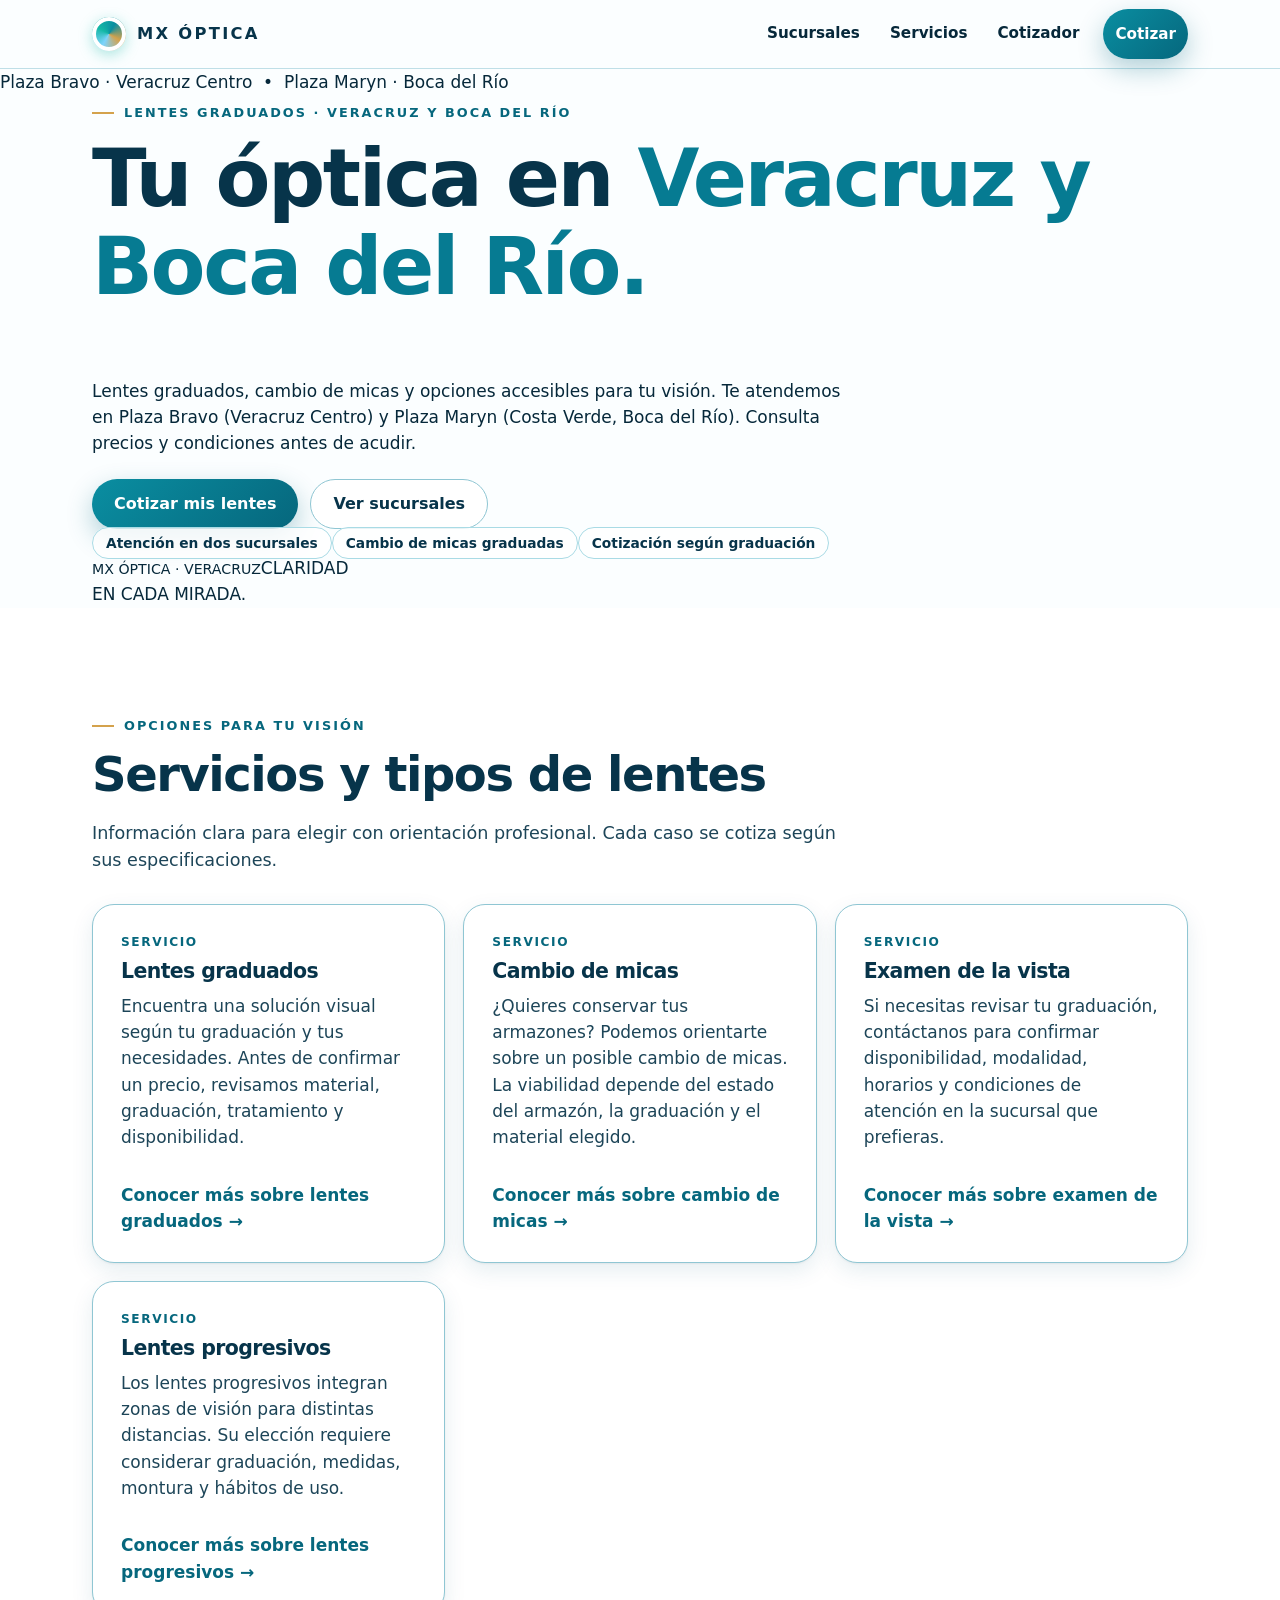
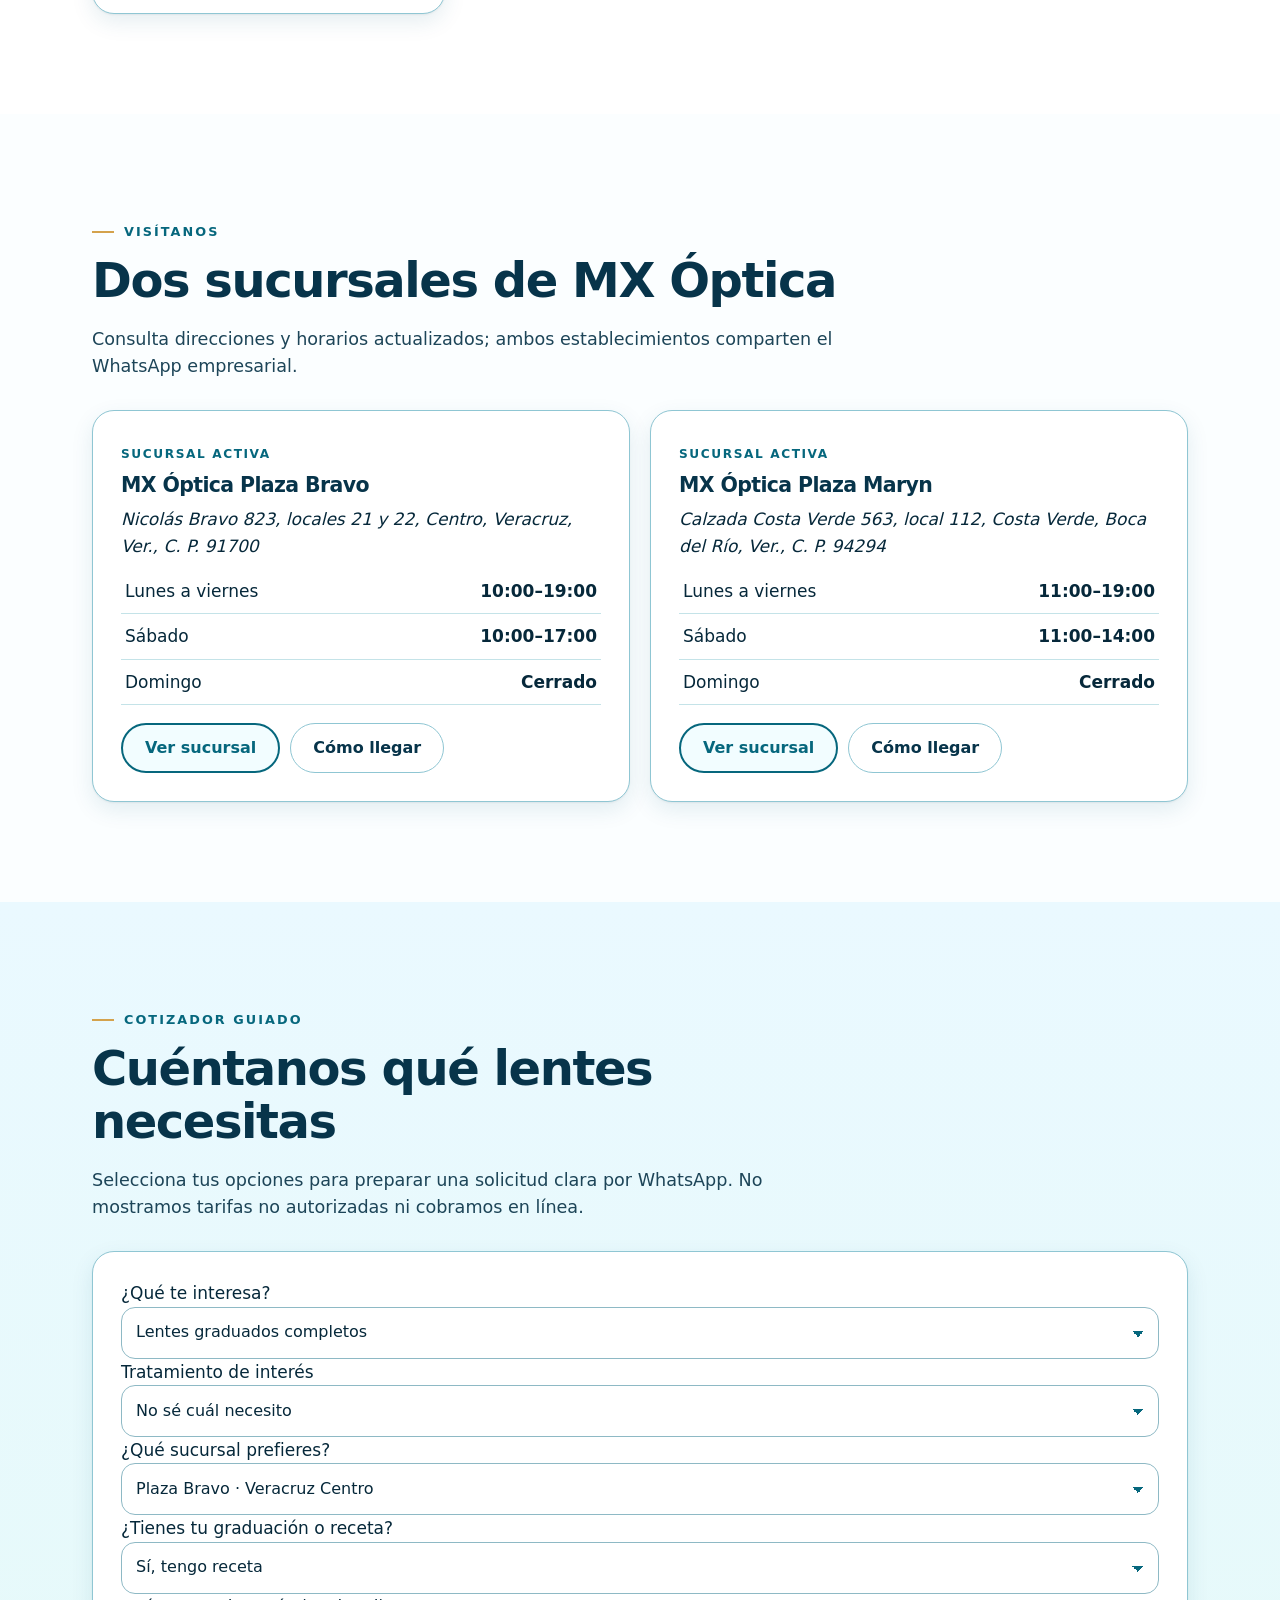
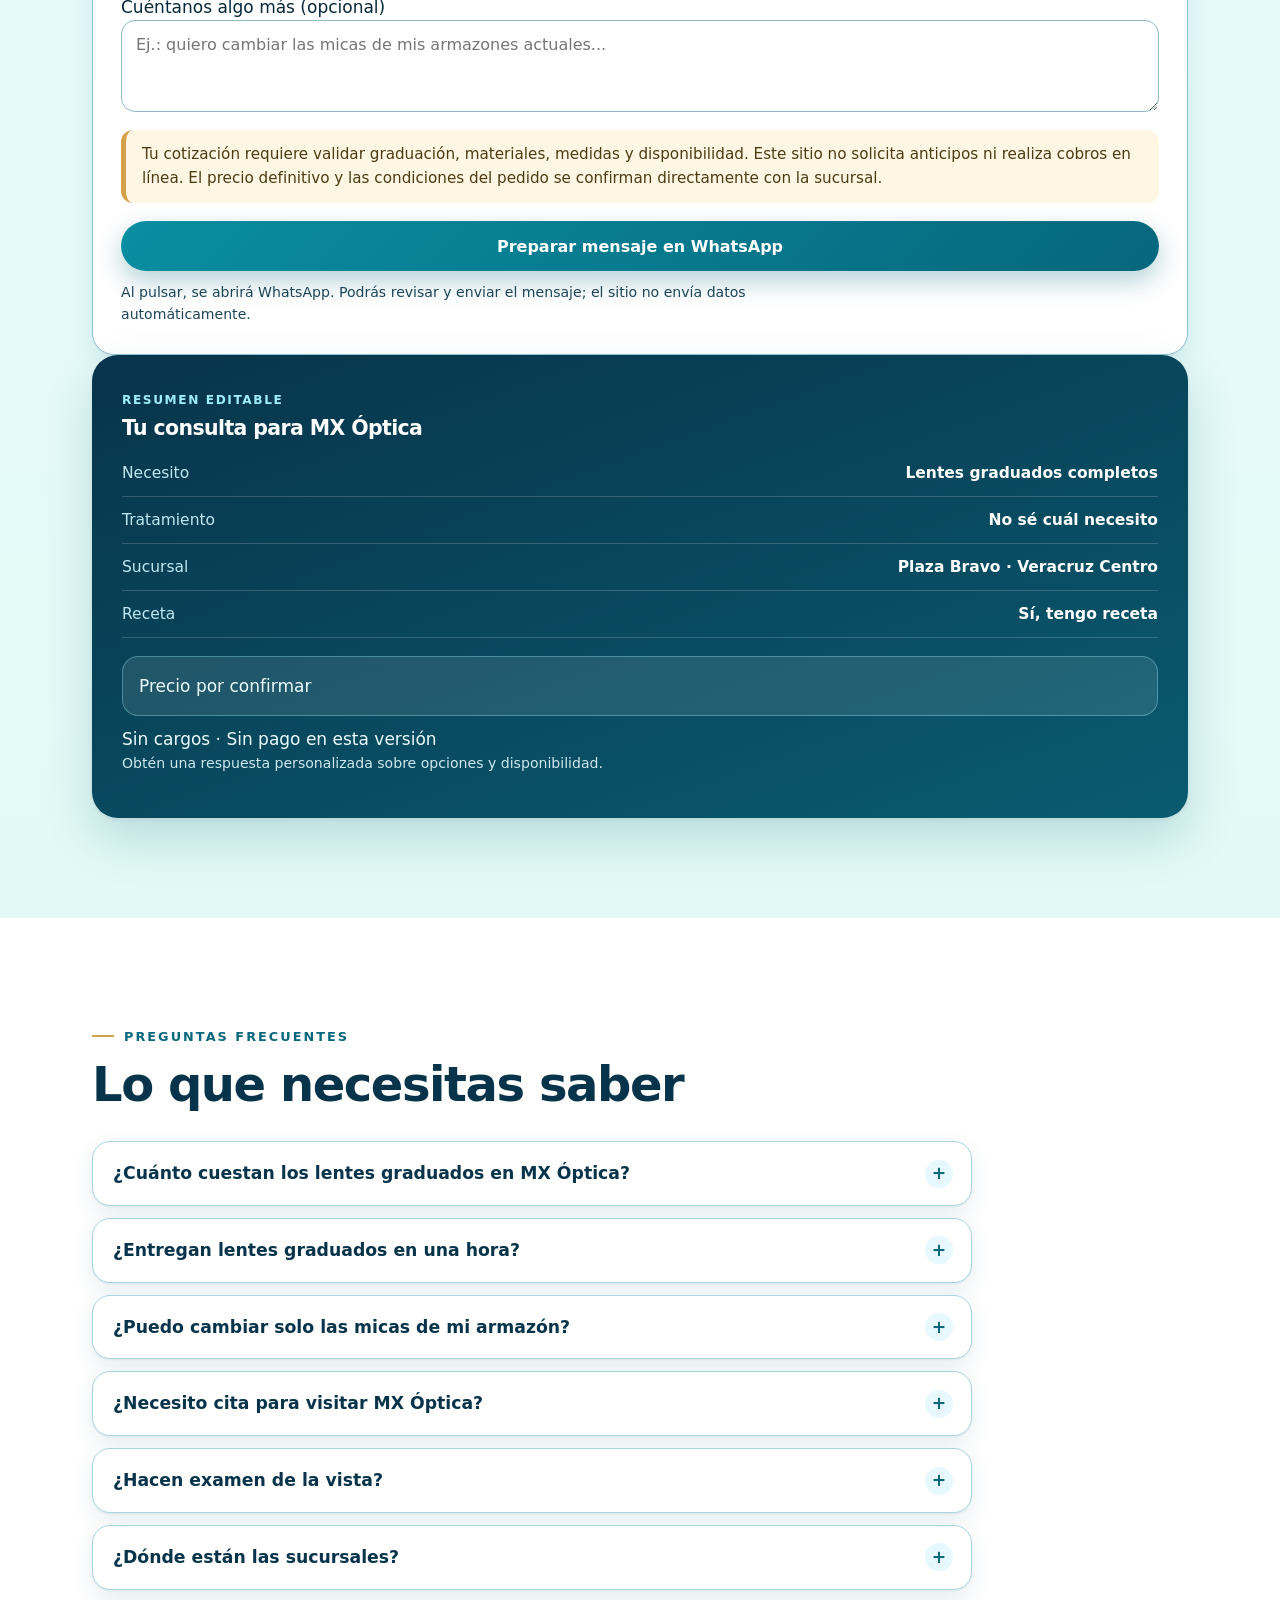
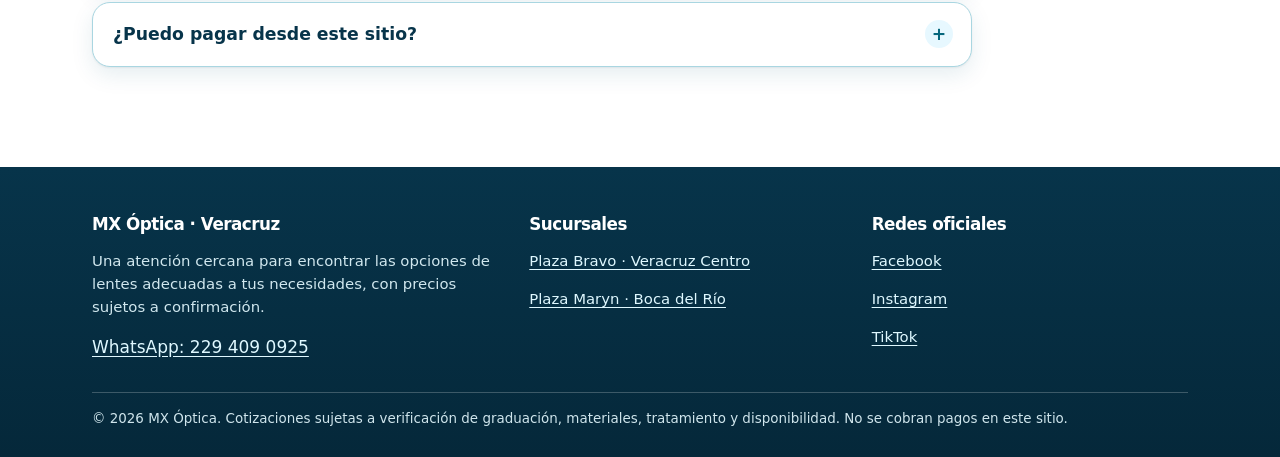
==== sitio/index.html @ e2b865eb "GEO: aclarar condiciones de pago y cita de Plaza Maryn" ====
<!doctype html><html lang="es-MX"><head>
<meta charset="utf-8"><meta name="viewport" content="width=device-width, initial-scale=1">
<title>MX Óptica | Óptica en Veracruz y Boca del Río</title><meta name="description" content="Óptica en Veracruz y Boca del Río: lentes graduados, cambio de micas, progresivos y opciones accesibles. Visita Plaza Bravo o Plaza Maryn y cotiza por WhatsApp."><meta name="theme-color" content="#e9faff">
<meta property="og:type" content="website"><meta property="og:locale" content="es_MX"><meta property="og:site_name" content="MX Óptica"><meta property="og:title" content="MX Óptica | Óptica en Veracruz y Boca del Río"><meta property="og:description" content="Óptica en Veracruz y Boca del Río: lentes graduados, cambio de micas, progresivos y opciones accesibles. Visita Plaza Bravo o Plaza Maryn y cotiza por WhatsApp.">
<link rel="canonical" href="https://mxoptica.com/">
<meta property="og:url" content="https://mxoptica.com/">
<link rel="stylesheet" href="assets/styles.css">
<script type="application/ld+json">[{"@context":"https://schema.org","@type":"Organization","name":"MX Óptica","description":"Óptica con sucursales en Veracruz Centro y Boca del Río, Veracruz.","telephone":"+52-229-409-0925","sameAs":["https://www.facebook.com/mxoptica","https://www.instagram.com/mxoptica/","https://www.tiktok.com/@mxoptica"],"url":"https://mxoptica.com/"},{"@context":"https://schema.org","@type":"Optician","name":"MX Óptica Plaza Bravo","description":"Atención óptica y consultas de lentes en Veracruz, Veracruz.","telephone":"+52-229-409-0925","address":{"@type":"PostalAddress","streetAddress":"Nicolás Bravo 823, locales 21 y 22, Centro","addressLocality":"Veracruz","addressRegion":"Veracruz","postalCode":"91700","addressCountry":"MX"},"openingHoursSpecification":[{"@type":"OpeningHoursSpecification","dayOfWeek":["Monday","Tuesday","Wednesday","Thursday","Friday"],"opens":"10:00","closes":"19:00"},{"@type":"OpeningHoursSpecification","dayOfWeek":["Saturday"],"opens":"10:00","closes":"17:00"}],"sameAs":["https://www.facebook.com/mxoptica","https://www.instagram.com/mxoptica/","https://www.tiktok.com/@mxoptica"],"currenciesAccepted":"MXN","url":"https://mxoptica.com/sucursales/plaza-bravo/"},{"@context":"https://schema.org","@type":"Optician","name":"MX Óptica Plaza Maryn","description":"Atención óptica y consultas de lentes en Boca del Río, Veracruz.","telephone":"+52-229-409-0925","address":{"@type":"PostalAddress","streetAddress":"Calzada Costa Verde 563, local 112, Costa Verde","addressLocality":"Boca del Río","addressRegion":"Veracruz","postalCode":"94294","addressCountry":"MX"},"openingHoursSpecification":[{"@type":"OpeningHoursSpecification","dayOfWeek":["Monday","Tuesday","Wednesday","Thursday","Friday"],"opens":"11:00","closes":"19:00"},{"@type":"OpeningHoursSpecification","dayOfWeek":["Saturday"],"opens":"11:00","closes":"14:00"}],"sameAs":["https://www.facebook.com/mxoptica","https://www.instagram.com/mxoptica/","https://www.tiktok.com/@mxoptica"],"currenciesAccepted":"MXN","url":"https://mxoptica.com/sucursales/plaza-maryn/"}]</script>
<meta name="google-site-verification" content="xjeejYkiOYPQfd856koeZNFDfSyt8lcPu-aUKGGAcS8">
<script async src="https://www.googletagmanager.com/gtag/js?id=G-1YKC3ZT1P1"></script>
<script>window.dataLayer=window.dataLayer||[];function gtag(){dataLayer.push(arguments);}gtag('js',new Date());gtag('config','G-1YKC3ZT1P1',{allow_google_signals:false,allow_ad_personalization_signals:false});</script>
</head><body><a class="skip" href="#contenido">Ir al contenido principal</a>
<header class="site-header"><div class="wrap header-inner">
  <a class="logo" href="index.html" aria-label="MX Óptica — inicio"><span class="logo-mark" aria-hidden="true"></span><span>MX ÓPTICA</span></a>
  <nav class="site-nav" aria-label="Menú principal">
    <a href="index.html#sucursales">Sucursales</a><a href="index.html#servicios">Servicios</a><a class="nav-hide-mobile" href="index.html#cotizador">Cotizador</a>
    <a class="btn btn-primary" href="index.html#cotizador">Cotizar</a>
  </nav>
</div></header><main id="contenido"><div class="topline">Plaza Bravo · Veracruz Centro &nbsp;•&nbsp; Plaza Maryn · Boca del Río</div><section class="hero"><div class="wrap hero-grid"><div><div class="eyebrow">Lentes graduados · Veracruz y Boca del Río</div><h1>Tu óptica en <span style="color:#067b92">Veracruz y Boca del Río.</span></h1><p class="hero-lead">Lentes graduados, cambio de micas y opciones accesibles para tu visión. Te atendemos en Plaza Bravo (Veracruz Centro) y Plaza Maryn (Costa Verde, Boca del Río). Consulta precios y condiciones antes de acudir.</p><div class="hero-actions"><a class="btn btn-primary" href="#cotizador">Cotizar mis lentes</a><a class="btn btn-white" href="#sucursales">Ver sucursales</a></div><div class="highlights"><span class="chip">Atención en dos sucursales</span><span class="chip">Cambio de micas graduadas</span><span class="chip">Cotización según graduación</span></div></div><div class="optic-art" role="img" aria-label="Composición artística de luz aqua y formas de lente"><div class="optic-motto"><small>MX ÓPTICA · VERACRUZ</small>CLARIDAD<br>EN CADA MIRADA.</div></div></div></section>
  <section id="servicios" class="section section-white"><div class="wrap"><div class="section-head"><div class="eyebrow">Opciones para tu visión</div><h2>Servicios y tipos de lentes</h2><p>Información clara para elegir con orientación profesional. Cada caso se cotiza según sus especificaciones.</p></div><div class="grid"><article class="card service-card"><span class="kicker">Servicio</span><h3>Lentes graduados</h3><p>Encuentra una solución visual según tu graduación y tus necesidades. Antes de confirmar un precio, revisamos material, graduación, tratamiento y disponibilidad.</p><div class="go"><a href="servicios/lentes-graduados/">Conocer más sobre lentes graduados →</a></div></article><article class="card service-card"><span class="kicker">Servicio</span><h3>Cambio de micas</h3><p>¿Quieres conservar tus armazones? Podemos orientarte sobre un posible cambio de micas. La viabilidad depende del estado del armazón, la graduación y el material elegido.</p><div class="go"><a href="servicios/cambio-de-micas/">Conocer más sobre cambio de micas →</a></div></article><article class="card service-card"><span class="kicker">Servicio</span><h3>Examen de la vista</h3><p>Si necesitas revisar tu graduación, contáctanos para confirmar disponibilidad, modalidad, horarios y condiciones de atención en la sucursal que prefieras.</p><div class="go"><a href="servicios/examen-de-la-vista/">Conocer más sobre examen de la vista →</a></div></article><article class="card service-card"><span class="kicker">Servicio</span><h3>Lentes progresivos</h3><p>Los lentes progresivos integran zonas de visión para distintas distancias. Su elección requiere considerar graduación, medidas, montura y hábitos de uso.</p><div class="go"><a href="servicios/lentes-progresivos/">Conocer más sobre lentes progresivos →</a></div></article></div></div></section>
  <section id="sucursales" class="section geo-branches"><div class="wrap"><div class="section-head"><div class="eyebrow">Visítanos</div><h2>Dos sucursales de MX Óptica</h2><p>Consulta direcciones y horarios actualizados; ambos establecimientos comparten el WhatsApp empresarial.</p></div><div class="grid-2"><article class="card"><span class="kicker">Sucursal activa</span><h3>MX Óptica Plaza Bravo</h3><address>Nicolás Bravo 823, locales 21 y 22, Centro, Veracruz, Ver., C. P. 91700</address><table class="hours" aria-label="Horario de Plaza Bravo"><tbody><tr><td>Lunes a viernes</td><td>10:00–19:00</td></tr><tr><td>Sábado</td><td>10:00–17:00</td></tr><tr><td>Domingo</td><td>Cerrado</td></tr></tbody></table><div class="links"><a class="btn btn-outline" href="sucursales/plaza-bravo/">Ver sucursal</a><a class="btn btn-white" target="_blank" rel="noopener noreferrer" href="https://www.google.com/maps/search/?api=1&amp;query=Nicol%C3%A1s%20Bravo%20823%2C%20locales%2021%20y%2022%2C%20Centro%2C%20Veracruz%2C%20Veracruz%2C%20M%C3%A9xico">Cómo llegar</a></div></article><article class="card"><span class="kicker">Sucursal activa</span><h3>MX Óptica Plaza Maryn</h3><address>Calzada Costa Verde 563, local 112, Costa Verde, Boca del Río, Ver., C. P. 94294</address><table class="hours" aria-label="Horario de Plaza Maryn"><tbody><tr><td>Lunes a viernes</td><td>11:00–19:00</td></tr><tr><td>Sábado</td><td>11:00–14:00</td></tr><tr><td>Domingo</td><td>Cerrado</td></tr></tbody></table><div class="links"><a class="btn btn-outline" href="sucursales/plaza-maryn/">Ver sucursal</a><a class="btn btn-white" target="_blank" rel="noopener noreferrer" href="https://www.google.com/maps/search/?api=1&amp;query=Calzada%20Costa%20Verde%20563%2C%20local%20112%2C%20Costa%20Verde%2C%20Boca%20del%20R%C3%ADo%2C%20Veracruz%2C%20M%C3%A9xico">Cómo llegar</a></div></article></div></div></section>
  <section class="section section-sky" id="cotizador" aria-labelledby="cotitulo"><div class="wrap"><div class="section-head"><span class="eyebrow">Cotizador guiado</span><h2 id="cotitulo">Cuéntanos qué lentes necesitas</h2><p>Selecciona tus opciones para preparar una solicitud clara por WhatsApp. No mostramos tarifas no autorizadas ni cobramos en línea.</p></div><div class="quote-grid"><form class="card" id="cotizador-form" aria-label="Solicitud de cotización">
    <div class="input-row"><label for="tipo-lente">¿Qué te interesa?</label><select class="field" id="tipo-lente" required><option>Lentes graduados completos</option><option>Solo cambio de micas</option><option>Armazones</option><option>Lentes progresivos</option><option>Lentes bifocales</option><option>Examen de la vista</option><option>Otra consulta</option></select></div>
    <div class="input-row"><label for="tratamiento">Tratamiento de interés</label><select class="field" id="tratamiento"><option>No sé cuál necesito</option><option>Antirreflejante</option><option>Fotocromático</option><option>Filtro de luz azul</option><option>Combinación de tratamientos</option><option>Sin tratamiento adicional</option></select></div>
    <div class="input-row"><label for="sucursal">¿Qué sucursal prefieres?</label><select class="field" id="sucursal"><option value="plaza-bravo">Plaza Bravo · Veracruz Centro</option><option value="plaza-maryn">Plaza Maryn · Boca del Río</option></select></div>
    <div class="input-row"><label for="receta">¿Tienes tu graduación o receta?</label><select class="field" id="receta"><option>Sí, tengo receta</option><option>No, necesito orientación</option><option>Necesito actualizarla</option></select></div>
    <div class="input-row"><label for="detalle">Cuéntanos algo más (opcional)</label><textarea class="field" id="detalle" maxlength="500" placeholder="Ej.: quiero cambiar las micas de mis armazones actuales..."></textarea></div>
    <div class="note">Tu cotización requiere validar graduación, materiales, medidas y disponibilidad. Este sitio no solicita anticipos ni realiza cobros en línea. El precio definitivo y las condiciones del pedido se confirman directamente con la sucursal.</div>
    <button class="btn btn-primary" type="submit" style="width:100%;margin-top:18px">Preparar mensaje en WhatsApp</button>
    <p class="footnote" style="margin:11px 0 0">Al pulsar, se abrirá WhatsApp. Podrás revisar y enviar el mensaje; el sitio no envía datos automáticamente.</p>
  </form><aside class="card quote-summary" aria-label="Resumen de solicitud"><span class="kicker">Resumen editable</span><h3>Tu consulta para MX Óptica</h3><div class="summary-line"><span>Necesito</span><strong id="res-tipo">Lentes graduados completos</strong></div><div class="summary-line"><span>Tratamiento</span><strong id="res-tratamiento">No sé cuál necesito</strong></div><div class="summary-line"><span>Sucursal</span><strong id="res-sucursal">Plaza Bravo · Veracruz Centro</strong></div><div class="summary-line"><span>Receta</span><strong id="res-receta">Sí, tengo receta</strong></div><div class="quote-state">Precio por confirmar</div><div class="empty-price">Sin cargos · Sin pago en esta versión</div><p class="footnote">Obtén una respuesta personalizada sobre opciones y disponibilidad.</p><a href="https://wa.me/522294090925" hidden id="wa-send" target="_blank" rel="noopener noreferrer" class="btn btn-outline">Abrir el mensaje preparado</a></aside></div></div></section>
  <section class="section section-white" id="preguntas"><div class="wrap"><div class="section-head"><div class="eyebrow">Preguntas frecuentes</div><h2>Lo que necesitas saber</h2></div><div class="faq"><details><summary>¿Cuánto cuestan los lentes graduados en MX Óptica?</summary><p>El precio depende de la graduación, el material, el armazón y los tratamientos. Nuestro cotizador prepara tu solicitud, pero el precio definitivo se confirma con la sucursal; no mostramos tarifas provisionales como definitivas.</p></details><details><summary>¿Entregan lentes graduados en una hora?</summary><p>En Plaza Bravo algunos lentes monofocales de graduación sencilla pueden estar listos aproximadamente en una hora. El tiempo depende de la graduación, el material y la disponibilidad; confirma antes de acudir. Para Plaza Maryn, consulta el tiempo estimado de tu pedido.</p></details><details><summary>¿Puedo cambiar solo las micas de mi armazón?</summary><p>Puedes solicitar una revisión de compatibilidad. Depende del estado del armazón y de las especificaciones de las micas.</p></details><details><summary>¿Necesito cita para visitar MX Óptica?</summary><p>Plaza Bravo atiende habitualmente sin cita obligatoria. En Plaza Maryn la atención es preferentemente con cita y los sábados se requiere agendar. Confirma por WhatsApp cualquier cambio de horario antes de acudir.</p></details><details><summary>¿Hacen examen de la vista?</summary><p>Consulta la disponibilidad y condiciones del examen de la vista por WhatsApp indicando tu sucursal preferida.</p></details><details><summary>¿Dónde están las sucursales?</summary><p>Plaza Bravo se encuentra en Nicolás Bravo 823, locales 21 y 22, Veracruz Centro. Plaza Maryn está en Calzada Costa Verde 563, local 112, Boca del Río. Revisa los horarios en las páginas de cada sucursal.</p></details><details><summary>¿Puedo pagar desde este sitio?</summary><p>No por ahora. La integración de pagos está pendiente; los importes se autorizarán primero y deberán aceptarse las condiciones aplicables antes de pagar.</p></details></div></div></section></main><footer class="site-footer"><div class="wrap">
  <div class="footer-grid"><div><h3>MX Óptica · Veracruz</h3><p>Una atención cercana para encontrar las opciones de lentes adecuadas a tus necesidades, con precios sujetos a confirmación.</p><a href="https://wa.me/522294090925" rel="noopener noreferrer" target="_blank">WhatsApp: 229 409 0925</a></div>
  <div><h3>Sucursales</h3><p><a href="sucursales/plaza-bravo/">Plaza Bravo · Veracruz Centro</a></p><p><a href="sucursales/plaza-maryn/">Plaza Maryn · Boca del Río</a></p></div>
  <div><h3>Redes oficiales</h3><p><a href="https://www.facebook.com/mxoptica" rel="noopener noreferrer" target="_blank">Facebook</a></p><p><a href="https://www.instagram.com/mxoptica/" rel="noopener noreferrer" target="_blank">Instagram</a></p><p><a href="https://www.tiktok.com/@mxoptica" rel="noopener noreferrer" target="_blank">TikTok</a></p></div></div>
  <div class="footer-bottom">© 2026 MX Óptica. Cotizaciones sujetas a verificación de graduación, materiales, tratamiento y disponibilidad. No se cobran pagos en este sitio.</div>
</div></footer><script src="assets/quote.js" defer></script><script src="assets/analytics.js" defer></script></body></html>
---- sitio/assets/styles.css ----
/* MX Óptica — V5 Cinematográfica · «Ver mejor, vivir mejor».
   Referencia visual: prototipo V4.5 (Drive). Paleta celeste, aqua, turquesa, blanco luminoso y dorado discreto.
   Sin fuentes externas ni librerías: rendimiento móvil primero. */
:root{
  color-scheme:light;
  --ink:#06283a;          /* texto principal, contraste AAA sobre blanco */
  --ink-2:#1d4558;        /* texto secundario, AA+ */
  --navy:#07344a;
  --aqua:#0a8ea1;
  --aqua-deep:#06677d;
  --turq:#14b8a6;
  --sky:#7dd3fc;
  --sky-soft:#e7f8ff;
  --mint:#dcfbf5;
  --white:#fbfeff;
  --gold:#d4a24c;
  --gold-soft:#f6e6c2;
  --line:#8fc6d3;
  --card:#ffffff;
  --card-blue:#e2f4fb;
  --shadow-1:0 1px 2px rgba(6,40,58,.06),0 8px 22px rgba(6,90,115,.10);
  --shadow-2:0 2px 4px rgba(6,40,58,.06),0 22px 48px rgba(6,90,115,.18);
  --radius:22px;
  --ease:cubic-bezier(.22,.8,.24,1);
  --header-h:68px;
}
*,*::before,*::after{box-sizing:border-box}
[hidden]{display:none!important}
html{scroll-behavior:smooth;scroll-padding-top:calc(var(--header-h) + 12px);-webkit-text-size-adjust:100%}
body{margin:0;background:var(--white);color:var(--ink);font-family:ui-sans-serif,system-ui,-apple-system,BlinkMacSystemFont,"Segoe UI",Roboto,Arial,sans-serif;font-size:17px;line-height:1.55;overflow-x:hidden}
a{color:var(--aqua-deep);text-underline-offset:3px}
a:hover{text-decoration-thickness:2px}
button,input,select,textarea{font:inherit;color:inherit}
button{cursor:pointer}
:focus-visible{outline:3px solid #c48a21;outline-offset:3px;border-radius:6px}
img,video{max-width:100%;display:block}
h1,h2,h3,p{margin-top:0}
h1,h2,h3{line-height:1.1;letter-spacing:-.03em;color:var(--navy)}
h1{font-size:clamp(2.5rem,6.4vw,5rem);font-weight:850}
h2{font-size:clamp(1.9rem,4.2vw,3rem);font-weight:820;margin-bottom:.4em}
h3{font-size:1.28rem;font-weight:800}
p{max-width:70ch}
.wrap{max-width:1160px;margin-inline:auto;padding-inline:clamp(16px,3.4vw,32px)}
.skip{position:absolute;top:-100px;left:12px;background:#fff;color:var(--ink);padding:12px 16px;z-index:999;border-radius:10px;font-weight:800}
.skip:focus{top:12px}
.sr-only{position:absolute!important;width:1px;height:1px;clip:rect(0,0,0,0);white-space:nowrap;overflow:hidden}

/* ---------- Encabezado + menú móvil ---------- */
.site-header{position:sticky;top:0;z-index:50;background:rgba(251,254,255,.88);backdrop-filter:saturate(1.4) blur(14px);-webkit-backdrop-filter:saturate(1.4) blur(14px);border-bottom:1px solid rgba(143,198,211,.55);transition:box-shadow .3s var(--ease),background .3s}
.site-header.is-scrolled{box-shadow:0 6px 24px rgba(6,60,80,.10);background:rgba(251,254,255,.96)}
.header-inner{min-height:var(--header-h);display:flex;align-items:center;justify-content:space-between;gap:18px}
.logo{display:flex;align-items:center;gap:11px;text-decoration:none;color:var(--navy);font-weight:900;letter-spacing:.14em;white-space:nowrap;font-size:1.02rem}
.logo b{color:var(--aqua-deep);font-weight:900}
.logo-mark{display:inline-block;width:34px;height:34px;border-radius:50%;background:conic-gradient(from 210deg,#7dd3fc,#14b8a6,#0a8ea1,#d4a24c,#7dd3fc);box-shadow:inset 0 0 0 4px #fff,0 4px 14px rgba(20,184,166,.35)}
.site-nav{display:flex;align-items:center;gap:6px}
.site-nav a{text-decoration:none;font-size:.95rem;color:var(--ink);font-weight:750;padding:10px 12px;border-radius:999px;transition:background .2s,color .2s}
.site-nav a:hover{background:var(--sky-soft);color:var(--aqua-deep)}
.site-nav .btn{margin-left:6px}
.site-nav a.btn-primary,.site-nav a.btn-primary:hover{color:#fff;background:linear-gradient(135deg,#0a8ea1,#06677d)}
.menu-toggle{display:none;align-items:center;justify-content:center;width:46px;height:46px;border-radius:14px;border:1.5px solid var(--line);background:#fff;color:var(--navy)}
.menu-toggle .bars,.menu-toggle .bars::before,.menu-toggle .bars::after{display:block;width:20px;height:2.4px;border-radius:2px;background:currentColor;position:relative;transition:transform .3s var(--ease),opacity .2s}
.menu-toggle .bars::before,.menu-toggle .bars::after{content:"";position:absolute;left:0}
.menu-toggle .bars::before{top:-6.5px}.menu-toggle .bars::after{top:6.5px}
.menu-toggle[aria-expanded="true"] .bars{background:transparent}
.menu-toggle[aria-expanded="true"] .bars::before{transform:translateY(6.5px) rotate(45deg)}
.menu-toggle[aria-expanded="true"] .bars::after{transform:translateY(-6.5px) rotate(-45deg)}

/* ---------- Botones ---------- */
.btn{border:0;border-radius:999px;display:inline-flex;align-items:center;justify-content:center;gap:10px;text-decoration:none;padding:13px 22px;min-height:50px;font-size:1rem;font-weight:800;line-height:1.2;text-align:center;transition:transform .25s var(--ease),box-shadow .25s var(--ease),background .2s}
.btn:hover{transform:translateY(-2px)}
.btn:active{transform:translateY(0) scale(.98)}
.btn-primary{color:#fff;background:linear-gradient(135deg,#0a8ea1,#06677d);box-shadow:0 10px 26px rgba(6,103,125,.30)}
.btn-primary:hover{color:#fff;box-shadow:0 14px 32px rgba(6,103,125,.38)}
.btn-white{background:#fff;border:1.5px solid var(--line);color:var(--navy)}
.btn-white:hover{color:var(--navy);box-shadow:var(--shadow-1)}
.btn-outline{border:2px solid var(--aqua-deep);color:var(--aqua-deep);background:#f2fdff}
.btn-wa{background:#0f7a4f;color:#fff;box-shadow:0 10px 26px rgba(15,122,79,.28)}
.btn-wa:hover{color:#fff;background:#0b6741}
.btn .arrow{transition:transform .25s var(--ease)}
.btn:hover .arrow{transform:translateX(4px)}

/* ---------- Hero cinematográfico ---------- */
.cinema{position:relative;isolation:isolate;overflow:hidden;background:radial-gradient(circle at 82% 12%,#bdf3ff 0,transparent 42%),radial-gradient(circle at 8% 90%,#d6fbf2 0,transparent 40%),linear-gradient(120deg,#fbfeff 0%,#e5f8ff 52%,#fff7e8 100%)}
.cinema-grid{display:grid;grid-template-columns:1.05fr .95fr;gap:clamp(28px,5vw,64px);align-items:center;padding-block:clamp(36px,6vw,80px)}
.cinema-kicker{font-size:.8rem;font-weight:900;letter-spacing:.28em;text-transform:uppercase;color:var(--aqua-deep);display:flex;align-items:center;gap:12px}
.cinema-kicker::before{content:"";width:34px;height:2px;background:var(--gold)}
.cinema h1{font-family:Georgia,"Times New Roman",serif;font-weight:400;font-size:clamp(3rem,7.2vw,6.1rem);letter-spacing:-.045em;line-height:.98;margin:18px 0 20px;color:var(--navy)}
.cinema h1 em{font-style:italic;color:var(--aqua);display:block}
.cinema-lead{font-size:clamp(1.1rem,1.9vw,1.3rem);color:var(--ink-2);max-width:46ch;line-height:1.55}
.cinema-actions{display:flex;flex-wrap:wrap;gap:12px;margin:26px 0 22px}
.chips{display:flex;flex-wrap:wrap;gap:8px;padding:0;margin:0;list-style:none}
.chip{border:1.5px solid #a9dbe5;background:rgba(255,255,255,.8);color:var(--navy);font-weight:750;font-size:.86rem;border-radius:999px;padding:7px 13px}
.chip-gold{border-color:#e2c27f;background:#fff8e8}
.cinema-stage{position:relative;justify-self:center;width:min(100%,460px)}
.cinema-frame{position:relative;aspect-ratio:9/14;border-radius:260px 260px 32px 32px;overflow:hidden;border:8px solid #fff;background:#bce9f0;box-shadow:0 40px 80px rgba(13,105,135,.28),0 0 0 1px rgba(143,198,211,.5)}
.cinema-poster,.cinema-video{position:absolute;inset:0;width:100%;height:100%;object-fit:cover;object-position:50% 30%}
.cinema-video{opacity:0;transition:opacity .9s var(--ease)}
.cinema-video.is-playing{opacity:1}
.cinema-frame::after{content:"";position:absolute;inset:0;pointer-events:none;background:linear-gradient(180deg,rgba(255,255,255,.12),transparent 30%,transparent 70%,rgba(6,40,58,.30))}
.cinema-ring{position:absolute;inset:-26px -30px auto auto;width:150px;height:150px;border-radius:50%;border:2px solid rgba(212,162,76,.7);pointer-events:none;animation:float 9s ease-in-out infinite}
.cinema-ring.r2{inset:auto auto 40px -38px;width:96px;height:96px;border-color:rgba(20,184,166,.6);animation-duration:11s;animation-direction:reverse}
.cinema-badge{position:absolute;left:-18px;bottom:46px;z-index:2;background:rgba(255,255,255,.95);border:1px solid #cbe9f0;border-radius:18px;padding:12px 16px;box-shadow:var(--shadow-2);font-size:.86rem;font-weight:800;color:var(--navy);max-width:210px;line-height:1.3}
.cinema-badge span{display:block;font-size:.72rem;letter-spacing:.14em;text-transform:uppercase;color:var(--aqua-deep);margin-bottom:3px}
.video-toggle{position:absolute;right:14px;bottom:14px;z-index:3;border:1px solid rgba(255,255,255,.7);background:rgba(6,50,64,.72);color:#fff;border-radius:999px;padding:8px 14px;font-size:.8rem;font-weight:750;min-height:38px}
.video-toggle[hidden]{display:none}
@keyframes float{0%,100%{transform:translateY(0)}50%{transform:translateY(-12px)}}
@keyframes rise{from{opacity:0;transform:translateY(22px)}to{opacity:1;transform:none}}
@keyframes glow{0%,100%{box-shadow:0 10px 26px rgba(6,103,125,.30)}50%{box-shadow:0 10px 34px rgba(20,184,166,.55)}}
.cinema-copy>*{animation:rise .9s var(--ease) both}
.cinema-copy>:nth-child(2){animation-delay:.08s}.cinema-copy>:nth-child(3){animation-delay:.16s}.cinema-copy>:nth-child(4){animation-delay:.24s}.cinema-copy>:nth-child(5){animation-delay:.32s}
.cinema-stage{animation:rise 1.1s .1s var(--ease) both}
.cinema-actions .btn-primary{animation:glow 4.5s 2s ease-in-out infinite}

/* ---------- Franja de confianza ---------- */
.trustbar{background:var(--navy);color:#e9fbff}
.trustbar ul{list-style:none;margin:0;padding:14px 0;display:flex;flex-wrap:wrap;justify-content:center;gap:10px 28px;font-weight:750;font-size:.92rem}
.trustbar li{display:flex;align-items:center;gap:9px}
.trustbar li::before{content:"";width:7px;height:7px;border-radius:50%;background:var(--gold)}

/* ---------- Secciones ---------- */
.section{padding:clamp(52px,8vw,100px) 0;position:relative}
.section-white{background:#fff}
.section-sky{background:linear-gradient(180deg,#eaf9ff 0%,#e2faf5 100%)}
.section-aqua{background:linear-gradient(160deg,#dff6fb 0%,#ecfbf7 60%,#fff8ea 100%)}
.section-wave::before{content:"";position:absolute;left:0;right:0;top:-1px;height:42px;background:inherit;clip-path:ellipse(70% 100% at 50% 0);opacity:.0}
.section-head{max-width:760px;margin-bottom:30px}
.section-head p{font-size:1.1rem;color:var(--ink-2)}
.eyebrow{display:inline-flex;align-items:center;gap:10px;text-transform:uppercase;font-weight:900;color:var(--aqua-deep);letter-spacing:.16em;font-size:.8rem;margin-bottom:12px}
.eyebrow::before{content:"";width:22px;height:2px;background:var(--gold)}
.grid{display:grid;grid-template-columns:repeat(3,minmax(0,1fr));gap:18px}
.grid-2{display:grid;grid-template-columns:repeat(2,minmax(0,1fr));gap:20px}
.grid-4{display:grid;grid-template-columns:repeat(4,minmax(0,1fr));gap:16px}

/* ---------- Tarjetas (diferenciadas del fondo) ---------- */
.card{background:var(--card);border:1.5px solid var(--line);border-radius:var(--radius);padding:clamp(18px,2.3vw,28px);box-shadow:var(--shadow-1);transition:transform .35s var(--ease),box-shadow .35s var(--ease),border-color .3s}
.card p{color:var(--ink-2)}
.card h3{margin:8px 0 10px}
.card-hover:hover{transform:translateY(-4px);box-shadow:var(--shadow-2);border-color:#5fb0c2}
.kicker{color:var(--aqua-deep);font-size:.76rem;letter-spacing:.13em;text-transform:uppercase;font-weight:900}
.pkg-card{background:linear-gradient(155deg,#d6f1fa 0%,#ecf8fd 100%);border-color:#7fbccb;display:flex;flex-direction:column}
.pkg-card:nth-child(2n){background:linear-gradient(155deg,#dcecfa 0%,#eef7fd 100%)}
.pkg-card h3{font-size:1.4rem;color:#052b40}
.pkg-card .use{font-weight:600;color:var(--ink-2);margin-bottom:10px}
.pkg-icon{width:46px;height:46px;border-radius:14px;display:grid;place-items:center;background:#fff;border:1.5px solid #b5dbe5;color:var(--aqua-deep);margin-bottom:6px}
.price-tag{margin:auto 0 0;padding-top:14px;border-top:1px dashed #94c6d2}
.price-tag .price{display:block;font-size:1.25rem;font-weight:850;color:var(--aqua-deep)}
.price-tag .price-status{display:inline-block;margin-top:4px;font-size:.78rem;font-weight:800;color:#6a4b12;background:var(--gold-soft);border-radius:8px;padding:3px 8px}
.price-tag .price-status.is-ok{color:#0b5a3a;background:#d8f5e6}
.card-cta{margin-top:14px;align-self:flex-start;background:none;border:0;padding:6px 0;font-weight:850;color:var(--aqua-deep);display:inline-flex;gap:8px;align-items:center;text-decoration:underline;text-underline-offset:4px}
.trt-card{background:linear-gradient(150deg,#fbffff 0%,#e5f4f9 100%);border-color:#93c9d4;display:flex;flex-direction:column;padding:16px 16px 14px}
.trt-card h3{font-size:1.06rem;margin:6px 0 6px;color:#052b40}
.trt-card p{font-size:.95rem;line-height:1.35;margin-bottom:8px}
.trt-card .tariff{margin-top:auto;font-size:.86rem;font-weight:850;color:var(--aqua-deep)}
.trt-card.combo{border-color:#d6b46d;background:linear-gradient(150deg,#fffdf6 0%,#f4f1e4 100%)}
.trt-card.combo .kicker{color:#8a6416}
.trt-card button{all:unset}
.service-card{display:flex;flex-direction:column}
.service-card .go{margin-top:auto;padding-top:14px}
.service-card .go a{font-weight:850;text-decoration:none}
.service-card .go a:hover{text-decoration:underline}

/* ---------- Sucursales ---------- */
.branch-card{position:relative;overflow:hidden}
.branch-card::after{content:"";position:absolute;right:-60px;top:-60px;width:180px;height:180px;border-radius:50%;background:radial-gradient(circle,rgba(125,211,252,.35),transparent 70%);pointer-events:none}
.branch-card address{font-style:normal;font-weight:700;margin:10px 0;color:var(--ink)}
.hours{width:100%;border-collapse:collapse;margin:10px 0 18px}
.hours td{border-bottom:1px solid #c4e3e8;padding:9px 4px;vertical-align:top}
.hours td:last-child{text-align:right;font-weight:800}
.links{display:flex;gap:10px;flex-wrap:wrap}

/* ---------- Cotizador ---------- */
.quote-shell{display:grid;grid-template-columns:1.1fr .9fr;gap:20px;align-items:start}
.quote-form{background:#fff;border:1.5px solid var(--line);border-radius:26px;padding:clamp(18px,2.6vw,30px);box-shadow:var(--shadow-2)}
.steps{display:grid;grid-template-columns:repeat(2,minmax(0,1fr));gap:14px 16px}
.step{min-width:0}
.step.full{grid-column:1/-1}
.step label,.step legend{display:flex;align-items:center;gap:9px;font-weight:850;color:var(--ink);margin-bottom:7px;font-size:1rem;padding:0}
.step-n{flex:0 0 26px;height:26px;border-radius:50%;display:grid;place-items:center;background:var(--navy);color:#fff;font-size:.8rem;font-weight:900}
.field{width:100%;display:block;min-height:52px;background:#fff;border:1.5px solid #8eb9c5;border-radius:14px;padding:12px 40px 12px 14px;color:var(--ink);font-size:1rem;appearance:none;-webkit-appearance:none;transition:border-color .2s,box-shadow .2s}
select.field{background-image:linear-gradient(45deg,transparent 50%,var(--aqua-deep) 50%),linear-gradient(135deg,var(--aqua-deep) 50%,transparent 50%);background-position:calc(100% - 20px) 52%,calc(100% - 14px) 52%;background-size:6px 6px;background-repeat:no-repeat}
.field:focus-visible{outline:none;border-color:var(--aqua-deep);box-shadow:0 0 0 4px rgba(10,142,161,.2)}
textarea.field{min-height:92px;resize:vertical;padding-right:14px}
.hint{font-size:.85rem;color:var(--ink-2);margin:6px 0 0}
.note{border-left:5px solid var(--gold);padding:13px 16px;border-radius:12px;background:#fff7e3;color:#4e3a13;font-size:.95rem;margin:18px 0 0}
.quote-submit{width:100%;margin-top:18px;min-height:56px;font-size:1.08rem}
.footnote{font-size:.88rem;color:var(--ink-2)}
.quote-summary{position:sticky;top:calc(var(--header-h) + 16px);background:linear-gradient(160deg,#07344a 0%,#0a5b70 100%);color:#eafcff;border:0;border-radius:26px;padding:clamp(20px,2.6vw,30px);box-shadow:var(--shadow-2)}
.quote-summary h3{color:#fff;margin-top:6px}
.quote-summary .kicker{color:#9eeefa}
.summary-line{display:flex;justify-content:space-between;gap:16px;border-bottom:1px solid rgba(255,255,255,.18);padding:11px 0;font-size:.97rem}
.summary-line span{color:#bfe8f2}
.summary-line strong{text-align:right;color:#fff}
.quote-state{margin:18px 0 10px;padding:16px;border-radius:16px;background:rgba(255,255,255,.1);border:1px solid rgba(158,238,250,.35)}
.quote-state .label{font-size:.78rem;letter-spacing:.14em;text-transform:uppercase;color:#9eeefa;font-weight:900}
.quote-state .amount{display:block;font-size:clamp(1.6rem,3.5vw,2.1rem);font-weight:850;color:#fff;letter-spacing:-.02em;margin:4px 0 2px}
.quote-state .status{display:inline-block;font-size:.8rem;font-weight:850;border-radius:8px;padding:3px 9px;background:var(--gold-soft);color:#5d420e}
.quote-state .status.is-ok{background:#c9f3dd;color:#0b5a3a}
.quote-state .explain{font-size:.88rem;color:#d3eef5;margin:8px 0 0}
.quote-summary .footnote{color:#cfe9f0}
.quote-summary .btn{width:100%;margin-top:12px}
.quote-summary .btn-outline{background:#fff;color:var(--aqua-deep);border-color:#fff}

/* ---------- FAQ ---------- */
.faq{max-width:880px;display:grid;gap:12px}
.faq details{border:1.5px solid #a9d6e1;border-radius:18px;background:#fff;padding:0;box-shadow:var(--shadow-1);transition:border-color .2s}
.faq details[open]{border-color:var(--aqua)}
.faq summary{font-size:1.08rem;color:var(--navy);font-weight:850;cursor:pointer;padding:18px 52px 18px 20px;position:relative;list-style:none}
.faq summary::-webkit-details-marker{display:none}
.faq summary::after{content:"+";position:absolute;right:18px;top:50%;transform:translateY(-50%);width:28px;height:28px;border-radius:50%;display:grid;place-items:center;background:var(--sky-soft);color:var(--aqua-deep);font-weight:900;transition:transform .3s var(--ease)}
.faq details[open] summary::after{transform:translateY(-50%) rotate(45deg)}
.faq details p{margin:0;padding:0 20px 18px;color:var(--ink-2)}

/* ---------- Banda CTA ---------- */
.section-cta{padding:clamp(24px,4vw,40px);background:linear-gradient(130deg,#07344a,#0a7487 70%,#14b8a6);color:#fff;border-radius:28px;display:flex;justify-content:space-between;align-items:center;gap:20px;flex-wrap:wrap;box-shadow:var(--shadow-2)}
.section-cta h2{color:#fff;margin:0 0 6px;font-size:clamp(1.5rem,3vw,2.2rem)}
.section-cta p{margin:0;color:#e2f8fc}

/* ---------- Páginas internas ---------- */
.breadcrumb{font-size:.9rem;color:var(--ink-2);padding-top:6px;margin-bottom:14px}
.breadcrumb a{font-weight:750}
.page-hero{position:relative;overflow:hidden;background:radial-gradient(circle at 90% 0,#c4f1ff 0,transparent 45%),linear-gradient(120deg,#effbff,#fff 55%,#e3f9f3);padding:28px 0 46px}
.page-hero h1{font-size:clamp(2.3rem,6vw,4.2rem);max-width:920px;font-family:Georgia,"Times New Roman",serif;font-weight:400;letter-spacing:-.04em}
.page-hero .intro{font-size:1.2rem;max-width:66ch;color:var(--ink-2)}
.hero-actions{display:flex;gap:12px;flex-wrap:wrap;margin:22px 0 0}
.page-content{padding:40px 0 76px}
.page-content .main-card{max-width:860px}
.bullet{padding-left:22px}
.bullet li{margin:9px 0}
.cta-band{margin-top:26px;padding:24px;border-radius:20px;background:linear-gradient(140deg,#dff6fb,#fff8ea);border:1.5px solid #a2d8e2}
.callout{padding:clamp(20px,3vw,32px);border-radius:24px;border:1.5px solid #a9d6e1;background:linear-gradient(140deg,#effcff,#fffaf0);box-shadow:var(--shadow-1)}
.accent-rule{height:4px;max-width:86px;background:linear-gradient(90deg,var(--turq),var(--gold));border-radius:3px;margin:18px 0}

/* ---------- Pie ---------- */
.site-footer{background:linear-gradient(180deg,#07344a,#05283a);color:#fff;padding:48px 0 calc(28px + env(safe-area-inset-bottom))}
.footer-grid{display:grid;grid-template-columns:1.3fr 1fr 1fr;gap:26px}
.site-footer a{color:#dff8ff}
.site-footer h3{color:#fff;font-size:1.05rem}
.site-footer p{color:#d0e7ee;font-size:.93rem}
.footer-bottom{border-top:1px solid rgba(255,255,255,.22);margin-top:28px;padding-top:16px;font-size:.84rem;color:#cfe5ec}

/* ---------- WhatsApp flotante ---------- */
.wa-float{position:fixed;right:max(16px,env(safe-area-inset-right));bottom:max(16px,env(safe-area-inset-bottom));z-index:60;display:inline-flex;align-items:center;gap:10px;background:#0f7a4f;color:#fff;text-decoration:none;font-weight:850;border-radius:999px;padding:12px 18px 12px 14px;min-height:54px;box-shadow:0 12px 30px rgba(8,80,50,.35);transition:transform .3s var(--ease),box-shadow .3s}
.wa-float:hover{color:#fff;transform:translateY(-3px);box-shadow:0 16px 36px rgba(8,80,50,.42)}
.wa-float svg{width:26px;height:26px;flex:0 0 26px}

/* ---------- Revelado al desplazarse (solo con JS) ---------- */
.js .reveal{opacity:0;transform:translateY(26px);transition:opacity .8s var(--ease),transform .8s var(--ease)}
.js .reveal.is-visible{opacity:1;transform:none}
.js .reveal-stagger>*{opacity:0;transform:translateY(18px);transition:opacity .7s var(--ease),transform .7s var(--ease)}
.js .reveal-stagger.is-visible>*{opacity:1;transform:none}
.js .reveal-stagger.is-visible>:nth-child(2){transition-delay:.06s}.js .reveal-stagger.is-visible>:nth-child(3){transition-delay:.12s}.js .reveal-stagger.is-visible>:nth-child(4){transition-delay:.18s}.js .reveal-stagger.is-visible>:nth-child(5){transition-delay:.24s}.js .reveal-stagger.is-visible>:nth-child(6){transition-delay:.3s}.js .reveal-stagger.is-visible>:nth-child(7){transition-delay:.36s}.js .reveal-stagger.is-visible>:nth-child(8){transition-delay:.42s}
.flash{animation:flash 1.2s var(--ease)}
@keyframes flash{0%{box-shadow:0 0 0 0 rgba(20,184,166,.6)}100%{box-shadow:0 0 0 18px rgba(20,184,166,0)}}

/* ---------- Responsive ---------- */
@media (max-width:980px){
  .grid-4{grid-template-columns:repeat(2,minmax(0,1fr))}
  .quote-shell{grid-template-columns:1fr}
  .quote-summary{position:static}
}
@media (max-width:860px){
  :root{--header-h:62px}
  .menu-toggle{display:inline-flex}
  .site-nav{position:fixed;left:12px;right:12px;top:calc(var(--header-h) + 8px);flex-direction:column;align-items:stretch;gap:4px;background:#fff;border:1.5px solid var(--line);border-radius:20px;padding:12px;box-shadow:var(--shadow-2);opacity:0;visibility:hidden;transform:translateY(-10px) scale(.98);transform-origin:top right;transition:opacity .25s var(--ease),transform .3s var(--ease),visibility 0s .3s}
  .site-nav.is-open{opacity:1;visibility:visible;transform:none;transition:opacity .25s var(--ease),transform .3s var(--ease)}
  .site-nav a{font-size:1.08rem;padding:14px 16px}
  .site-nav .btn{margin:6px 0 0}
  .no-js .site-nav{position:static;opacity:1;visibility:visible;transform:none;flex-direction:row;flex-wrap:wrap;border:0;box-shadow:none;padding:0}
  .no-js .menu-toggle{display:none}
  .grid,.footer-grid{grid-template-columns:1fr}
  .grid-2{grid-template-columns:1fr}
  /* Portada móvil: video a sangre completa, copia legible sobre degradado oscuro */
  .cinema{background:#0b3a4a}
  .cinema-grid{display:block;padding:0;max-width:none}
  .cinema-stage{position:absolute;inset:0;width:100%;z-index:-1;animation:none}
  .cinema-frame{aspect-ratio:auto;height:100%;border:0;border-radius:0;box-shadow:none}
  .cinema-frame::after{background:linear-gradient(180deg,rgba(255,255,255,.04) 0%,transparent 34%,rgba(4,36,48,.55) 50%,rgba(3,30,40,.88) 64%,rgba(3,28,38,.96) 100%)}
  .cinema-poster,.cinema-video{object-position:52% 22%}
  .cinema-ring,.cinema-badge{display:none}
  .cinema-grid,.cinema-copy,.cinema-stage{pointer-events:none}
  .cinema-copy>*,.video-toggle{pointer-events:auto}
  .cinema-copy{min-height:calc(100svh - var(--header-h));display:flex;flex-direction:column;justify-content:flex-end;padding:28px 20px 26px}
  .cinema-actions .btn{min-height:52px}
  .cinema-kicker{color:#d9f8ff;font-size:.68rem;letter-spacing:.16em;text-shadow:0 1px 8px rgba(0,25,35,.8)}
  .cinema-kicker::before{width:22px}
  .cinema-kicker::before{background:var(--gold)}
  .cinema h1{color:#fff;font-size:clamp(2.6rem,12vw,4rem);margin:10px 0 12px;text-shadow:0 2px 18px rgba(0,30,40,.45)}
  .cinema h1 em{color:#9eeefa}
  .cinema-lead{color:#f2fcff;font-size:1.04rem;text-shadow:0 1px 10px rgba(0,30,40,.6)}
  .cinema-actions{margin:18px 0 0}
  .cinema-actions .btn{flex:1 1 100%}
  .cinema-actions .btn-white{flex:0 1 auto;padding-inline:26px}
  .cinema-actions .btn-white{background:rgba(255,255,255,.95)}
  .cinema .chips{display:none}
  .video-toggle{position:absolute;top:12px;right:12px;bottom:auto}
  .wa-float .wa-label{display:none}
  .wa-float{padding:14px;width:58px;height:58px;justify-content:center}
}
@media (max-width:600px){
  body{font-size:17px}
  .logo{font-size:.95rem;letter-spacing:.12em}
  .grid-4{gap:10px}
  .pkg-card{padding:15px 13px}
  .pkg-card h3{font-size:1.15rem}
  .pkg-card .use{font-size:.95rem;line-height:1.35}
  .pkg-icon{width:38px;height:38px;border-radius:11px}
  .price-tag .price{font-size:1.05rem}
  .trt-card{padding:13px 12px 12px;border-radius:16px}
  .trt-card h3{font-size:.98rem}
  .trt-card p{font-size:.88rem}
  .trt-card .tariff{font-size:.8rem}
  .steps{grid-template-columns:1fr;gap:14px}
  .section-head p{font-size:1.02rem}
  .trustbar ul{justify-content:flex-start;gap:6px 18px;font-size:.86rem}
  .hero-actions .btn{flex:1 1 100%}
  .card-cta{font-size:.92rem}
  .services-grid{grid-template-columns:1fr}
}
@media (max-width:370px){
  .grid-4{grid-template-columns:1fr 1fr;gap:8px}
  .pkg-card h3{font-size:1.06rem}
  .trt-card h3{font-size:.93rem}
}
@media (prefers-reduced-motion:reduce){
  html{scroll-behavior:auto}
  *,*::before,*::after{animation:none!important;transition:none!important}
  .js .reveal,.js .reveal-stagger>*{opacity:1!important;transform:none!important}
  .cinema-video{display:none!important}
}

/* ===================== V5.1 · Información comercial ===================== */
.btn-gold{background:linear-gradient(135deg,#e2b65c,#c48a21);color:#2a1a00;box-shadow:0 10px 26px rgba(196,138,33,.32)}
.btn-gold:hover{color:#2a1a00}
/* Buen Fin */
.promo-bf{padding:clamp(22px,4vw,36px) 0 0;background:#fff}
.promo-bf-card{display:flex;gap:20px;align-items:center;justify-content:space-between;flex-wrap:wrap;padding:clamp(20px,3vw,32px);border-radius:26px;background:linear-gradient(125deg,#07344a 0%,#0a5f73 55%,#0f8a8f 100%);color:#fff;box-shadow:var(--shadow-2);position:relative;overflow:hidden}
.promo-bf-card::after{content:"";position:absolute;right:-40px;top:-60px;width:220px;height:220px;border-radius:50%;border:2px solid rgba(226,182,92,.55);pointer-events:none}
.promo-bf-state{display:inline-block;margin:0 0 8px;font-size:.82rem;font-weight:850;letter-spacing:.06em;color:#2a1a00;background:#f3d391;border-radius:999px;padding:5px 12px}
.promo-bf[data-state="vigente"] .promo-bf-state{background:#bff3d6;color:#063d27}
.promo-bf h2{color:#fff;margin:0 0 6px;font-size:clamp(1.45rem,3.4vw,2.3rem)}
.promo-bf h2 span{color:#f3d391}
.promo-bf-cond{margin:0;color:#d9f3f8;font-size:.95rem}
.promo-bf-actions{display:flex;gap:10px;flex-wrap:wrap;position:relative;z-index:1}
/* Paquetes */
.group-title{font-size:1.25rem;margin:26px 0 12px;display:flex;flex-wrap:wrap;align-items:baseline;gap:4px 12px}
.group-title small{font-size:.92rem;font-weight:600;color:var(--ink-2);letter-spacing:0}
.pkg-card{position:relative}
.pkg-card.is-promo{border-color:#d4a24c;background:linear-gradient(155deg,#fff6e2 0%,#fffdf6 100%);box-shadow:0 10px 28px rgba(196,138,33,.18)}
.badge-promo{position:absolute;top:-11px;left:14px;background:linear-gradient(135deg,#e2b65c,#c48a21);color:#2a1a00;font-size:.72rem;font-weight:900;letter-spacing:.1em;text-transform:uppercase;border-radius:999px;padding:4px 10px}
.incl{list-style:none;padding:0;margin:6px 0 10px;display:grid;gap:4px;font-size:.93rem;font-weight:650;color:var(--ink-2)}
.incl li{display:flex;gap:7px;align-items:flex-start}
.incl li::before{content:"✓";color:#0b7a55;font-weight:900}
.incl li.no::before{content:"✕";color:#9a3b1b}
.pkg-card .price-tag .price{font-size:1.45rem;color:var(--navy)}
.trt-card .tariff{color:var(--aqua-deep)}
/* Por qué */
.why-card{display:flex;flex-direction:column;gap:4px}
.why-icon{width:52px;height:52px;border-radius:16px;display:grid;place-items:center;background:linear-gradient(145deg,#e2f7fd,#d6f6ef);color:var(--aqua-deep);border:1.5px solid #a9dbe5}
/* Cotizador compacto */
.quote-form .step{margin:0 0 16px;border:0;padding:0;min-width:0}
.quote-form legend{display:flex;align-items:center;gap:9px;font-weight:850;color:var(--ink);margin-bottom:8px;font-size:1rem}
.opts{display:grid;grid-template-columns:repeat(3,minmax(0,1fr));gap:8px}
.quote-form .opt{position:relative;display:flex;flex-direction:column;gap:2px;border:1.5px solid #8eb9c5;border-radius:14px;padding:10px 10px 9px 36px;background:#fff;cursor:pointer;min-height:58px;transition:border-color .2s,background .2s,box-shadow .2s}
.quote-form .opt input{position:absolute;left:11px;top:12px;width:18px;height:18px;margin:0;accent-color:#06677d}
.opt-name{font-weight:800;font-size:.95rem;line-height:1.2;color:var(--ink)}
.opt-tag{font-size:.82rem;font-weight:750;color:var(--aqua-deep)}
.quote-form .opt:has(input:checked){border-color:var(--aqua-deep);background:#e8f8fc;box-shadow:inset 0 0 0 1px var(--aqua-deep)}
.quote-form .opt:has(input:disabled){cursor:not-allowed;background:#f3f7f8;border-style:dashed}
.quote-form .opt:has(input:disabled:checked){background:#e5f6ee;border-color:#3f9b7a;border-style:solid}
.quote-form .opt:has(input:disabled:checked) .opt-tag{color:#0b5a3a}
.quote-form .opt:has(input:disabled:not(:checked)) .opt-name,.quote-form .opt:has(input:disabled:not(:checked)) .opt-tag{color:#5b6f77}
.quote-form .opt:has(input:focus-visible){outline:3px solid #c48a21;outline-offset:2px}
.steps-2{display:grid;grid-template-columns:1fr 1fr;gap:14px}
.more summary{cursor:pointer;font-weight:800;color:var(--aqua-deep);padding:6px 0}
.more textarea{margin-top:8px}
.live-price{display:flex;justify-content:space-between;align-items:baseline;gap:10px;padding:12px 16px;border-radius:14px;background:linear-gradient(120deg,#e3f7fc,#fff8e8);border:1.5px solid #a9d6e1;margin-top:4px}
.live-price span{font-weight:800;color:var(--ink-2);font-size:.92rem}
.live-price strong{font-size:1.35rem;color:var(--navy)}
.desglose{list-style:none;margin:10px 0 0;padding:10px 0 0;border-top:1px solid rgba(255,255,255,.2);display:grid;gap:4px;font-size:.9rem;color:#e6f8fc}
.desglose li{display:flex;justify-content:space-between;gap:10px}
.desglose[hidden]{display:none}
/* Listas de precios en subpáginas */
.price-list{list-style:none;padding:0;margin:8px 0 6px;border:1.5px solid #a9d6e1;border-radius:16px;overflow:hidden}
.price-list li{display:flex;justify-content:space-between;gap:14px;padding:11px 16px;border-bottom:1px solid #d3ebf0;background:#fff}
.price-list li:nth-child(2n){background:#f3fbfd}
.price-list li:last-child{border-bottom:0}
.price-list strong{white-space:nowrap;color:var(--navy)}
/* Mapa bajo demanda */
.map-embed{border-radius:18px;overflow:hidden;border:1.5px solid #a9d6e1;background:linear-gradient(135deg,#e7f8fd,#f2fbf8);min-height:200px;display:grid;place-items:center;text-align:center;padding:18px;margin:10px 0}
.map-embed:has(iframe){padding:0;display:block}
.map-embed iframe{width:100%;height:340px;border:0;display:block}
@media (max-width:600px){
  .opts{grid-template-columns:1fr}
  .quote-form .opt{flex-direction:row;justify-content:space-between;align-items:center;min-height:50px;padding:12px 14px 12px 40px}
  .quote-form .opt input{top:50%;transform:translateY(-50%);left:13px}
  .steps-2{grid-template-columns:1fr;gap:0}
  .pkg-grid{grid-template-columns:1fr 1fr}
  .pkg-card .price-tag .price{font-size:1.15rem}
  .incl{font-size:.85rem}
  .trt-grid{grid-template-columns:1fr 1fr}
  .promo-bf-actions .btn{flex:1 1 100%}
}
/* V5.1b · Condiciones Buen Fin y recargos por graduación */
ul.promo-bf-cond{list-style:none;padding:0;margin:8px 0 0;display:grid;grid-template-columns:repeat(2,minmax(0,1fr));gap:4px 18px;color:#e2f7fb;font-size:.92rem;max-width:760px}
ul.promo-bf-cond li{display:flex;gap:8px;align-items:flex-start}
ul.promo-bf-cond li::before{content:"•";color:#f3d391;font-weight:900}
.grad-card{margin-top:18px;max-width:640px}
.grad-table{width:100%;border-collapse:collapse;margin-top:8px;font-size:.98rem}
.grad-table th{text-align:left;font-size:.8rem;letter-spacing:.08em;text-transform:uppercase;color:var(--aqua-deep);padding:8px 10px;border-bottom:2px solid #a9d6e1}
.grad-table td{padding:9px 10px;border-bottom:1px solid #d3ebf0}
.grad-table td:last-child,.grad-table th:last-child{text-align:right;font-weight:800;color:var(--navy)}
@media (max-width:600px){ul.promo-bf-cond{grid-template-columns:1fr;font-size:.9rem}}
#grad-hint{margin:-6px 0 16px}
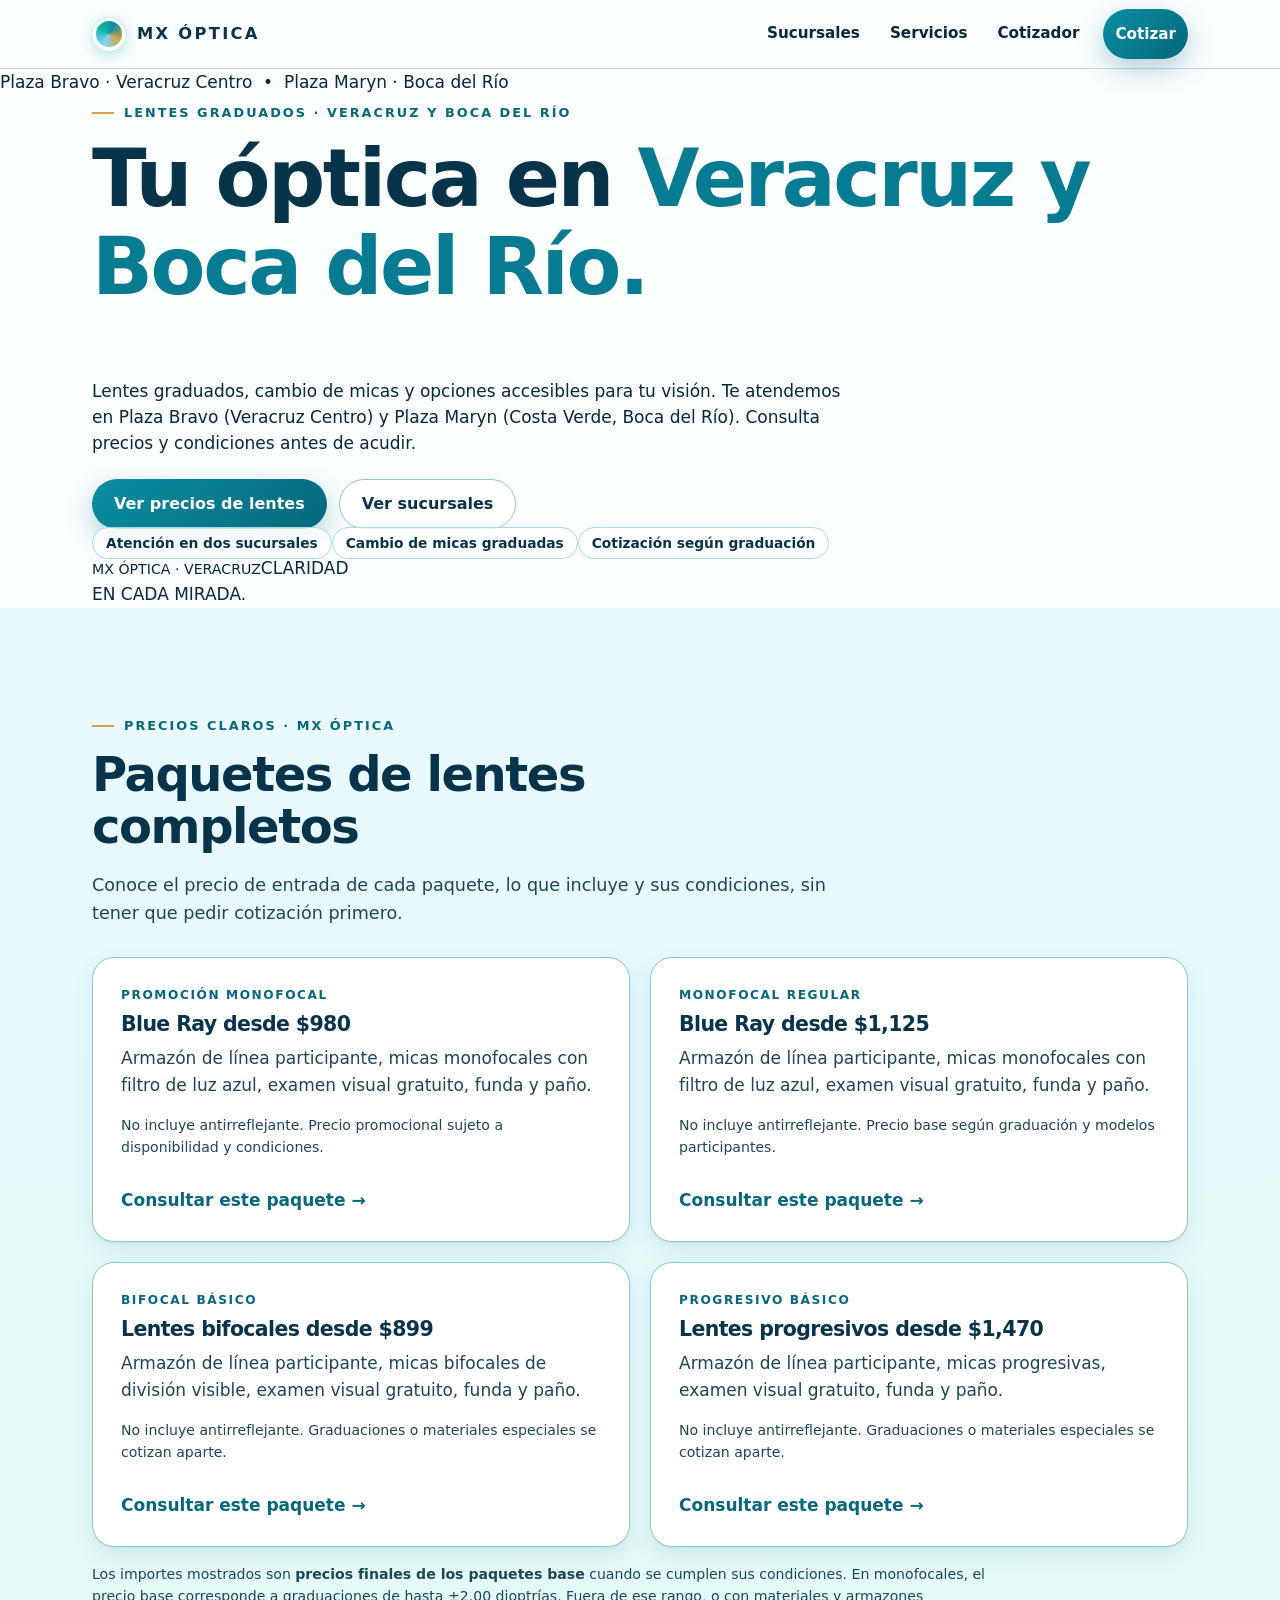
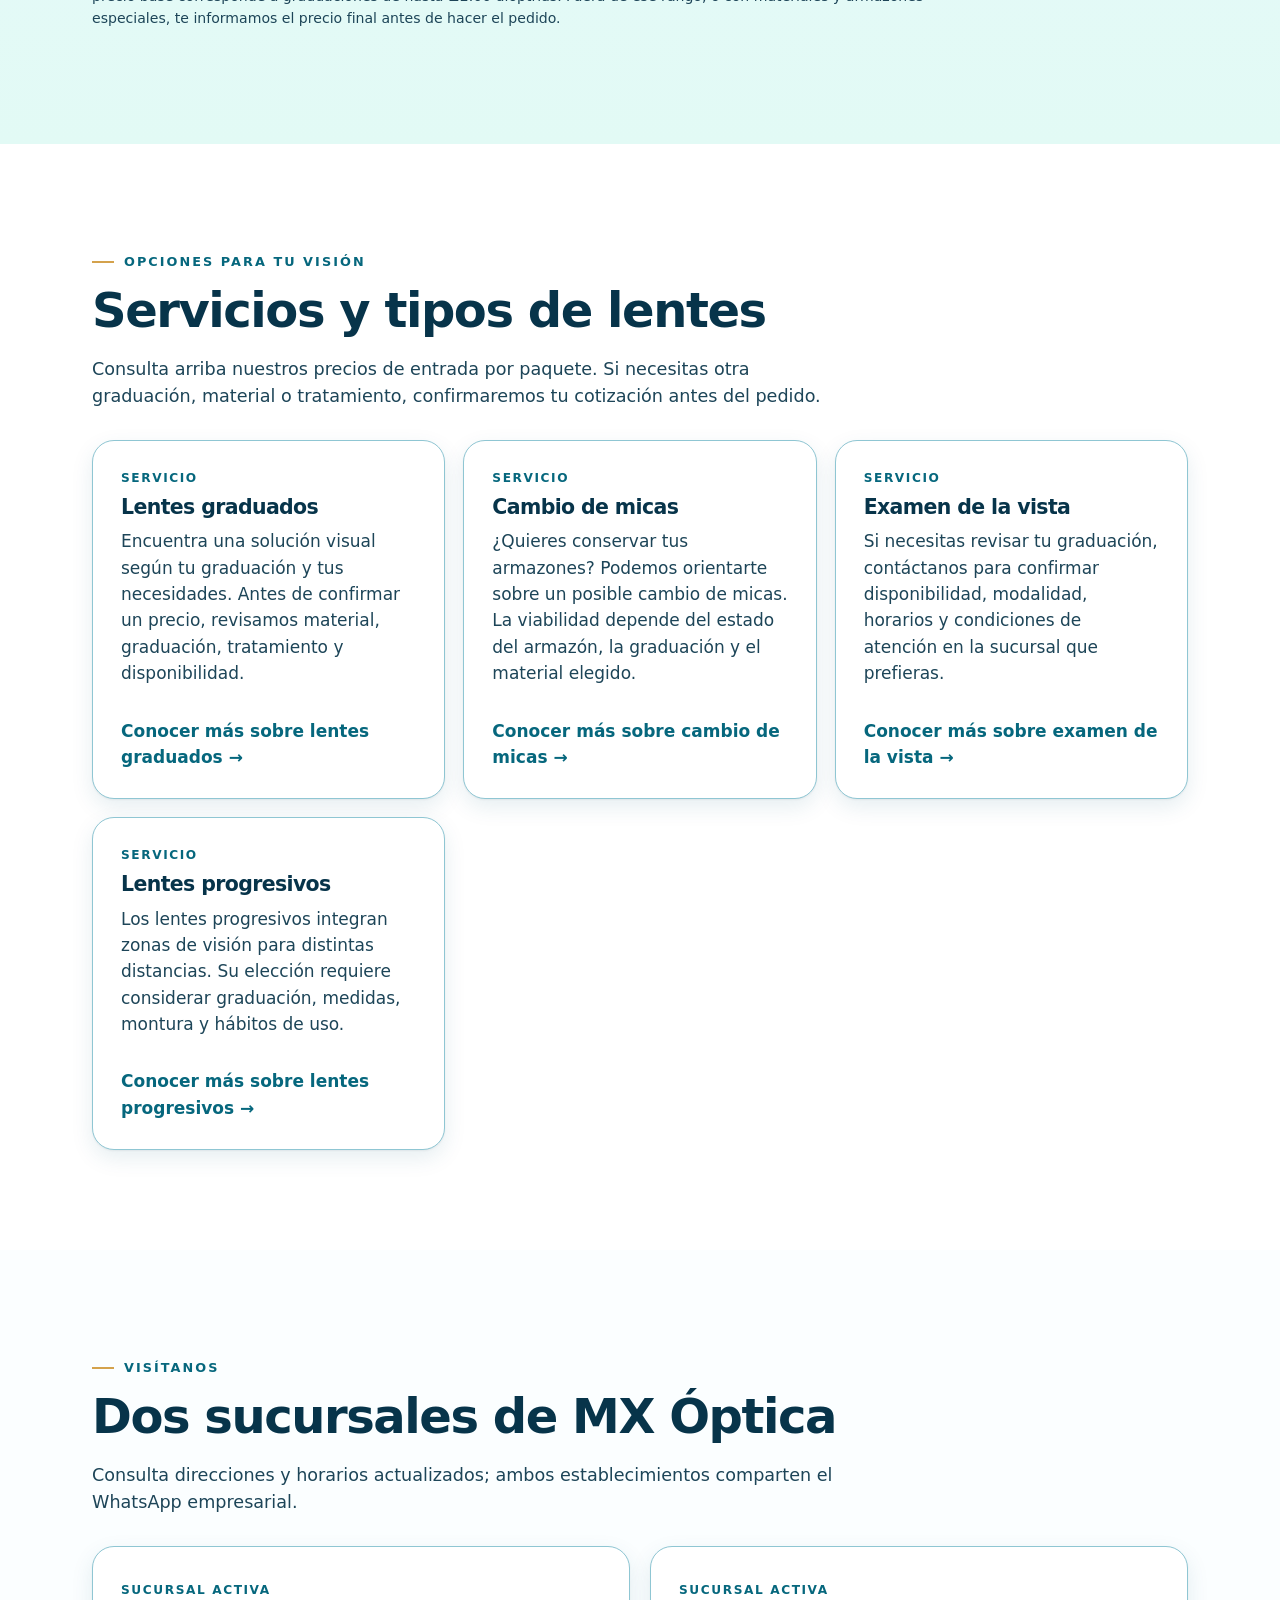
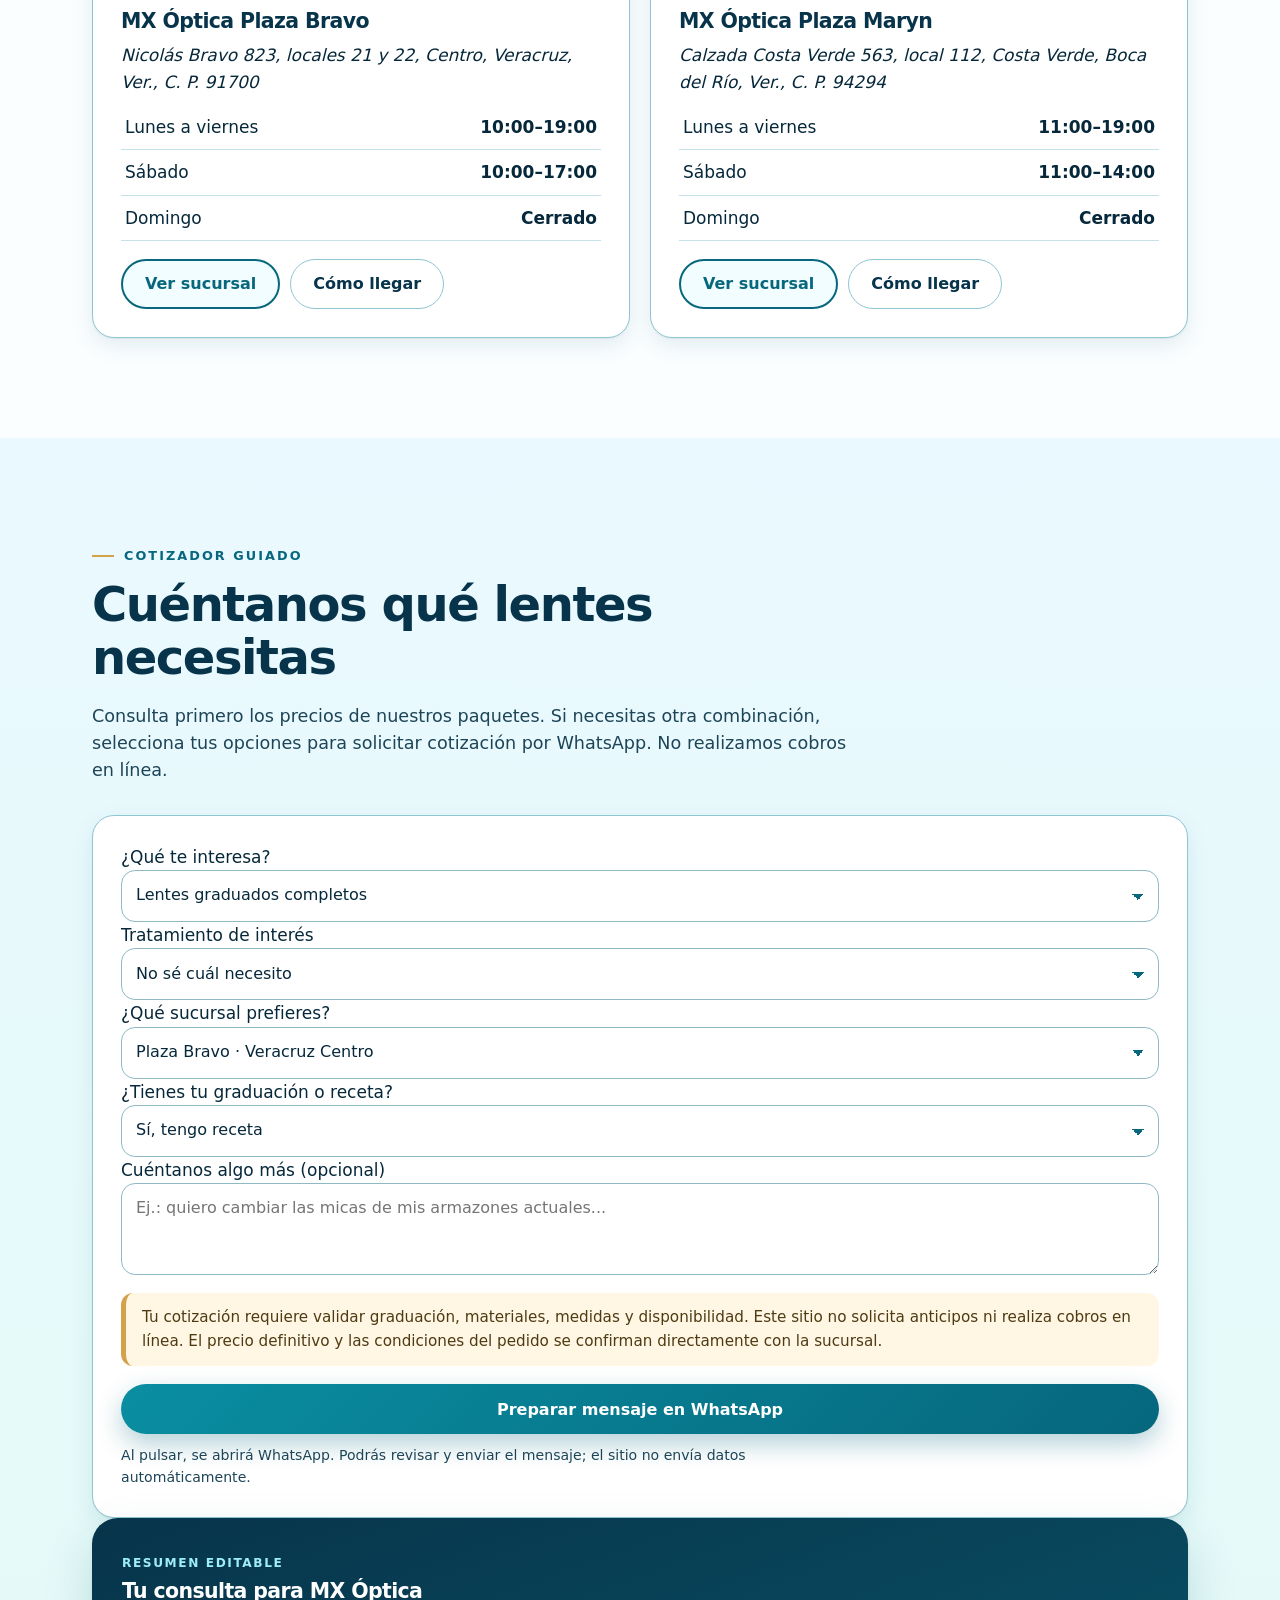
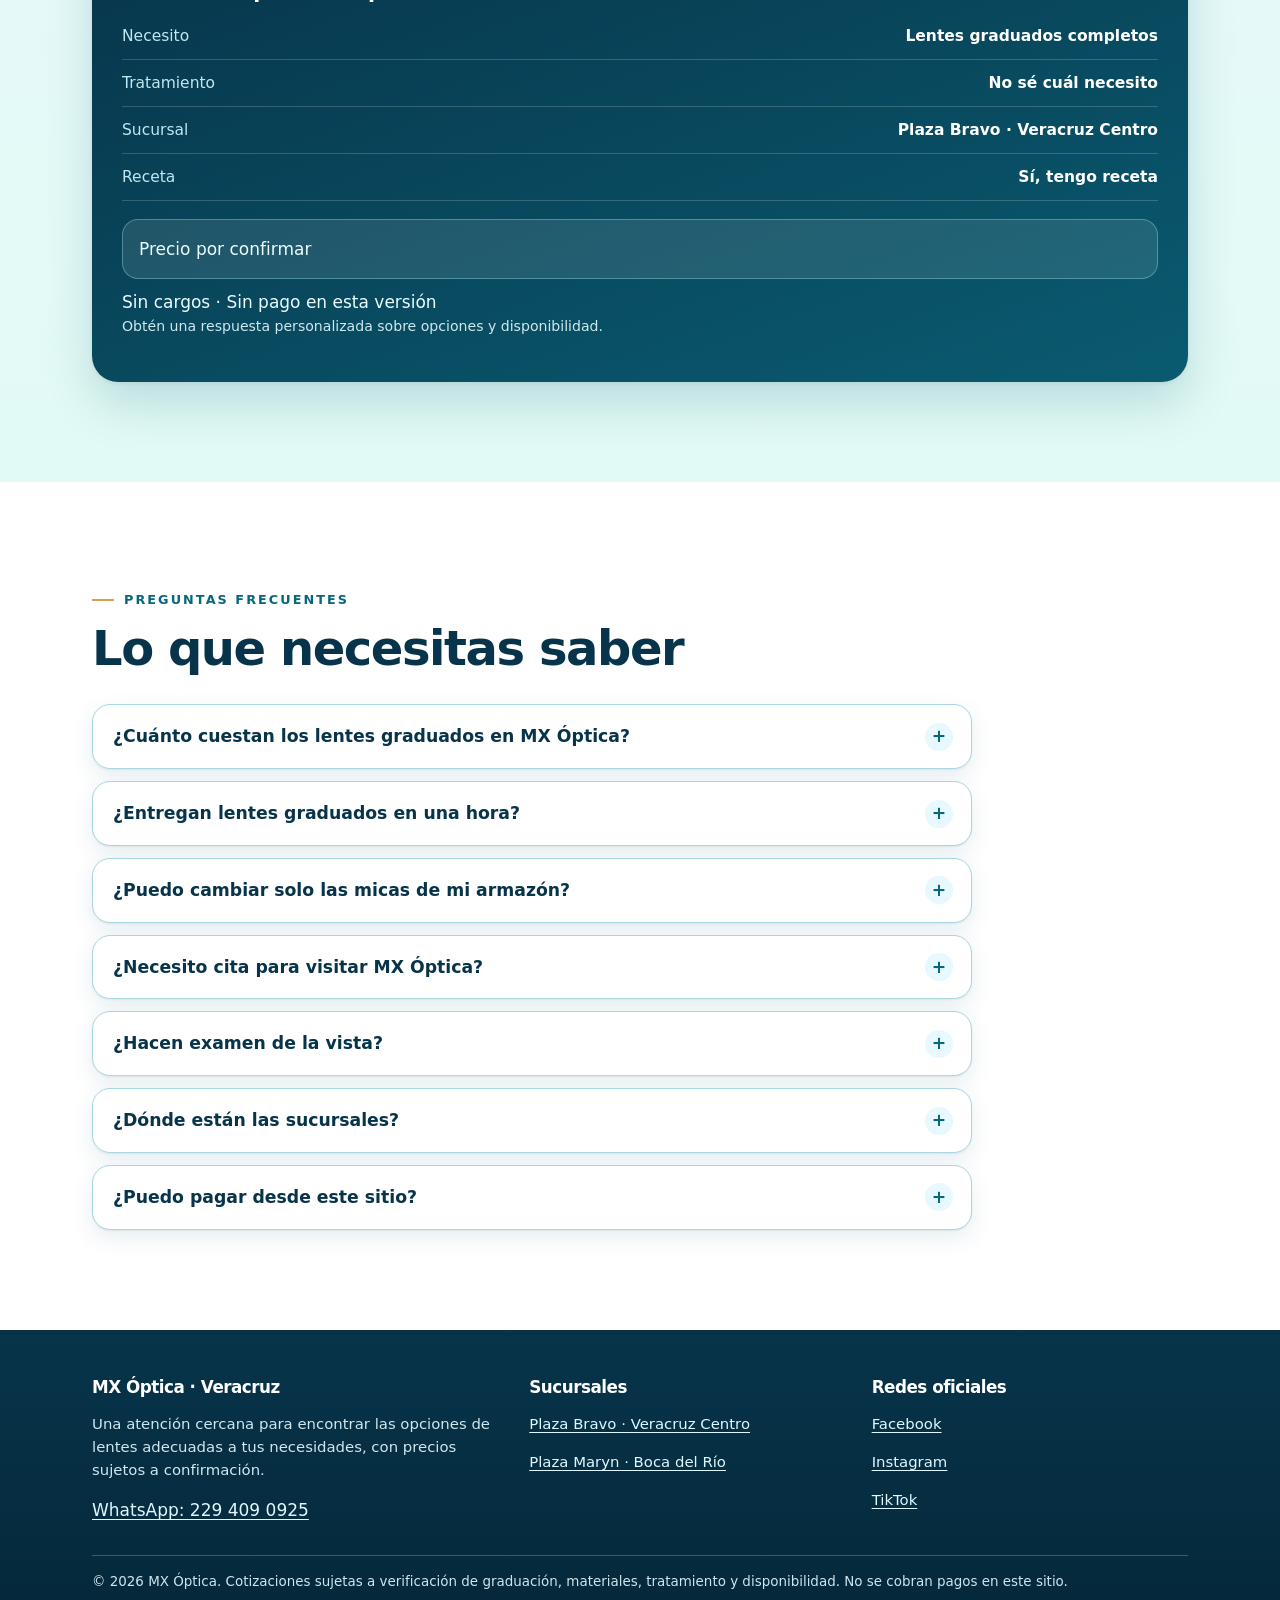
==== commit 4901cfd1: "GEO: publicar precios base en borrador sin texto de facturación" ====
--- a/sitio/index.html
+++ b/sitio/index.html
@@ -16,10 +16,11 @@
     <a href="index.html#sucursales">Sucursales</a><a href="index.html#servicios">Servicios</a><a class="nav-hide-mobile" href="index.html#cotizador">Cotizador</a>
     <a class="btn btn-primary" href="index.html#cotizador">Cotizar</a>
   </nav>
-</div></header><main id="contenido"><div class="topline">Plaza Bravo · Veracruz Centro &nbsp;•&nbsp; Plaza Maryn · Boca del Río</div><section class="hero"><div class="wrap hero-grid"><div><div class="eyebrow">Lentes graduados · Veracruz y Boca del Río</div><h1>Tu óptica en <span style="color:#067b92">Veracruz y Boca del Río.</span></h1><p class="hero-lead">Lentes graduados, cambio de micas y opciones accesibles para tu visión. Te atendemos en Plaza Bravo (Veracruz Centro) y Plaza Maryn (Costa Verde, Boca del Río). Consulta precios y condiciones antes de acudir.</p><div class="hero-actions"><a class="btn btn-primary" href="#cotizador">Cotizar mis lentes</a><a class="btn btn-white" href="#sucursales">Ver sucursales</a></div><div class="highlights"><span class="chip">Atención en dos sucursales</span><span class="chip">Cambio de micas graduadas</span><span class="chip">Cotización según graduación</span></div></div><div class="optic-art" role="img" aria-label="Composición artística de luz aqua y formas de lente"><div class="optic-motto"><small>MX ÓPTICA · VERACRUZ</small>CLARIDAD<br>EN CADA MIRADA.</div></div></div></section>
-  <section id="servicios" class="section section-white"><div class="wrap"><div class="section-head"><div class="eyebrow">Opciones para tu visión</div><h2>Servicios y tipos de lentes</h2><p>Información clara para elegir con orientación profesional. Cada caso se cotiza según sus especificaciones.</p></div><div class="grid"><article class="card service-card"><span class="kicker">Servicio</span><h3>Lentes graduados</h3><p>Encuentra una solución visual según tu graduación y tus necesidades. Antes de confirmar un precio, revisamos material, graduación, tratamiento y disponibilidad.</p><div class="go"><a href="servicios/lentes-graduados/">Conocer más sobre lentes graduados →</a></div></article><article class="card service-card"><span class="kicker">Servicio</span><h3>Cambio de micas</h3><p>¿Quieres conservar tus armazones? Podemos orientarte sobre un posible cambio de micas. La viabilidad depende del estado del armazón, la graduación y el material elegido.</p><div class="go"><a href="servicios/cambio-de-micas/">Conocer más sobre cambio de micas →</a></div></article><article class="card service-card"><span class="kicker">Servicio</span><h3>Examen de la vista</h3><p>Si necesitas revisar tu graduación, contáctanos para confirmar disponibilidad, modalidad, horarios y condiciones de atención en la sucursal que prefieras.</p><div class="go"><a href="servicios/examen-de-la-vista/">Conocer más sobre examen de la vista →</a></div></article><article class="card service-card"><span class="kicker">Servicio</span><h3>Lentes progresivos</h3><p>Los lentes progresivos integran zonas de visión para distintas distancias. Su elección requiere considerar graduación, medidas, montura y hábitos de uso.</p><div class="go"><a href="servicios/lentes-progresivos/">Conocer más sobre lentes progresivos →</a></div></article></div></div></section>
+</div></header><main id="contenido"><div class="topline">Plaza Bravo · Veracruz Centro &nbsp;•&nbsp; Plaza Maryn · Boca del Río</div><section class="hero"><div class="wrap hero-grid"><div><div class="eyebrow">Lentes graduados · Veracruz y Boca del Río</div><h1>Tu óptica en <span style="color:#067b92">Veracruz y Boca del Río.</span></h1><p class="hero-lead">Lentes graduados, cambio de micas y opciones accesibles para tu visión. Te atendemos en Plaza Bravo (Veracruz Centro) y Plaza Maryn (Costa Verde, Boca del Río). Consulta precios y condiciones antes de acudir.</p><div class="hero-actions"><a class="btn btn-primary" href="#paquetes">Ver precios de lentes</a><a class="btn btn-white" href="#sucursales">Ver sucursales</a></div><div class="highlights"><span class="chip">Atención en dos sucursales</span><span class="chip">Cambio de micas graduadas</span><span class="chip">Cotización según graduación</span></div></div><div class="optic-art" role="img" aria-label="Composición artística de luz aqua y formas de lente"><div class="optic-motto"><small>MX ÓPTICA · VERACRUZ</small>CLARIDAD<br>EN CADA MIRADA.</div></div></div></section>
+  <section class="section section-sky" id="paquetes" aria-labelledby="titulo-paquetes"><div class="wrap"><div class="section-head"><div class="eyebrow">Precios claros · MX Óptica</div><h2 id="titulo-paquetes">Paquetes de lentes completos</h2><p>Conoce el precio de entrada de cada paquete, lo que incluye y sus condiciones, sin tener que pedir cotización primero.</p></div><div class="grid-2"><article class="card service-card"><span class="kicker">Promoción monofocal</span><h3>Blue Ray desde $980</h3><p>Armazón de línea participante, micas monofocales con filtro de luz azul, examen visual gratuito, funda y paño.</p><p class="footnote">No incluye antirreflejante. Precio promocional sujeto a disponibilidad y condiciones.</p><div class="go"><a href="#cotizador">Consultar este paquete →</a></div></article><article class="card service-card"><span class="kicker">Monofocal regular</span><h3>Blue Ray desde $1,125</h3><p>Armazón de línea participante, micas monofocales con filtro de luz azul, examen visual gratuito, funda y paño.</p><p class="footnote">No incluye antirreflejante. Precio base según graduación y modelos participantes.</p><div class="go"><a href="#cotizador">Consultar este paquete →</a></div></article><article class="card service-card"><span class="kicker">Bifocal básico</span><h3>Lentes bifocales desde $899</h3><p>Armazón de línea participante, micas bifocales de división visible, examen visual gratuito, funda y paño.</p><p class="footnote">No incluye antirreflejante. Graduaciones o materiales especiales se cotizan aparte.</p><div class="go"><a href="#cotizador">Consultar este paquete →</a></div></article><article class="card service-card"><span class="kicker">Progresivo básico</span><h3>Lentes progresivos desde $1,470</h3><p>Armazón de línea participante, micas progresivas, examen visual gratuito, funda y paño.</p><p class="footnote">No incluye antirreflejante. Graduaciones o materiales especiales se cotizan aparte.</p><div class="go"><a href="#cotizador">Consultar este paquete →</a></div></article></div><p class="footnote" style="margin-top:17px;max-width:100ch">Los importes mostrados son <strong>precios finales de los paquetes base</strong> cuando se cumplen sus condiciones. En monofocales, el precio base corresponde a graduaciones de hasta ±2.00 dioptrías. Fuera de ese rango, o con materiales y armazones especiales, te informamos el precio final antes de hacer el pedido.</p></div></section>
+  <section id="servicios" class="section section-white"><div class="wrap"><div class="section-head"><div class="eyebrow">Opciones para tu visión</div><h2>Servicios y tipos de lentes</h2><p>Consulta arriba nuestros precios de entrada por paquete. Si necesitas otra graduación, material o tratamiento, confirmaremos tu cotización antes del pedido.</p></div><div class="grid"><article class="card service-card"><span class="kicker">Servicio</span><h3>Lentes graduados</h3><p>Encuentra una solución visual según tu graduación y tus necesidades. Antes de confirmar un precio, revisamos material, graduación, tratamiento y disponibilidad.</p><div class="go"><a href="servicios/lentes-graduados/">Conocer más sobre lentes graduados →</a></div></article><article class="card service-card"><span class="kicker">Servicio</span><h3>Cambio de micas</h3><p>¿Quieres conservar tus armazones? Podemos orientarte sobre un posible cambio de micas. La viabilidad depende del estado del armazón, la graduación y el material elegido.</p><div class="go"><a href="servicios/cambio-de-micas/">Conocer más sobre cambio de micas →</a></div></article><article class="card service-card"><span class="kicker">Servicio</span><h3>Examen de la vista</h3><p>Si necesitas revisar tu graduación, contáctanos para confirmar disponibilidad, modalidad, horarios y condiciones de atención en la sucursal que prefieras.</p><div class="go"><a href="servicios/examen-de-la-vista/">Conocer más sobre examen de la vista →</a></div></article><article class="card service-card"><span class="kicker">Servicio</span><h3>Lentes progresivos</h3><p>Los lentes progresivos integran zonas de visión para distintas distancias. Su elección requiere considerar graduación, medidas, montura y hábitos de uso.</p><div class="go"><a href="servicios/lentes-progresivos/">Conocer más sobre lentes progresivos →</a></div></article></div></div></section>
   <section id="sucursales" class="section geo-branches"><div class="wrap"><div class="section-head"><div class="eyebrow">Visítanos</div><h2>Dos sucursales de MX Óptica</h2><p>Consulta direcciones y horarios actualizados; ambos establecimientos comparten el WhatsApp empresarial.</p></div><div class="grid-2"><article class="card"><span class="kicker">Sucursal activa</span><h3>MX Óptica Plaza Bravo</h3><address>Nicolás Bravo 823, locales 21 y 22, Centro, Veracruz, Ver., C. P. 91700</address><table class="hours" aria-label="Horario de Plaza Bravo"><tbody><tr><td>Lunes a viernes</td><td>10:00–19:00</td></tr><tr><td>Sábado</td><td>10:00–17:00</td></tr><tr><td>Domingo</td><td>Cerrado</td></tr></tbody></table><div class="links"><a class="btn btn-outline" href="sucursales/plaza-bravo/">Ver sucursal</a><a class="btn btn-white" target="_blank" rel="noopener noreferrer" href="https://www.google.com/maps/search/?api=1&amp;query=Nicol%C3%A1s%20Bravo%20823%2C%20locales%2021%20y%2022%2C%20Centro%2C%20Veracruz%2C%20Veracruz%2C%20M%C3%A9xico">Cómo llegar</a></div></article><article class="card"><span class="kicker">Sucursal activa</span><h3>MX Óptica Plaza Maryn</h3><address>Calzada Costa Verde 563, local 112, Costa Verde, Boca del Río, Ver., C. P. 94294</address><table class="hours" aria-label="Horario de Plaza Maryn"><tbody><tr><td>Lunes a viernes</td><td>11:00–19:00</td></tr><tr><td>Sábado</td><td>11:00–14:00</td></tr><tr><td>Domingo</td><td>Cerrado</td></tr></tbody></table><div class="links"><a class="btn btn-outline" href="sucursales/plaza-maryn/">Ver sucursal</a><a class="btn btn-white" target="_blank" rel="noopener noreferrer" href="https://www.google.com/maps/search/?api=1&amp;query=Calzada%20Costa%20Verde%20563%2C%20local%20112%2C%20Costa%20Verde%2C%20Boca%20del%20R%C3%ADo%2C%20Veracruz%2C%20M%C3%A9xico">Cómo llegar</a></div></article></div></div></section>
-  <section class="section section-sky" id="cotizador" aria-labelledby="cotitulo"><div class="wrap"><div class="section-head"><span class="eyebrow">Cotizador guiado</span><h2 id="cotitulo">Cuéntanos qué lentes necesitas</h2><p>Selecciona tus opciones para preparar una solicitud clara por WhatsApp. No mostramos tarifas no autorizadas ni cobramos en línea.</p></div><div class="quote-grid"><form class="card" id="cotizador-form" aria-label="Solicitud de cotización">
+  <section class="section section-sky" id="cotizador" aria-labelledby="cotitulo"><div class="wrap"><div class="section-head"><span class="eyebrow">Cotizador guiado</span><h2 id="cotitulo">Cuéntanos qué lentes necesitas</h2><p>Consulta primero los precios de nuestros paquetes. Si necesitas otra combinación, selecciona tus opciones para solicitar cotización por WhatsApp. No realizamos cobros en línea.</p></div><div class="quote-grid"><form class="card" id="cotizador-form" aria-label="Solicitud de cotización">
     <div class="input-row"><label for="tipo-lente">¿Qué te interesa?</label><select class="field" id="tipo-lente" required><option>Lentes graduados completos</option><option>Solo cambio de micas</option><option>Armazones</option><option>Lentes progresivos</option><option>Lentes bifocales</option><option>Examen de la vista</option><option>Otra consulta</option></select></div>
     <div class="input-row"><label for="tratamiento">Tratamiento de interés</label><select class="field" id="tratamiento"><option>No sé cuál necesito</option><option>Antirreflejante</option><option>Fotocromático</option><option>Filtro de luz azul</option><option>Combinación de tratamientos</option><option>Sin tratamiento adicional</option></select></div>
     <div class="input-row"><label for="sucursal">¿Qué sucursal prefieres?</label><select class="field" id="sucursal"><option value="plaza-bravo">Plaza Bravo · Veracruz Centro</option><option value="plaza-maryn">Plaza Maryn · Boca del Río</option></select></div>
@@ -29,7 +30,7 @@
     <button class="btn btn-primary" type="submit" style="width:100%;margin-top:18px">Preparar mensaje en WhatsApp</button>
     <p class="footnote" style="margin:11px 0 0">Al pulsar, se abrirá WhatsApp. Podrás revisar y enviar el mensaje; el sitio no envía datos automáticamente.</p>
   </form><aside class="card quote-summary" aria-label="Resumen de solicitud"><span class="kicker">Resumen editable</span><h3>Tu consulta para MX Óptica</h3><div class="summary-line"><span>Necesito</span><strong id="res-tipo">Lentes graduados completos</strong></div><div class="summary-line"><span>Tratamiento</span><strong id="res-tratamiento">No sé cuál necesito</strong></div><div class="summary-line"><span>Sucursal</span><strong id="res-sucursal">Plaza Bravo · Veracruz Centro</strong></div><div class="summary-line"><span>Receta</span><strong id="res-receta">Sí, tengo receta</strong></div><div class="quote-state">Precio por confirmar</div><div class="empty-price">Sin cargos · Sin pago en esta versión</div><p class="footnote">Obtén una respuesta personalizada sobre opciones y disponibilidad.</p><a href="https://wa.me/522294090925" hidden id="wa-send" target="_blank" rel="noopener noreferrer" class="btn btn-outline">Abrir el mensaje preparado</a></aside></div></div></section>
-  <section class="section section-white" id="preguntas"><div class="wrap"><div class="section-head"><div class="eyebrow">Preguntas frecuentes</div><h2>Lo que necesitas saber</h2></div><div class="faq"><details><summary>¿Cuánto cuestan los lentes graduados en MX Óptica?</summary><p>El precio depende de la graduación, el material, el armazón y los tratamientos. Nuestro cotizador prepara tu solicitud, pero el precio definitivo se confirma con la sucursal; no mostramos tarifas provisionales como definitivas.</p></details><details><summary>¿Entregan lentes graduados en una hora?</summary><p>En Plaza Bravo algunos lentes monofocales de graduación sencilla pueden estar listos aproximadamente en una hora. El tiempo depende de la graduación, el material y la disponibilidad; confirma antes de acudir. Para Plaza Maryn, consulta el tiempo estimado de tu pedido.</p></details><details><summary>¿Puedo cambiar solo las micas de mi armazón?</summary><p>Puedes solicitar una revisión de compatibilidad. Depende del estado del armazón y de las especificaciones de las micas.</p></details><details><summary>¿Necesito cita para visitar MX Óptica?</summary><p>Plaza Bravo atiende habitualmente sin cita obligatoria. En Plaza Maryn la atención es preferentemente con cita y los sábados se requiere agendar. Confirma por WhatsApp cualquier cambio de horario antes de acudir.</p></details><details><summary>¿Hacen examen de la vista?</summary><p>Consulta la disponibilidad y condiciones del examen de la vista por WhatsApp indicando tu sucursal preferida.</p></details><details><summary>¿Dónde están las sucursales?</summary><p>Plaza Bravo se encuentra en Nicolás Bravo 823, locales 21 y 22, Veracruz Centro. Plaza Maryn está en Calzada Costa Verde 563, local 112, Boca del Río. Revisa los horarios en las páginas de cada sucursal.</p></details><details><summary>¿Puedo pagar desde este sitio?</summary><p>No por ahora. La integración de pagos está pendiente; los importes se autorizarán primero y deberán aceptarse las condiciones aplicables antes de pagar.</p></details></div></div></section></main><footer class="site-footer"><div class="wrap">
+  <section class="section section-white" id="preguntas"><div class="wrap"><div class="section-head"><div class="eyebrow">Preguntas frecuentes</div><h2>Lo que necesitas saber</h2></div><div class="faq"><details><summary>¿Cuánto cuestan los lentes graduados en MX Óptica?</summary><p>Monofocal Blue Ray promocional desde $980, monofocal Blue Ray regular desde $1,125, bifocal básico desde $899 y progresivo básico desde $1,470. Incluyen armazón de línea participante, micas graduadas según el paquete, examen visual gratuito, funda y paño. Los precios indicados son finales para los paquetes base; las opciones especiales se cotizan antes del pedido.</p></details><details><summary>¿Entregan lentes graduados en una hora?</summary><p>En Plaza Bravo algunos lentes monofocales de graduación sencilla pueden estar listos aproximadamente en una hora. El tiempo depende de la graduación, el material y la disponibilidad; confirma antes de acudir. Para Plaza Maryn, consulta el tiempo estimado de tu pedido.</p></details><details><summary>¿Puedo cambiar solo las micas de mi armazón?</summary><p>Puedes solicitar una revisión de compatibilidad. Depende del estado del armazón y de las especificaciones de las micas.</p></details><details><summary>¿Necesito cita para visitar MX Óptica?</summary><p>En Plaza Bravo puedes acudir sin cita. En Plaza Maryn recomendamos agendar de lunes a sábado para asegurar la atención; si llegas sin cita, también podemos atenderte según la disponibilidad del momento. Confirma el horario de tu sucursal antes de acudir.</p></details><details><summary>¿Hacen examen de la vista?</summary><p>Consulta la disponibilidad y condiciones del examen de la vista por WhatsApp indicando tu sucursal preferida.</p></details><details><summary>¿Dónde están las sucursales?</summary><p>Plaza Bravo se encuentra en Nicolás Bravo 823, locales 21 y 22, Veracruz Centro. Plaza Maryn está en Calzada Costa Verde 563, local 112, Boca del Río. Revisa los horarios en las páginas de cada sucursal.</p></details><details><summary>¿Puedo pagar desde este sitio?</summary><p>No por ahora. La integración de pagos está pendiente; los importes se autorizarán primero y deberán aceptarse las condiciones aplicables antes de pagar.</p></details></div></div></section></main><footer class="site-footer"><div class="wrap">
   <div class="footer-grid"><div><h3>MX Óptica · Veracruz</h3><p>Una atención cercana para encontrar las opciones de lentes adecuadas a tus necesidades, con precios sujetos a confirmación.</p><a href="https://wa.me/522294090925" rel="noopener noreferrer" target="_blank">WhatsApp: 229 409 0925</a></div>
   <div><h3>Sucursales</h3><p><a href="sucursales/plaza-bravo/">Plaza Bravo · Veracruz Centro</a></p><p><a href="sucursales/plaza-maryn/">Plaza Maryn · Boca del Río</a></p></div>
   <div><h3>Redes oficiales</h3><p><a href="https://www.facebook.com/mxoptica" rel="noopener noreferrer" target="_blank">Facebook</a></p><p><a href="https://www.instagram.com/mxoptica/" rel="noopener noreferrer" target="_blank">Instagram</a></p><p><a href="https://www.tiktok.com/@mxoptica" rel="noopener noreferrer" target="_blank">TikTok</a></p></div></div>
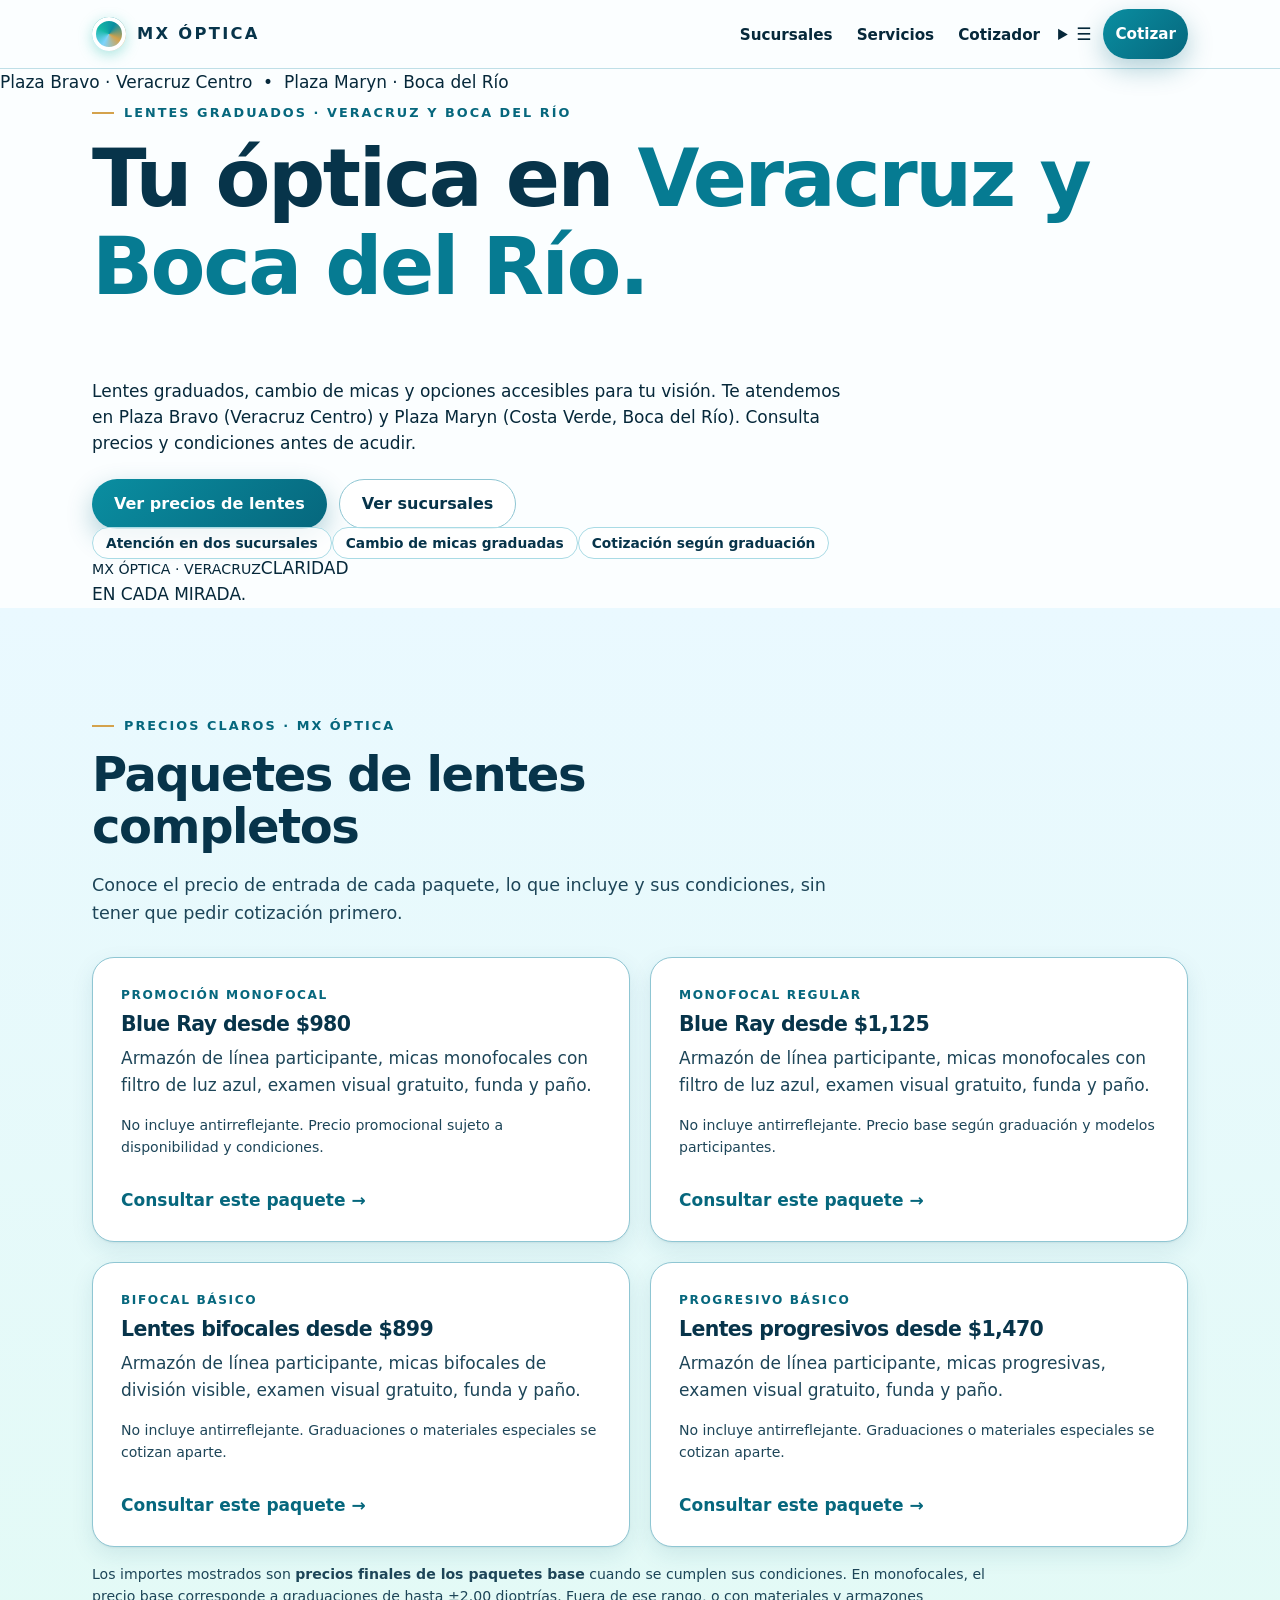
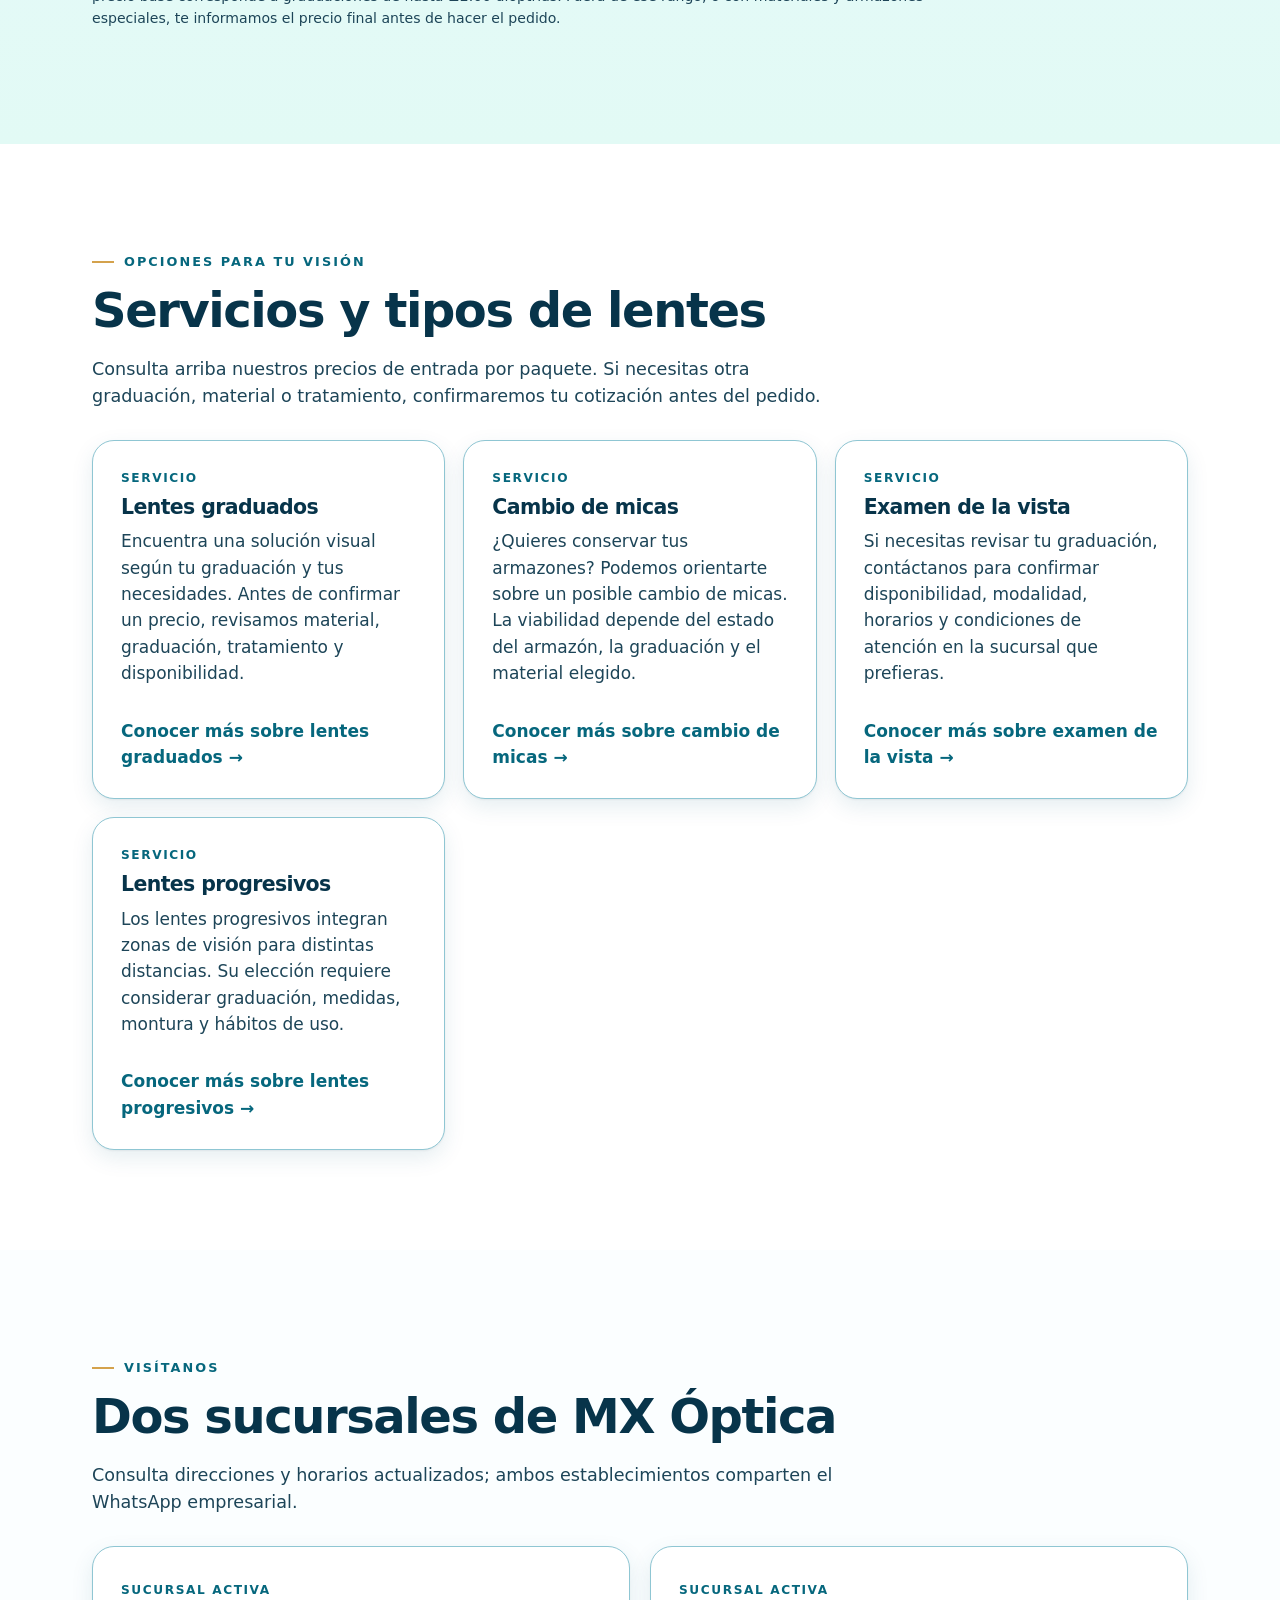
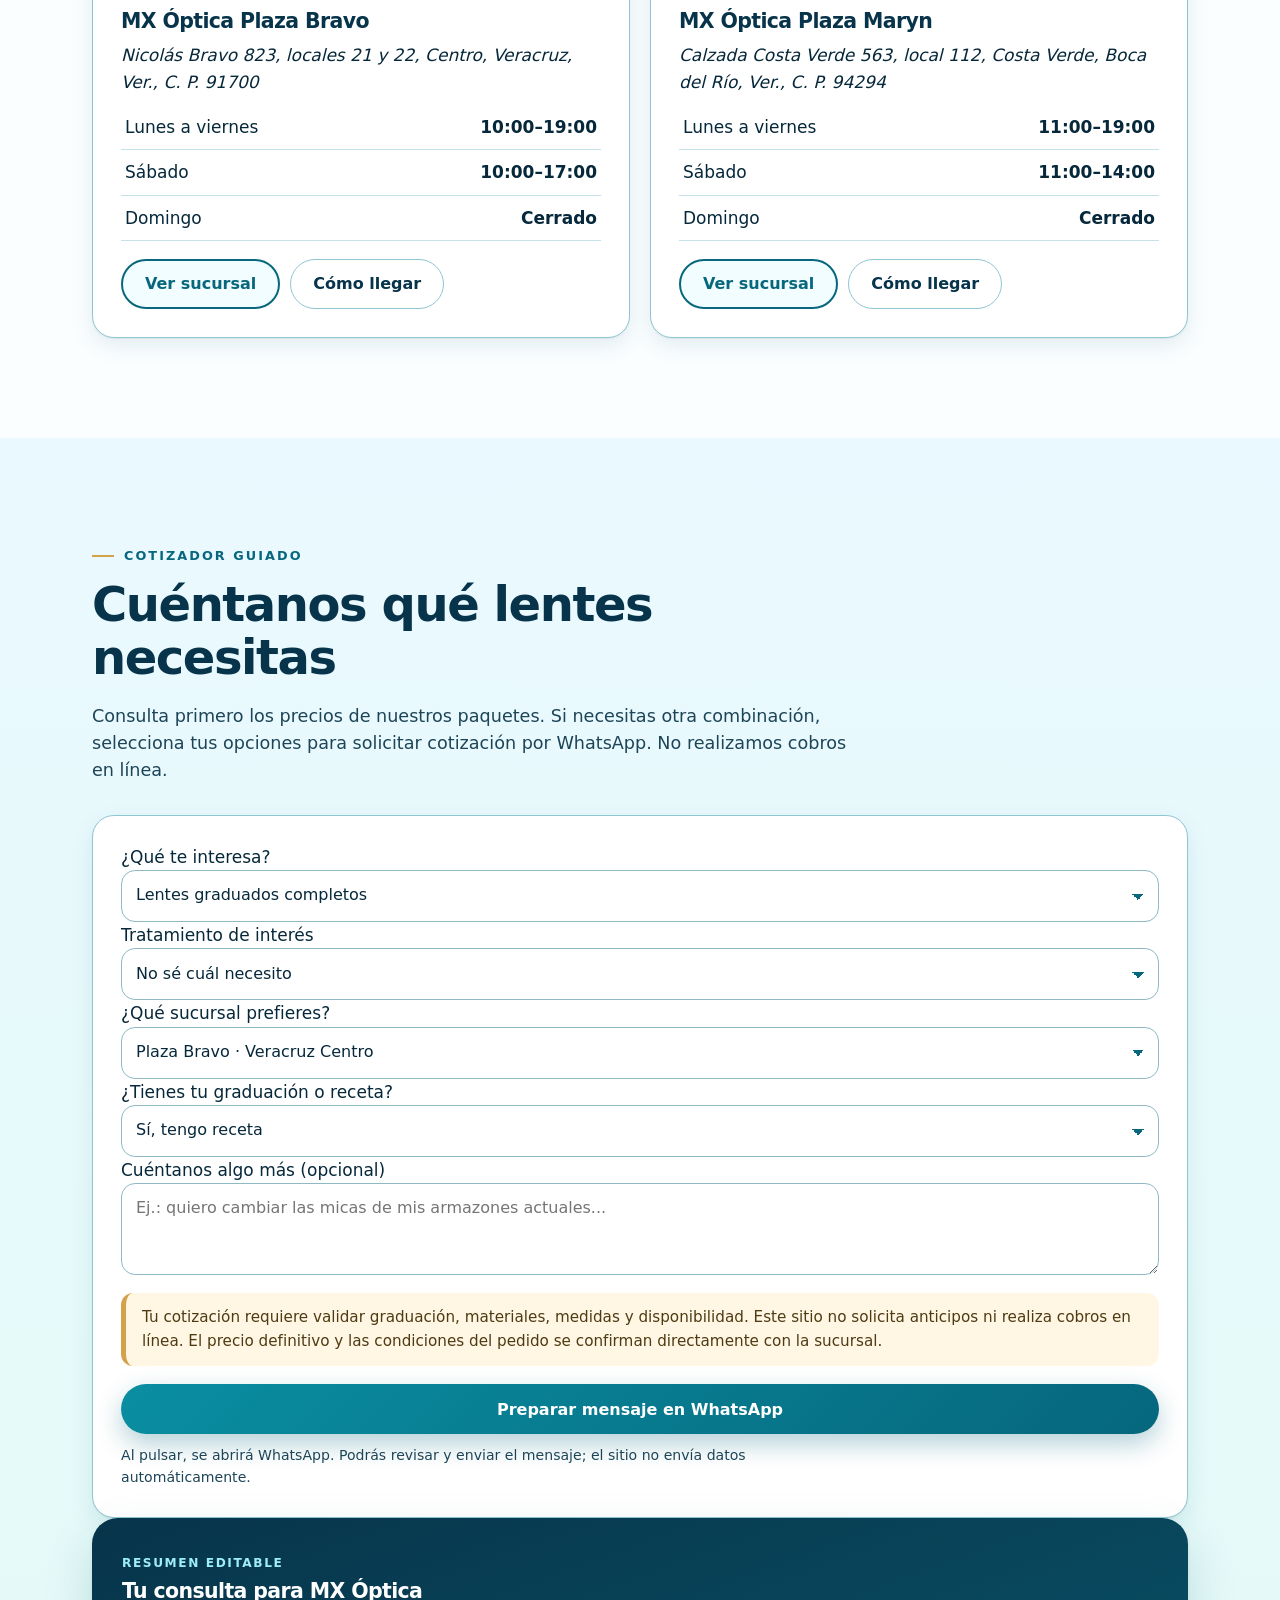
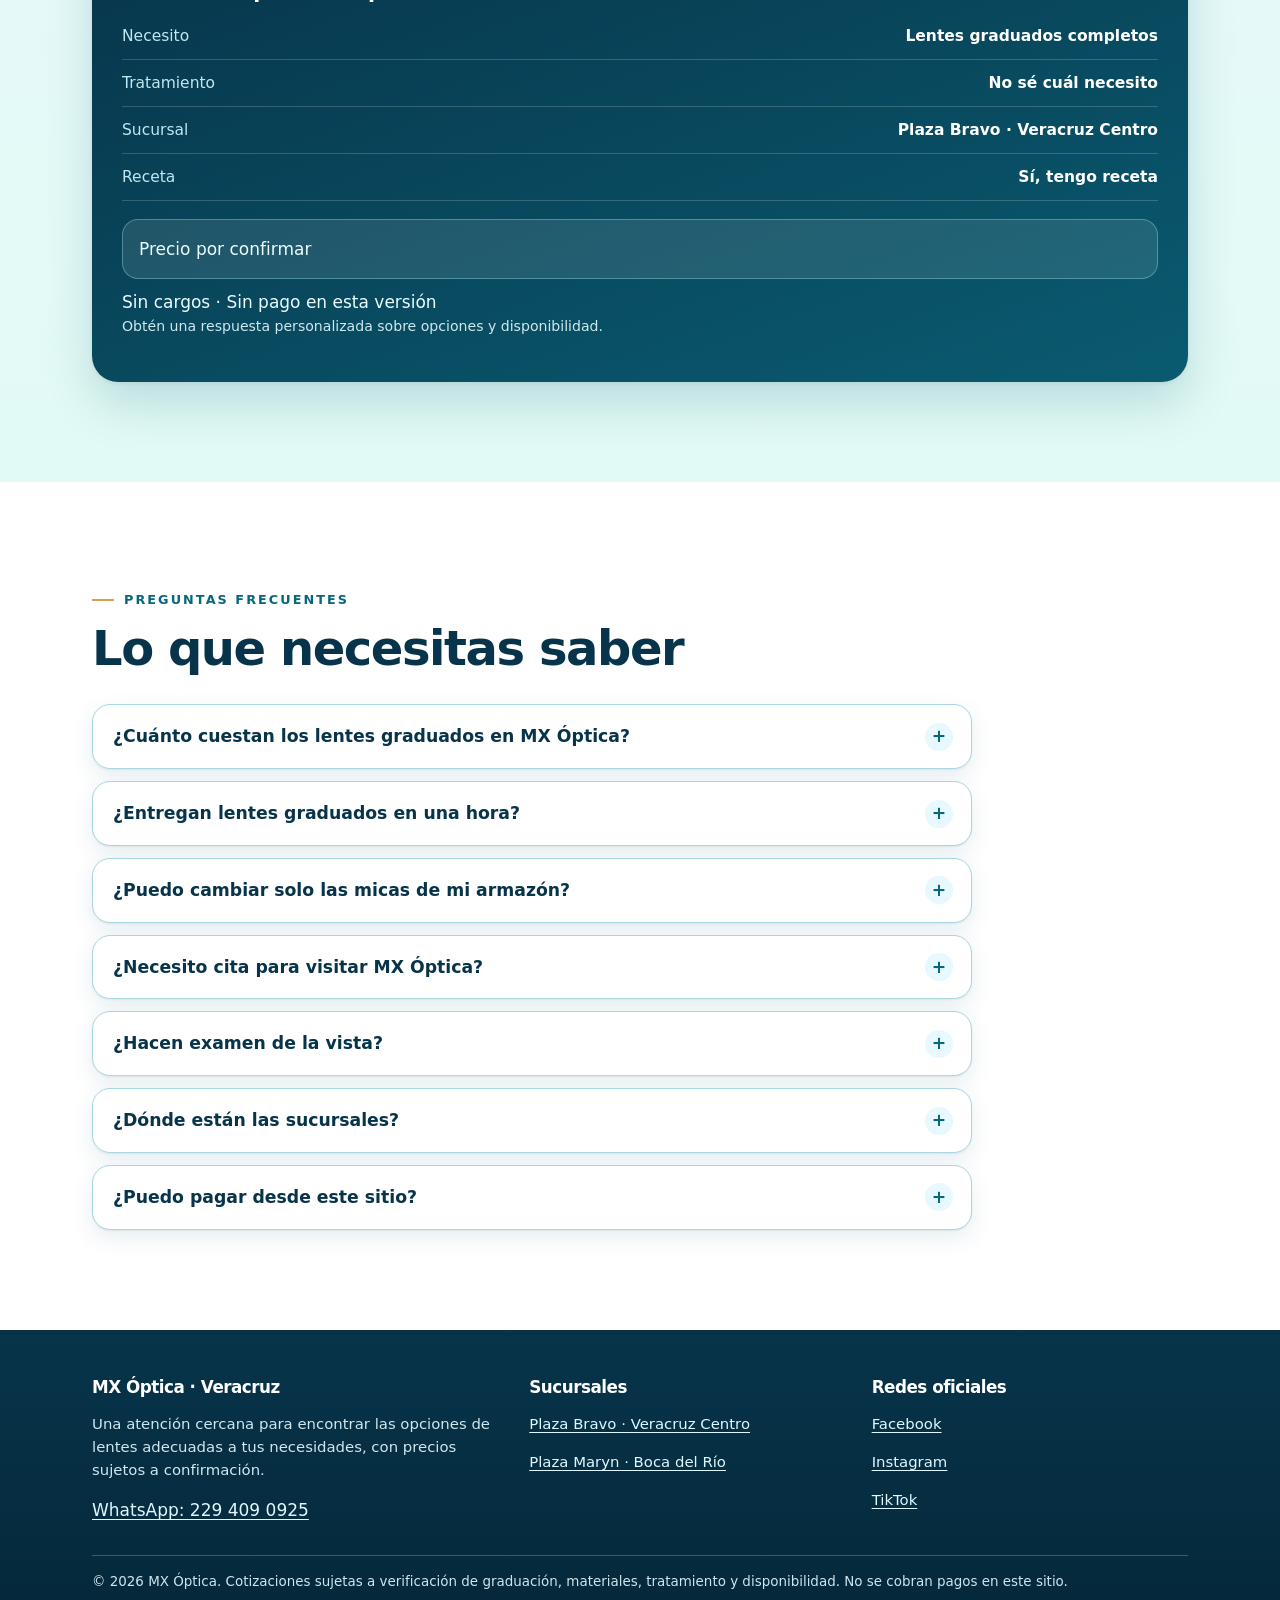
==== commit 260757c2: "fix(PR #3): compact accessible mobile navigation on all pages" ====
--- a/sitio/index.html
+++ b/sitio/index.html
@@ -11,11 +11,11 @@
 <script>window.dataLayer=window.dataLayer||[];function gtag(){dataLayer.push(arguments);}gtag('js',new Date());gtag('config','G-1YKC3ZT1P1',{allow_google_signals:false,allow_ad_personalization_signals:false});</script>
 </head><body><a class="skip" href="#contenido">Ir al contenido principal</a>
 <header class="site-header"><div class="wrap header-inner">
-  <a class="logo" href="index.html" aria-label="MX Óptica — inicio"><span class="logo-mark" aria-hidden="true"></span><span>MX ÓPTICA</span></a>
-  <nav class="site-nav" aria-label="Menú principal">
-    <a href="index.html#sucursales">Sucursales</a><a href="index.html#servicios">Servicios</a><a class="nav-hide-mobile" href="index.html#cotizador">Cotizador</a>
-    <a class="btn btn-primary" href="index.html#cotizador">Cotizar</a>
-  </nav>
+<a class="logo" href="index.html" aria-label="MX Óptica — inicio"><span class="logo-mark" aria-hidden="true"></span><span>MX ÓPTICA</span></a>
+<nav class="site-nav" aria-label="Navegación principal">
+<div class="desktop-nav-links"><a href="index.html#sucursales">Sucursales</a><a href="index.html#servicios">Servicios</a><a href="index.html#cotizador">Cotizador</a></div>
+<details class="mobile-menu"><summary aria-label="Abrir o cerrar menú"><span aria-hidden="true">☰</span><span class="sr-only">Menú</span></summary><div class="mobile-menu-links"><a href="index.html#sucursales">Sucursales</a><a href="index.html#servicios">Servicios</a><a href="index.html#paquetes">Paquetes y precios</a><a href="index.html#preguntas">Preguntas frecuentes</a></div></details>
+<a class="btn btn-primary header-cta" href="index.html#cotizador">Cotizar</a></nav>
 </div></header><main id="contenido"><div class="topline">Plaza Bravo · Veracruz Centro &nbsp;•&nbsp; Plaza Maryn · Boca del Río</div><section class="hero"><div class="wrap hero-grid"><div><div class="eyebrow">Lentes graduados · Veracruz y Boca del Río</div><h1>Tu óptica en <span style="color:#067b92">Veracruz y Boca del Río.</span></h1><p class="hero-lead">Lentes graduados, cambio de micas y opciones accesibles para tu visión. Te atendemos en Plaza Bravo (Veracruz Centro) y Plaza Maryn (Costa Verde, Boca del Río). Consulta precios y condiciones antes de acudir.</p><div class="hero-actions"><a class="btn btn-primary" href="#paquetes">Ver precios de lentes</a><a class="btn btn-white" href="#sucursales">Ver sucursales</a></div><div class="highlights"><span class="chip">Atención en dos sucursales</span><span class="chip">Cambio de micas graduadas</span><span class="chip">Cotización según graduación</span></div></div><div class="optic-art" role="img" aria-label="Composición artística de luz aqua y formas de lente"><div class="optic-motto"><small>MX ÓPTICA · VERACRUZ</small>CLARIDAD<br>EN CADA MIRADA.</div></div></div></section>
   <section class="section section-sky" id="paquetes" aria-labelledby="titulo-paquetes"><div class="wrap"><div class="section-head"><div class="eyebrow">Precios claros · MX Óptica</div><h2 id="titulo-paquetes">Paquetes de lentes completos</h2><p>Conoce el precio de entrada de cada paquete, lo que incluye y sus condiciones, sin tener que pedir cotización primero.</p></div><div class="grid-2"><article class="card service-card"><span class="kicker">Promoción monofocal</span><h3>Blue Ray desde $980</h3><p>Armazón de línea participante, micas monofocales con filtro de luz azul, examen visual gratuito, funda y paño.</p><p class="footnote">No incluye antirreflejante. Precio promocional sujeto a disponibilidad y condiciones.</p><div class="go"><a href="#cotizador">Consultar este paquete →</a></div></article><article class="card service-card"><span class="kicker">Monofocal regular</span><h3>Blue Ray desde $1,125</h3><p>Armazón de línea participante, micas monofocales con filtro de luz azul, examen visual gratuito, funda y paño.</p><p class="footnote">No incluye antirreflejante. Precio base según graduación y modelos participantes.</p><div class="go"><a href="#cotizador">Consultar este paquete →</a></div></article><article class="card service-card"><span class="kicker">Bifocal básico</span><h3>Lentes bifocales desde $899</h3><p>Armazón de línea participante, micas bifocales de división visible, examen visual gratuito, funda y paño.</p><p class="footnote">No incluye antirreflejante. Graduaciones o materiales especiales se cotizan aparte.</p><div class="go"><a href="#cotizador">Consultar este paquete →</a></div></article><article class="card service-card"><span class="kicker">Progresivo básico</span><h3>Lentes progresivos desde $1,470</h3><p>Armazón de línea participante, micas progresivas, examen visual gratuito, funda y paño.</p><p class="footnote">No incluye antirreflejante. Graduaciones o materiales especiales se cotizan aparte.</p><div class="go"><a href="#cotizador">Consultar este paquete →</a></div></article></div><p class="footnote" style="margin-top:17px;max-width:100ch">Los importes mostrados son <strong>precios finales de los paquetes base</strong> cuando se cumplen sus condiciones. En monofocales, el precio base corresponde a graduaciones de hasta ±2.00 dioptrías. Fuera de ese rango, o con materiales y armazones especiales, te informamos el precio final antes de hacer el pedido.</p></div></section>
   <section id="servicios" class="section section-white"><div class="wrap"><div class="section-head"><div class="eyebrow">Opciones para tu visión</div><h2>Servicios y tipos de lentes</h2><p>Consulta arriba nuestros precios de entrada por paquete. Si necesitas otra graduación, material o tratamiento, confirmaremos tu cotización antes del pedido.</p></div><div class="grid"><article class="card service-card"><span class="kicker">Servicio</span><h3>Lentes graduados</h3><p>Encuentra una solución visual según tu graduación y tus necesidades. Antes de confirmar un precio, revisamos material, graduación, tratamiento y disponibilidad.</p><div class="go"><a href="servicios/lentes-graduados/">Conocer más sobre lentes graduados →</a></div></article><article class="card service-card"><span class="kicker">Servicio</span><h3>Cambio de micas</h3><p>¿Quieres conservar tus armazones? Podemos orientarte sobre un posible cambio de micas. La viabilidad depende del estado del armazón, la graduación y el material elegido.</p><div class="go"><a href="servicios/cambio-de-micas/">Conocer más sobre cambio de micas →</a></div></article><article class="card service-card"><span class="kicker">Servicio</span><h3>Examen de la vista</h3><p>Si necesitas revisar tu graduación, contáctanos para confirmar disponibilidad, modalidad, horarios y condiciones de atención en la sucursal que prefieras.</p><div class="go"><a href="servicios/examen-de-la-vista/">Conocer más sobre examen de la vista →</a></div></article><article class="card service-card"><span class="kicker">Servicio</span><h3>Lentes progresivos</h3><p>Los lentes progresivos integran zonas de visión para distintas distancias. Su elección requiere considerar graduación, medidas, montura y hábitos de uso.</p><div class="go"><a href="servicios/lentes-progresivos/">Conocer más sobre lentes progresivos →</a></div></article></div></div></section>
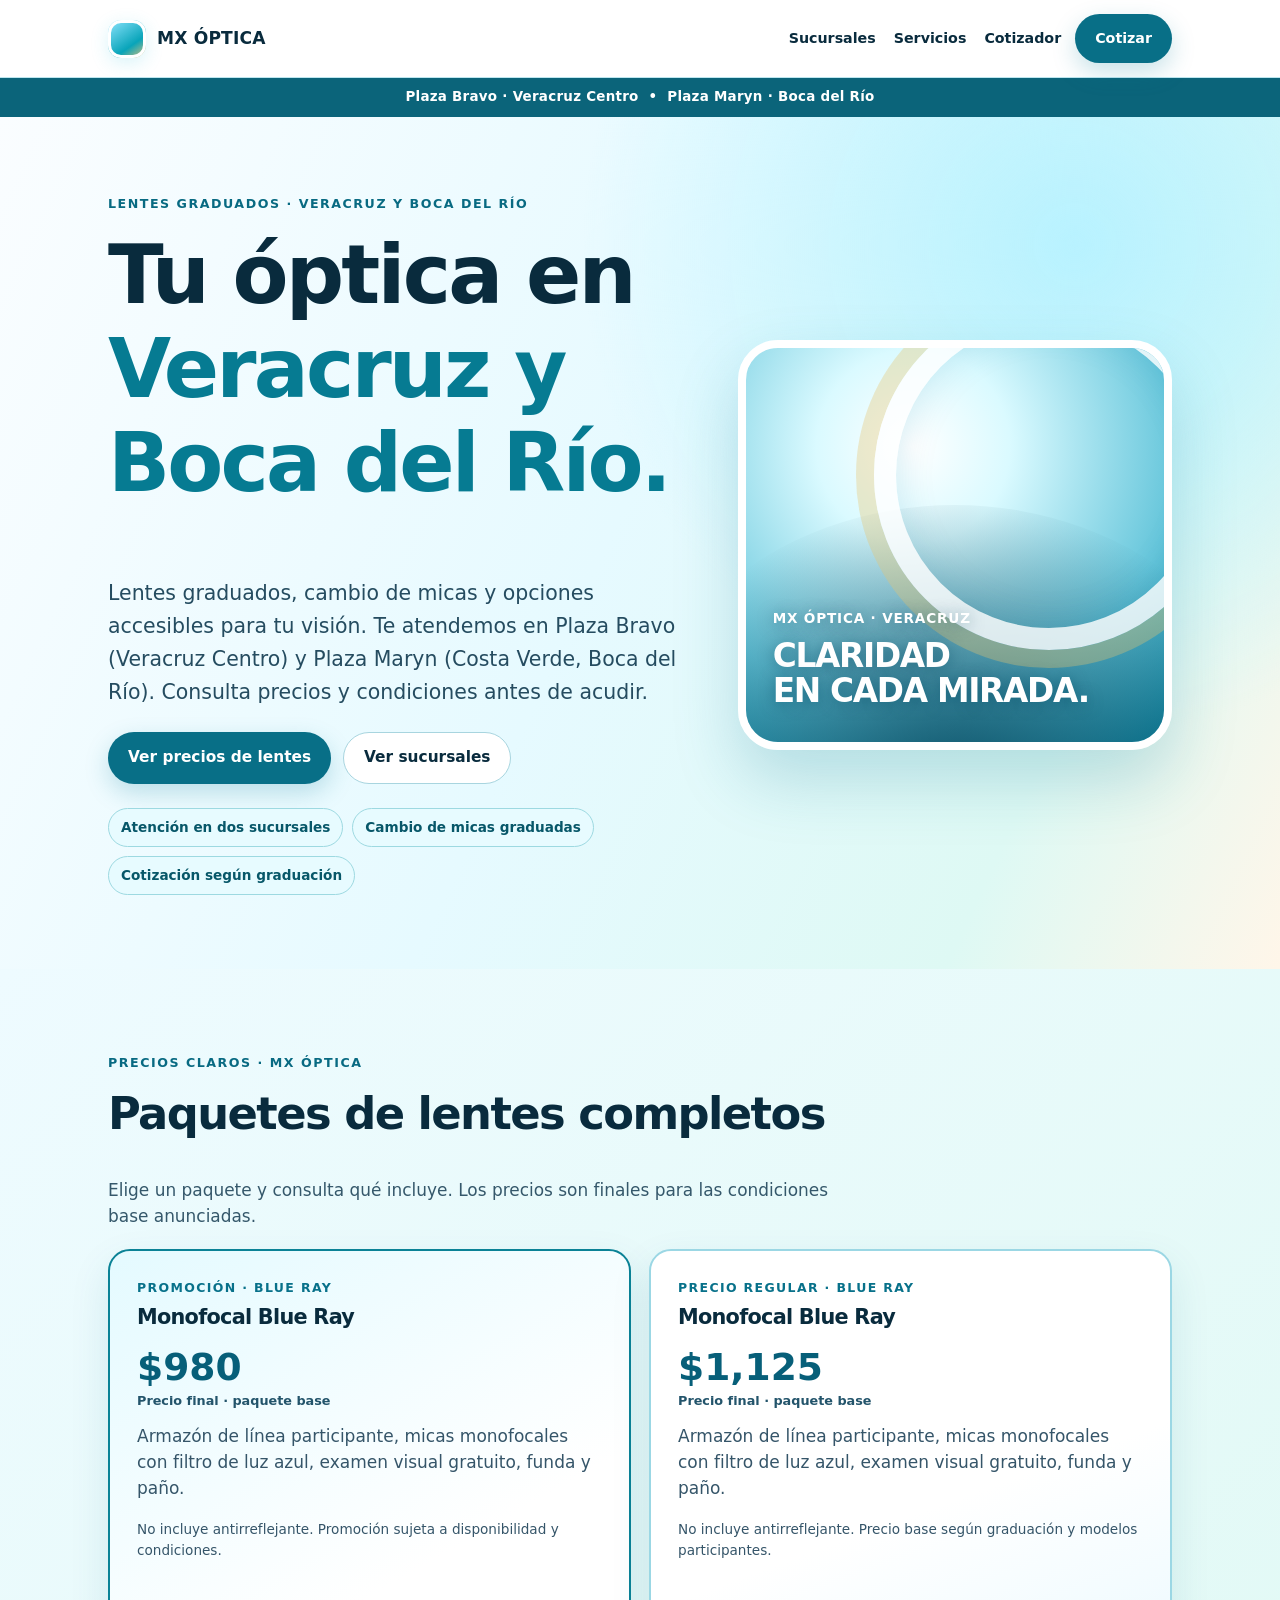
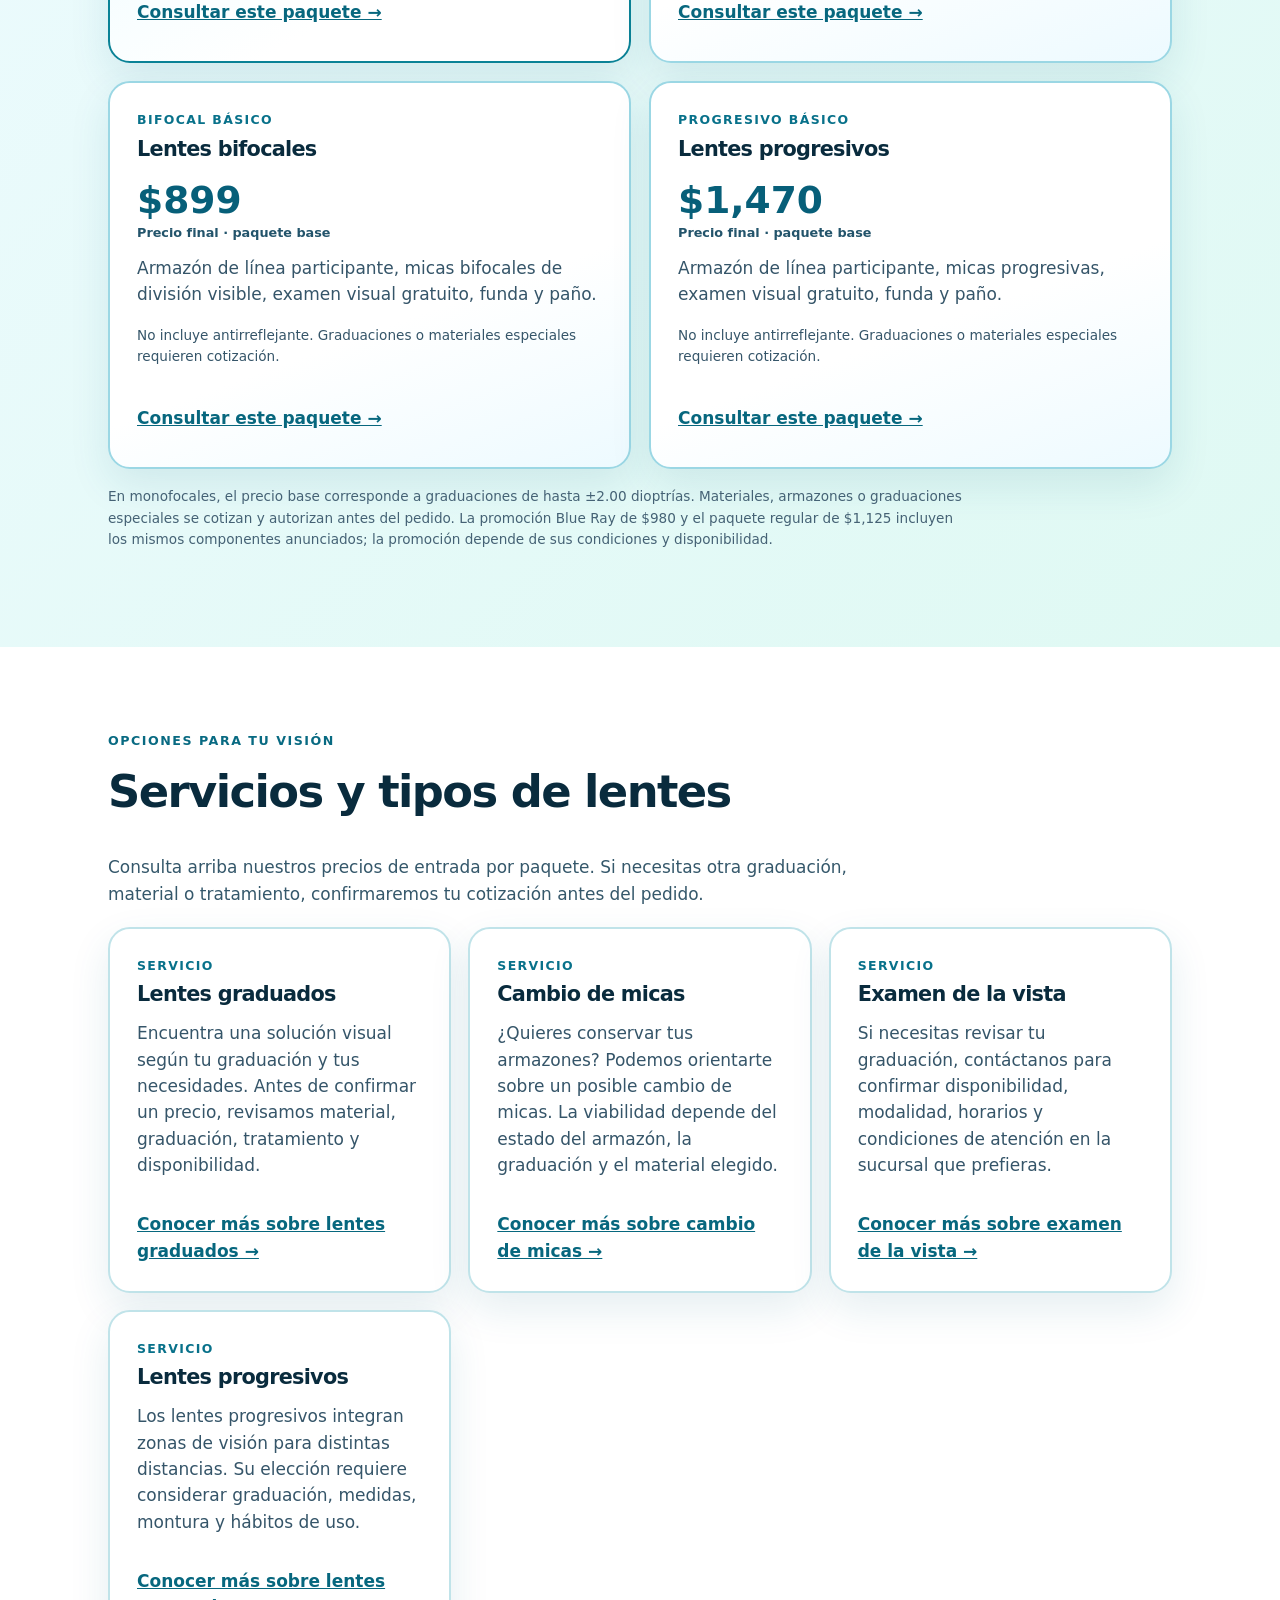
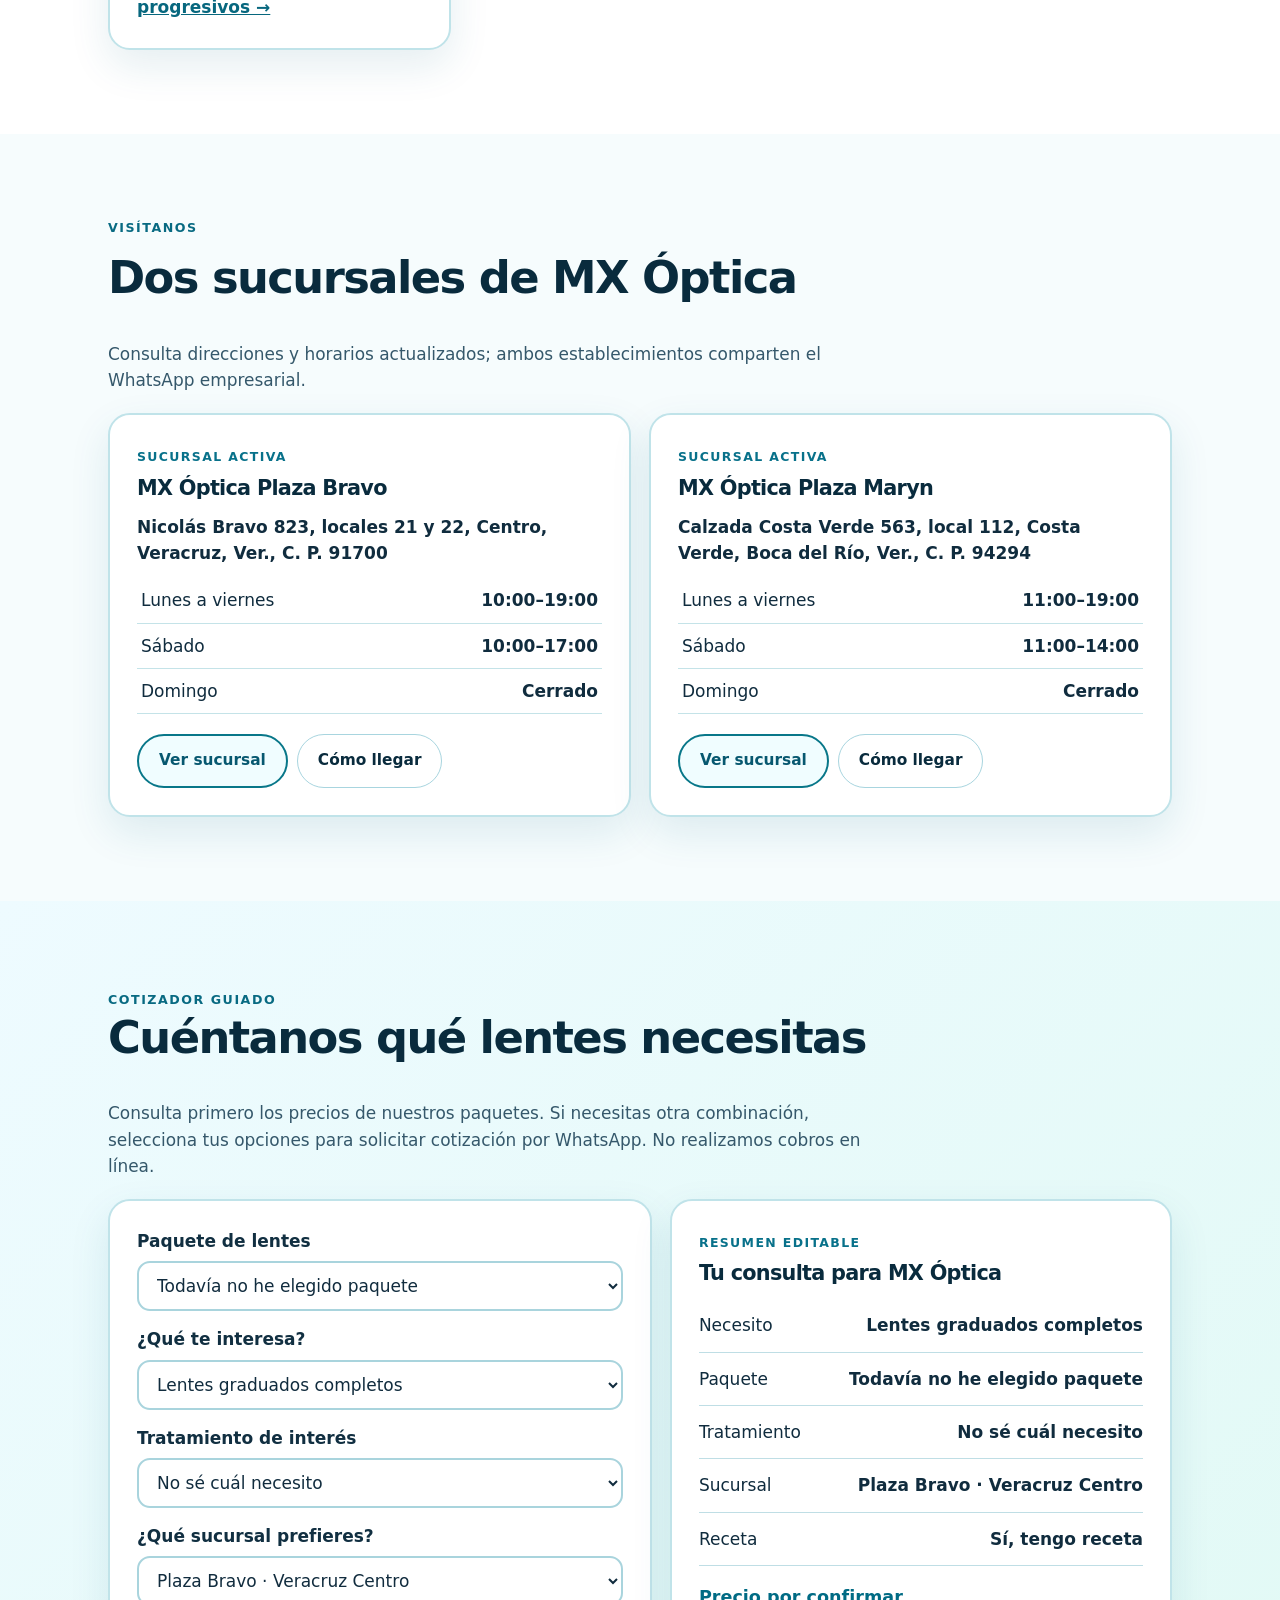
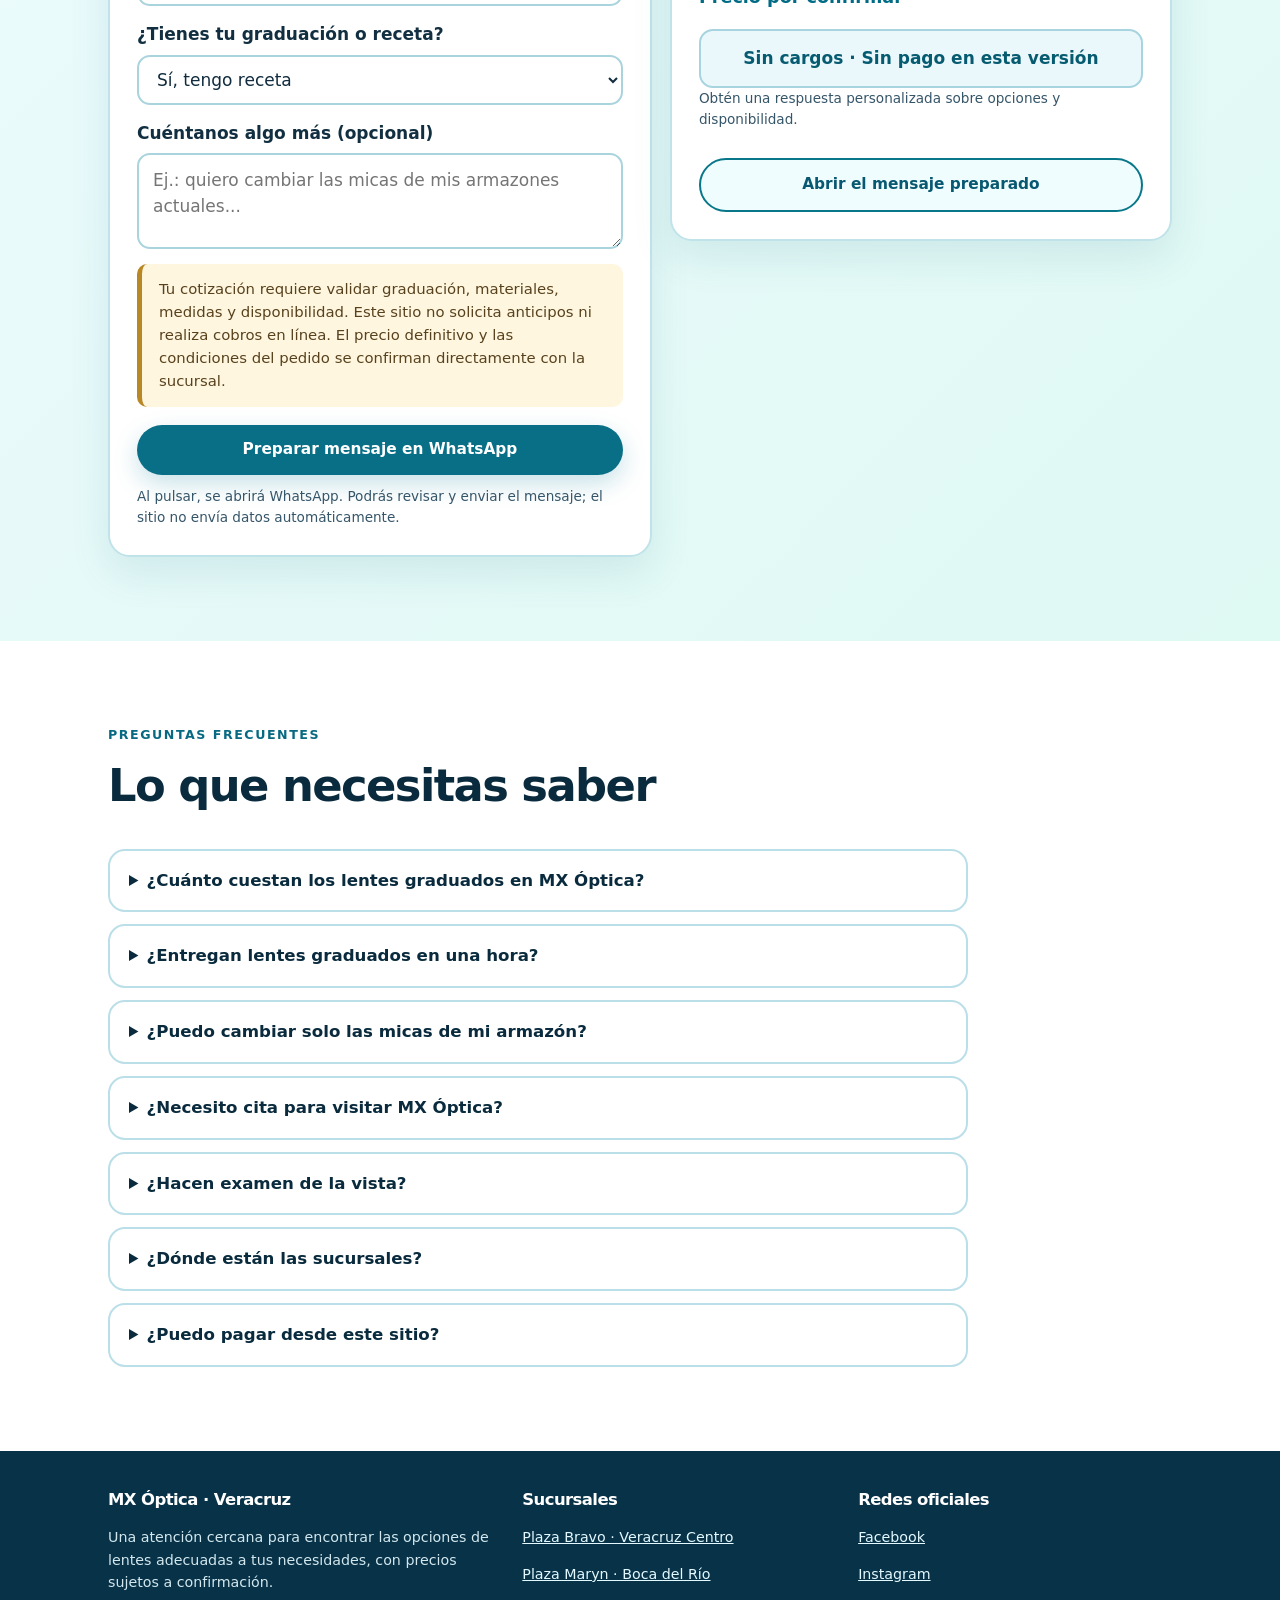
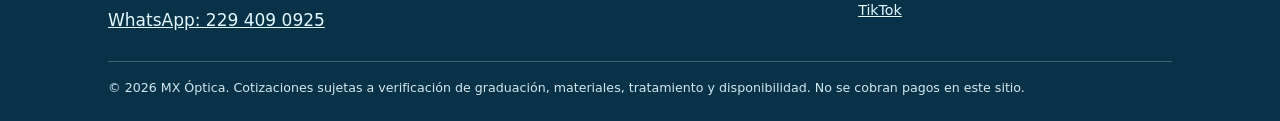
==== commit 005612e5: "fix(PR #3): four authorized packages link to the quote form" ====
--- a/sitio/index.html
+++ b/sitio/index.html
@@ -17,10 +17,10 @@
 <details class="mobile-menu"><summary aria-label="Abrir o cerrar menú"><span aria-hidden="true">☰</span><span class="sr-only">Menú</span></summary><div class="mobile-menu-links"><a href="index.html#sucursales">Sucursales</a><a href="index.html#servicios">Servicios</a><a href="index.html#paquetes">Paquetes y precios</a><a href="index.html#preguntas">Preguntas frecuentes</a></div></details>
 <a class="btn btn-primary header-cta" href="index.html#cotizador">Cotizar</a></nav>
 </div></header><main id="contenido"><div class="topline">Plaza Bravo · Veracruz Centro &nbsp;•&nbsp; Plaza Maryn · Boca del Río</div><section class="hero"><div class="wrap hero-grid"><div><div class="eyebrow">Lentes graduados · Veracruz y Boca del Río</div><h1>Tu óptica en <span style="color:#067b92">Veracruz y Boca del Río.</span></h1><p class="hero-lead">Lentes graduados, cambio de micas y opciones accesibles para tu visión. Te atendemos en Plaza Bravo (Veracruz Centro) y Plaza Maryn (Costa Verde, Boca del Río). Consulta precios y condiciones antes de acudir.</p><div class="hero-actions"><a class="btn btn-primary" href="#paquetes">Ver precios de lentes</a><a class="btn btn-white" href="#sucursales">Ver sucursales</a></div><div class="highlights"><span class="chip">Atención en dos sucursales</span><span class="chip">Cambio de micas graduadas</span><span class="chip">Cotización según graduación</span></div></div><div class="optic-art" role="img" aria-label="Composición artística de luz aqua y formas de lente"><div class="optic-motto"><small>MX ÓPTICA · VERACRUZ</small>CLARIDAD<br>EN CADA MIRADA.</div></div></div></section>
-  <section class="section section-sky" id="paquetes" aria-labelledby="titulo-paquetes"><div class="wrap"><div class="section-head"><div class="eyebrow">Precios claros · MX Óptica</div><h2 id="titulo-paquetes">Paquetes de lentes completos</h2><p>Conoce el precio de entrada de cada paquete, lo que incluye y sus condiciones, sin tener que pedir cotización primero.</p></div><div class="grid-2"><article class="card service-card"><span class="kicker">Promoción monofocal</span><h3>Blue Ray desde $980</h3><p>Armazón de línea participante, micas monofocales con filtro de luz azul, examen visual gratuito, funda y paño.</p><p class="footnote">No incluye antirreflejante. Precio promocional sujeto a disponibilidad y condiciones.</p><div class="go"><a href="#cotizador">Consultar este paquete →</a></div></article><article class="card service-card"><span class="kicker">Monofocal regular</span><h3>Blue Ray desde $1,125</h3><p>Armazón de línea participante, micas monofocales con filtro de luz azul, examen visual gratuito, funda y paño.</p><p class="footnote">No incluye antirreflejante. Precio base según graduación y modelos participantes.</p><div class="go"><a href="#cotizador">Consultar este paquete →</a></div></article><article class="card service-card"><span class="kicker">Bifocal básico</span><h3>Lentes bifocales desde $899</h3><p>Armazón de línea participante, micas bifocales de división visible, examen visual gratuito, funda y paño.</p><p class="footnote">No incluye antirreflejante. Graduaciones o materiales especiales se cotizan aparte.</p><div class="go"><a href="#cotizador">Consultar este paquete →</a></div></article><article class="card service-card"><span class="kicker">Progresivo básico</span><h3>Lentes progresivos desde $1,470</h3><p>Armazón de línea participante, micas progresivas, examen visual gratuito, funda y paño.</p><p class="footnote">No incluye antirreflejante. Graduaciones o materiales especiales se cotizan aparte.</p><div class="go"><a href="#cotizador">Consultar este paquete →</a></div></article></div><p class="footnote" style="margin-top:17px;max-width:100ch">Los importes mostrados son <strong>precios finales de los paquetes base</strong> cuando se cumplen sus condiciones. En monofocales, el precio base corresponde a graduaciones de hasta ±2.00 dioptrías. Fuera de ese rango, o con materiales y armazones especiales, te informamos el precio final antes de hacer el pedido.</p></div></section>
+  <section class="section section-sky" id="paquetes" aria-labelledby="titulo-paquetes"><div class="wrap"><div class="section-head"><div class="eyebrow">Precios claros · MX Óptica</div><h2 id="titulo-paquetes">Paquetes de lentes completos</h2><p>Elige un paquete y consulta qué incluye. Los precios son finales para las condiciones base anunciadas.</p></div><div class="grid-2"><article class="card service-card package-card package-promo"><span class="kicker">Promoción · Blue Ray</span><h3>Monofocal Blue Ray</h3><p class="package-price">$980</p><p class="package-price-note">Precio final · paquete base</p><p>Armazón de línea participante, micas monofocales con filtro de luz azul, examen visual gratuito, funda y paño.</p><p class="footnote">No incluye antirreflejante. Promoción sujeta a disponibilidad y condiciones.</p><div class="go"><a href="#cotizador" data-package="blue-promo" aria-label="Consultar Promoción · Blue Ray de $980">Consultar este paquete →</a></div></article><article class="card service-card package-card"><span class="kicker">Precio regular · Blue Ray</span><h3>Monofocal Blue Ray</h3><p class="package-price">$1,125</p><p class="package-price-note">Precio final · paquete base</p><p>Armazón de línea participante, micas monofocales con filtro de luz azul, examen visual gratuito, funda y paño.</p><p class="footnote">No incluye antirreflejante. Precio base según graduación y modelos participantes.</p><div class="go"><a href="#cotizador" data-package="blue-regular" aria-label="Consultar Precio regular · Blue Ray de $1,125">Consultar este paquete →</a></div></article><article class="card service-card package-card"><span class="kicker">Bifocal básico</span><h3>Lentes bifocales</h3><p class="package-price">$899</p><p class="package-price-note">Precio final · paquete base</p><p>Armazón de línea participante, micas bifocales de división visible, examen visual gratuito, funda y paño.</p><p class="footnote">No incluye antirreflejante. Graduaciones o materiales especiales requieren cotización.</p><div class="go"><a href="#cotizador" data-package="bifocal" aria-label="Consultar Bifocal básico de $899">Consultar este paquete →</a></div></article><article class="card service-card package-card"><span class="kicker">Progresivo básico</span><h3>Lentes progresivos</h3><p class="package-price">$1,470</p><p class="package-price-note">Precio final · paquete base</p><p>Armazón de línea participante, micas progresivas, examen visual gratuito, funda y paño.</p><p class="footnote">No incluye antirreflejante. Graduaciones o materiales especiales requieren cotización.</p><div class="go"><a href="#cotizador" data-package="progresivo" aria-label="Consultar Progresivo básico de $1,470">Consultar este paquete →</a></div></article></div><p class="footnote" style="margin-top:17px;max-width:100ch">En monofocales, el precio base corresponde a graduaciones de hasta ±2.00 dioptrías. Materiales, armazones o graduaciones especiales se cotizan y autorizan antes del pedido. La promoción Blue Ray de $980 y el paquete regular de $1,125 incluyen los mismos componentes anunciados; la promoción depende de sus condiciones y disponibilidad.</p></div></section>
   <section id="servicios" class="section section-white"><div class="wrap"><div class="section-head"><div class="eyebrow">Opciones para tu visión</div><h2>Servicios y tipos de lentes</h2><p>Consulta arriba nuestros precios de entrada por paquete. Si necesitas otra graduación, material o tratamiento, confirmaremos tu cotización antes del pedido.</p></div><div class="grid"><article class="card service-card"><span class="kicker">Servicio</span><h3>Lentes graduados</h3><p>Encuentra una solución visual según tu graduación y tus necesidades. Antes de confirmar un precio, revisamos material, graduación, tratamiento y disponibilidad.</p><div class="go"><a href="servicios/lentes-graduados/">Conocer más sobre lentes graduados →</a></div></article><article class="card service-card"><span class="kicker">Servicio</span><h3>Cambio de micas</h3><p>¿Quieres conservar tus armazones? Podemos orientarte sobre un posible cambio de micas. La viabilidad depende del estado del armazón, la graduación y el material elegido.</p><div class="go"><a href="servicios/cambio-de-micas/">Conocer más sobre cambio de micas →</a></div></article><article class="card service-card"><span class="kicker">Servicio</span><h3>Examen de la vista</h3><p>Si necesitas revisar tu graduación, contáctanos para confirmar disponibilidad, modalidad, horarios y condiciones de atención en la sucursal que prefieras.</p><div class="go"><a href="servicios/examen-de-la-vista/">Conocer más sobre examen de la vista →</a></div></article><article class="card service-card"><span class="kicker">Servicio</span><h3>Lentes progresivos</h3><p>Los lentes progresivos integran zonas de visión para distintas distancias. Su elección requiere considerar graduación, medidas, montura y hábitos de uso.</p><div class="go"><a href="servicios/lentes-progresivos/">Conocer más sobre lentes progresivos →</a></div></article></div></div></section>
   <section id="sucursales" class="section geo-branches"><div class="wrap"><div class="section-head"><div class="eyebrow">Visítanos</div><h2>Dos sucursales de MX Óptica</h2><p>Consulta direcciones y horarios actualizados; ambos establecimientos comparten el WhatsApp empresarial.</p></div><div class="grid-2"><article class="card"><span class="kicker">Sucursal activa</span><h3>MX Óptica Plaza Bravo</h3><address>Nicolás Bravo 823, locales 21 y 22, Centro, Veracruz, Ver., C. P. 91700</address><table class="hours" aria-label="Horario de Plaza Bravo"><tbody><tr><td>Lunes a viernes</td><td>10:00–19:00</td></tr><tr><td>Sábado</td><td>10:00–17:00</td></tr><tr><td>Domingo</td><td>Cerrado</td></tr></tbody></table><div class="links"><a class="btn btn-outline" href="sucursales/plaza-bravo/">Ver sucursal</a><a class="btn btn-white" target="_blank" rel="noopener noreferrer" href="https://www.google.com/maps/search/?api=1&amp;query=Nicol%C3%A1s%20Bravo%20823%2C%20locales%2021%20y%2022%2C%20Centro%2C%20Veracruz%2C%20Veracruz%2C%20M%C3%A9xico">Cómo llegar</a></div></article><article class="card"><span class="kicker">Sucursal activa</span><h3>MX Óptica Plaza Maryn</h3><address>Calzada Costa Verde 563, local 112, Costa Verde, Boca del Río, Ver., C. P. 94294</address><table class="hours" aria-label="Horario de Plaza Maryn"><tbody><tr><td>Lunes a viernes</td><td>11:00–19:00</td></tr><tr><td>Sábado</td><td>11:00–14:00</td></tr><tr><td>Domingo</td><td>Cerrado</td></tr></tbody></table><div class="links"><a class="btn btn-outline" href="sucursales/plaza-maryn/">Ver sucursal</a><a class="btn btn-white" target="_blank" rel="noopener noreferrer" href="https://www.google.com/maps/search/?api=1&amp;query=Calzada%20Costa%20Verde%20563%2C%20local%20112%2C%20Costa%20Verde%2C%20Boca%20del%20R%C3%ADo%2C%20Veracruz%2C%20M%C3%A9xico">Cómo llegar</a></div></article></div></div></section>
-  <section class="section section-sky" id="cotizador" aria-labelledby="cotitulo"><div class="wrap"><div class="section-head"><span class="eyebrow">Cotizador guiado</span><h2 id="cotitulo">Cuéntanos qué lentes necesitas</h2><p>Consulta primero los precios de nuestros paquetes. Si necesitas otra combinación, selecciona tus opciones para solicitar cotización por WhatsApp. No realizamos cobros en línea.</p></div><div class="quote-grid"><form class="card" id="cotizador-form" aria-label="Solicitud de cotización">
+  <section class="section section-sky" id="cotizador" aria-labelledby="cotitulo"><div class="wrap"><div class="section-head"><span class="eyebrow">Cotizador guiado</span><h2 id="cotitulo">Cuéntanos qué lentes necesitas</h2><p>Consulta primero los precios de nuestros paquetes. Si necesitas otra combinación, selecciona tus opciones para solicitar cotización por WhatsApp. No realizamos cobros en línea.</p></div><div class="quote-grid"><form class="card" id="cotizador-form" aria-label="Solicitud de cotización"><div class="input-row"><label for="paquete">Paquete de lentes</label><select class="field" id="paquete" name="paquete"><option value="sin-definir">Todavía no he elegido paquete</option><option value="blue-promo">Monofocal Blue Ray promocional · $980</option><option value="blue-regular">Monofocal Blue Ray regular · $1,125</option><option value="bifocal">Bifocal básico · $899</option><option value="progresivo">Progresivo básico · $1,470</option><option value="personalizado">Otra opción / solo servicio</option></select></div>
     <div class="input-row"><label for="tipo-lente">¿Qué te interesa?</label><select class="field" id="tipo-lente" required><option>Lentes graduados completos</option><option>Solo cambio de micas</option><option>Armazones</option><option>Lentes progresivos</option><option>Lentes bifocales</option><option>Examen de la vista</option><option>Otra consulta</option></select></div>
     <div class="input-row"><label for="tratamiento">Tratamiento de interés</label><select class="field" id="tratamiento"><option>No sé cuál necesito</option><option>Antirreflejante</option><option>Fotocromático</option><option>Filtro de luz azul</option><option>Combinación de tratamientos</option><option>Sin tratamiento adicional</option></select></div>
     <div class="input-row"><label for="sucursal">¿Qué sucursal prefieres?</label><select class="field" id="sucursal"><option value="plaza-bravo">Plaza Bravo · Veracruz Centro</option><option value="plaza-maryn">Plaza Maryn · Boca del Río</option></select></div>
@@ -29,8 +29,8 @@
     <div class="note">Tu cotización requiere validar graduación, materiales, medidas y disponibilidad. Este sitio no solicita anticipos ni realiza cobros en línea. El precio definitivo y las condiciones del pedido se confirman directamente con la sucursal.</div>
     <button class="btn btn-primary" type="submit" style="width:100%;margin-top:18px">Preparar mensaje en WhatsApp</button>
     <p class="footnote" style="margin:11px 0 0">Al pulsar, se abrirá WhatsApp. Podrás revisar y enviar el mensaje; el sitio no envía datos automáticamente.</p>
-  </form><aside class="card quote-summary" aria-label="Resumen de solicitud"><span class="kicker">Resumen editable</span><h3>Tu consulta para MX Óptica</h3><div class="summary-line"><span>Necesito</span><strong id="res-tipo">Lentes graduados completos</strong></div><div class="summary-line"><span>Tratamiento</span><strong id="res-tratamiento">No sé cuál necesito</strong></div><div class="summary-line"><span>Sucursal</span><strong id="res-sucursal">Plaza Bravo · Veracruz Centro</strong></div><div class="summary-line"><span>Receta</span><strong id="res-receta">Sí, tengo receta</strong></div><div class="quote-state">Precio por confirmar</div><div class="empty-price">Sin cargos · Sin pago en esta versión</div><p class="footnote">Obtén una respuesta personalizada sobre opciones y disponibilidad.</p><a href="https://wa.me/522294090925" hidden id="wa-send" target="_blank" rel="noopener noreferrer" class="btn btn-outline">Abrir el mensaje preparado</a></aside></div></div></section>
-  <section class="section section-white" id="preguntas"><div class="wrap"><div class="section-head"><div class="eyebrow">Preguntas frecuentes</div><h2>Lo que necesitas saber</h2></div><div class="faq"><details><summary>¿Cuánto cuestan los lentes graduados en MX Óptica?</summary><p>Monofocal Blue Ray promocional desde $980, monofocal Blue Ray regular desde $1,125, bifocal básico desde $899 y progresivo básico desde $1,470. Incluyen armazón de línea participante, micas graduadas según el paquete, examen visual gratuito, funda y paño. Los precios indicados son finales para los paquetes base; las opciones especiales se cotizan antes del pedido.</p></details><details><summary>¿Entregan lentes graduados en una hora?</summary><p>En Plaza Bravo algunos lentes monofocales de graduación sencilla pueden estar listos aproximadamente en una hora. El tiempo depende de la graduación, el material y la disponibilidad; confirma antes de acudir. Para Plaza Maryn, consulta el tiempo estimado de tu pedido.</p></details><details><summary>¿Puedo cambiar solo las micas de mi armazón?</summary><p>Puedes solicitar una revisión de compatibilidad. Depende del estado del armazón y de las especificaciones de las micas.</p></details><details><summary>¿Necesito cita para visitar MX Óptica?</summary><p>En Plaza Bravo puedes acudir sin cita. En Plaza Maryn recomendamos agendar de lunes a sábado para asegurar la atención; si llegas sin cita, también podemos atenderte según la disponibilidad del momento. Confirma el horario de tu sucursal antes de acudir.</p></details><details><summary>¿Hacen examen de la vista?</summary><p>Consulta la disponibilidad y condiciones del examen de la vista por WhatsApp indicando tu sucursal preferida.</p></details><details><summary>¿Dónde están las sucursales?</summary><p>Plaza Bravo se encuentra en Nicolás Bravo 823, locales 21 y 22, Veracruz Centro. Plaza Maryn está en Calzada Costa Verde 563, local 112, Boca del Río. Revisa los horarios en las páginas de cada sucursal.</p></details><details><summary>¿Puedo pagar desde este sitio?</summary><p>No por ahora. La integración de pagos está pendiente; los importes se autorizarán primero y deberán aceptarse las condiciones aplicables antes de pagar.</p></details></div></div></section></main><footer class="site-footer"><div class="wrap">
+  </form><aside class="card quote-summary" aria-label="Resumen de solicitud"><span class="kicker">Resumen editable</span><h3>Tu consulta para MX Óptica</h3><div class="summary-line"><span>Necesito</span><strong id="res-tipo">Lentes graduados completos</strong></div><div class="summary-line"><span>Paquete</span><strong id="res-paquete">Todavía no he elegido paquete</strong></div><div class="summary-line"><span>Tratamiento</span><strong id="res-tratamiento">No sé cuál necesito</strong></div><div class="summary-line"><span>Sucursal</span><strong id="res-sucursal">Plaza Bravo · Veracruz Centro</strong></div><div class="summary-line"><span>Receta</span><strong id="res-receta">Sí, tengo receta</strong></div><div class="quote-state" id="res-precio">Precio por confirmar</div><div class="empty-price">Sin cargos · Sin pago en esta versión</div><p class="footnote">Obtén una respuesta personalizada sobre opciones y disponibilidad.</p><a href="https://wa.me/522294090925" hidden id="wa-send" target="_blank" rel="noopener noreferrer" class="btn btn-outline">Abrir el mensaje preparado</a></aside></div></div></section>
+  <section class="section section-white" id="preguntas"><div class="wrap"><div class="section-head"><div class="eyebrow">Preguntas frecuentes</div><h2>Lo que necesitas saber</h2></div><div class="faq"><details><summary>¿Cuánto cuestan los lentes graduados en MX Óptica?</summary><p>Monofocal Blue Ray promocional de $980, monofocal Blue Ray regular de $1,125, bifocal básico de $899 y progresivo básico de $1,470. Incluyen armazón de línea participante, micas graduadas según el paquete, examen visual gratuito, funda y paño. Los precios indicados son finales para los paquetes base; las opciones especiales se cotizan antes del pedido.</p></details><details><summary>¿Entregan lentes graduados en una hora?</summary><p>En Plaza Bravo algunos lentes monofocales de graduación sencilla pueden estar listos aproximadamente en una hora. El tiempo depende de la graduación, el material y la disponibilidad; confirma antes de acudir. Para Plaza Maryn, consulta el tiempo estimado de tu pedido.</p></details><details><summary>¿Puedo cambiar solo las micas de mi armazón?</summary><p>Puedes solicitar una revisión de compatibilidad. Depende del estado del armazón y de las especificaciones de las micas.</p></details><details><summary>¿Necesito cita para visitar MX Óptica?</summary><p>En Plaza Bravo puedes acudir sin cita. En Plaza Maryn recomendamos agendar de lunes a sábado para asegurar la atención; si llegas sin cita, también podemos atenderte según la disponibilidad del momento. Confirma el horario de tu sucursal antes de acudir.</p></details><details><summary>¿Hacen examen de la vista?</summary><p>Consulta la disponibilidad y condiciones del examen de la vista por WhatsApp indicando tu sucursal preferida.</p></details><details><summary>¿Dónde están las sucursales?</summary><p>Plaza Bravo se encuentra en Nicolás Bravo 823, locales 21 y 22, Veracruz Centro. Plaza Maryn está en Calzada Costa Verde 563, local 112, Boca del Río. Revisa los horarios en las páginas de cada sucursal.</p></details><details><summary>¿Puedo pagar desde este sitio?</summary><p>No por ahora. La integración de pagos está pendiente; los importes se autorizarán primero y deberán aceptarse las condiciones aplicables antes de pagar.</p></details></div></div></section></main><footer class="site-footer"><div class="wrap">
   <div class="footer-grid"><div><h3>MX Óptica · Veracruz</h3><p>Una atención cercana para encontrar las opciones de lentes adecuadas a tus necesidades, con precios sujetos a confirmación.</p><a href="https://wa.me/522294090925" rel="noopener noreferrer" target="_blank">WhatsApp: 229 409 0925</a></div>
   <div><h3>Sucursales</h3><p><a href="sucursales/plaza-bravo/">Plaza Bravo · Veracruz Centro</a></p><p><a href="sucursales/plaza-maryn/">Plaza Maryn · Boca del Río</a></p></div>
   <div><h3>Redes oficiales</h3><p><a href="https://www.facebook.com/mxoptica" rel="noopener noreferrer" target="_blank">Facebook</a></p><p><a href="https://www.instagram.com/mxoptica/" rel="noopener noreferrer" target="_blank">Instagram</a></p><p><a href="https://www.tiktok.com/@mxoptica" rel="noopener noreferrer" target="_blank">TikTok</a></p></div></div>
--- a/sitio/assets/styles.css
+++ b/sitio/assets/styles.css
@@ -1,413 +1,31 @@
-/* MX Óptica — V5 Cinematográfica · «Ver mejor, vivir mejor».
-   Referencia visual: prototipo V4.5 (Drive). Paleta celeste, aqua, turquesa, blanco luminoso y dorado discreto.
-   Sin fuentes externas ni librerías: rendimiento móvil primero. */
-:root{
-  color-scheme:light;
-  --ink:#06283a;          /* texto principal, contraste AAA sobre blanco */
-  --ink-2:#1d4558;        /* texto secundario, AA+ */
-  --navy:#07344a;
-  --aqua:#0a8ea1;
-  --aqua-deep:#06677d;
-  --turq:#14b8a6;
-  --sky:#7dd3fc;
-  --sky-soft:#e7f8ff;
-  --mint:#dcfbf5;
-  --white:#fbfeff;
-  --gold:#d4a24c;
-  --gold-soft:#f6e6c2;
-  --line:#8fc6d3;
-  --card:#ffffff;
-  --card-blue:#e2f4fb;
-  --shadow-1:0 1px 2px rgba(6,40,58,.06),0 8px 22px rgba(6,90,115,.10);
-  --shadow-2:0 2px 4px rgba(6,40,58,.06),0 22px 48px rgba(6,90,115,.18);
-  --radius:22px;
-  --ease:cubic-bezier(.22,.8,.24,1);
-  --header-h:68px;
+/* MX Óptica — V4 GEO Celestial Aqua. Comercial pública sin panel. */
+:root{color-scheme:light;--sky:#e9faff;--mint:#defbf4;--aqua:#0a8da0;--aqua-deep:#07677e;--navy:#092b3d;--text:#102c3e;--muted:#35586b;--line:#b9e2e9;--surface:#fff;--soft:#f1fcfd;--gold:#e8b65c;--glow:rgba(44,193,221,.18);--radius:22px;--shadow:0 16px 40px rgba(15,103,129,.11)}
+*,*::before,*::after{box-sizing:border-box}html{scroll-behavior:smooth}body{margin:0;background:#f6fcfd;color:var(--text);font-family:Inter,ui-sans-serif,system-ui,-apple-system,BlinkMacSystemFont,"Segoe UI",Arial,sans-serif;font-size:17px;line-height:1.55}a{color:var(--aqua-deep)}a:hover{text-decoration-thickness:2px}button,input,select,textarea{font:inherit}button{cursor:pointer}button:focus-visible,a:focus-visible,input:focus-visible,select:focus-visible,textarea:focus-visible{outline:3px solid #e6a437;outline-offset:3px}img{max-width:100%;height:auto}h1,h2,h3,p{margin-top:0}h1,h2,h3{line-height:1.15;letter-spacing:-.035em;color:var(--navy)}h1{font-size:clamp(2.5rem,6.4vw,5.1rem);font-weight:850}h2{font-size:clamp(1.75rem,4vw,2.8rem);font-weight:820}h3{font-size:1.3rem}p{max-width:72ch}small,.small{font-size:.88rem}.muted{color:var(--muted)}.wrap{max-width:1120px;margin-inline:auto;padding-inline:clamp(17px,3vw,28px)}.skip{position:absolute;top:-100px;left:12px;background:white;padding:12px;z-index:999}.skip:focus{top:12px}.site-header{position:sticky;top:0;z-index:40;background:rgba(255,255,255,.97);border-bottom:1px solid #bde6ef;backdrop-filter:blur(16px)}.header-inner{min-height:77px;display:flex;align-items:center;justify-content:space-between;gap:22px}.logo{display:flex;align-items:center;gap:11px;text-decoration:none;color:var(--navy);font-weight:900;letter-spacing:.01em;white-space:nowrap;font-size:1.07rem}.logo-mark{display:inline-block;width:38px;height:38px;border-radius:13px;background:linear-gradient(145deg,#90e6ff,#08a4b9 65%,#e9c177);box-shadow:inset 0 0 0 3px #fff,0 5px 18px var(--glow)}.site-nav{display:flex;align-items:center;gap:18px;flex-wrap:wrap}.site-nav a{text-decoration:none;font-size:.89rem;color:var(--navy);font-weight:720}.site-nav a:hover{text-decoration:underline}.btn{border:0;border-radius:999px;display:inline-flex;align-items:center;justify-content:center;text-decoration:none;padding:13px 20px;min-height:48px;font-size:.96rem;font-weight:800;gap:8px;transition:transform .18s,box-shadow .18s;white-space:normal;text-align:center}.btn:hover{transform:translateY(-1px)}.btn-primary{color:#fff;background:#086f87;box-shadow:0 9px 24px rgba(0,122,149,.22)}.btn-primary:hover{color:#fff;background:#075b71}.btn-white{background:#fff;border:1px solid #a8d5df;color:var(--navy)}.btn-white:hover{color:var(--navy)}.btn-outline{border:2px solid #087789;color:#075870;background:#f0fdff}.topline{padding:9px 0;text-align:center;font-size:.84rem;font-weight:750;letter-spacing:.02em;background:#0b647a;color:#fff}.hero{position:relative;overflow:hidden;background:radial-gradient(circle at 84% 15%,#b8f2ff 0%,transparent 38%),linear-gradient(115deg,#fafdff 0%,#e6faff 48%,#def9f4 80%,#fff6e9 100%);padding:clamp(36px,6vw,84px) 0 clamp(44px,6vw,74px)}.hero-grid{display:grid;grid-template-columns:1.15fr .85fr;align-items:center;gap:42px}.eyebrow{text-transform:uppercase;font-weight:900;color:#086a82;letter-spacing:.12em;font-size:.79rem;margin-bottom:15px}.hero-lead{font-size:clamp(1.08rem,2.2vw,1.28rem);line-height:1.6;color:#254c60;max-width:52ch}.hero-actions{display:flex;gap:12px;flex-wrap:wrap;margin:24px 0}.highlights{display:flex;flex-wrap:wrap;gap:9px;margin-top:20px}.chip{border:1px solid #9dd9e1;color:#075769;background:#e7fbff;font-weight:750;font-size:.85rem;border-radius:999px;padding:8px 12px}.optic-art{height:410px;border-radius:40px;position:relative;isolation:isolate;overflow:hidden;background:radial-gradient(circle at 40% 25%,#fff 0%,#dafaff 25%,#66c6db 68%,#0f829d 100%);border:8px solid #fff;box-shadow:0 30px 65px rgba(16,123,151,.22)}.optic-art::before{content:"";position:absolute;width:350px;height:350px;max-width:85%;aspect-ratio:1;border:22px solid rgba(255,255,255,.8);border-radius:50%;top:-48px;right:-60px;box-shadow:0 0 0 18px rgba(230,195,109,.35),inset 0 0 38px rgba(8,122,160,.14)}.optic-art::after{content:"";position:absolute;inset:40% -30% -90%;border-radius:50%;background:radial-gradient(circle,rgba(3,65,87,.85),transparent 70%);z-index:-1}.optic-motto{position:absolute;bottom:32px;left:27px;right:22px;color:#fff;font-size:2.05rem;font-weight:900;letter-spacing:-.04em;text-shadow:0 2px 15px rgba(2,72,101,.55);line-height:1.07}.optic-motto small{display:block;color:#fff;font-size:.85rem;letter-spacing:.06em;margin-bottom:14px;font-weight:700}.section{padding:clamp(42px,7vw,84px) 0}.section-white{background:white}.section-sky{background:linear-gradient(135deg,#eefbff,#dff9f3)}.section-head{max-width:760px;margin-bottom:24px}.section-head p{font-size:1.06rem;color:var(--muted)}.grid{display:grid;grid-template-columns:repeat(3,minmax(0,1fr));gap:17px}.grid-2{display:grid;grid-template-columns:repeat(2,minmax(0,1fr));gap:18px}.card{background:#fff;border:2px solid #c0e3e9;border-radius:var(--radius);padding:clamp(19px,2.3vw,27px);box-shadow:var(--shadow)}.card p{color:#355569}.card a:not(.btn){font-weight:800}.kicker{color:#08718a;font-size:.78rem;letter-spacing:.11em;text-transform:uppercase;font-weight:900}.card h3{margin:8px 0 13px}.inline-tags{display:flex;gap:9px;flex-wrap:wrap}.tag{border-radius:12px;padding:6px 10px;background:#e5f9fc;font-size:.78rem;font-weight:800;color:#166079}.service-card{display:flex;flex-direction:column}.service-card .go{margin-top:auto;padding-top:16px}.section-cta{padding:24px;background:#083b51;color:#fff;border-radius:25px;display:flex;justify-content:space-between;align-items:center;gap:20px}.section-cta h2{font-size:1.6rem;color:white;margin:0}.section-cta p{margin:4px 0;color:#dcf7fc}.hours{width:100%;border-collapse:collapse;margin:10px 0 20px}.hours td{border-bottom:1px solid #c4e3e8;padding:9px 4px;vertical-align:top}.hours td:last-child{text-align:right;font-weight:750}.geo-branches .card{height:100%}.geo-branches address{font-style:normal;font-weight:650;margin:12px 0}.geo-branches .links{display:flex;gap:9px;flex-wrap:wrap}.quote-grid{display:grid;grid-template-columns:1.04fr .96fr;gap:18px;align-items:start}.input-row{margin-bottom:15px}.input-row label{display:block;font-weight:760;color:#112f41;margin-bottom:7px}.field{width:100%;display:block;min-height:50px;background:#fff;border:2px solid #a9d4dd;border-radius:13px;padding:12px 14px;color:#112c3e}.field:focus-visible{outline:none;border-color:#006b83;box-shadow:0 0 0 4px rgba(8,141,160,.16)}textarea.field{min-height:96px;resize:vertical}.quote-summary{position:sticky;top:100px}.summary-line{display:flex;justify-content:space-between;gap:20px;border-bottom:1px solid #bfdee5;padding:13px 0}.summary-line strong{text-align:right}.note{border-left:5px solid #ba8725;padding:14px 17px;border-radius:10px;background:#fff6df;color:#58421d;font-size:.93rem}.quote-state{font-size:1.1rem;font-weight:900;color:#006b84;margin:18px 0}.quote-summary .btn{width:100%;margin-top:15px}.footnote{font-size:.85rem;color:#456275}.faq{max-width:860px;display:grid;gap:12px}.faq details{border:2px solid #bbdfe8;border-radius:17px;background:#fff;padding:17px 19px}.faq summary{font-size:1.04rem;color:var(--navy);font-weight:800;cursor:pointer}.faq p{margin:14px 0 0;color:var(--muted)}.breadcrumb{font-size:.86rem;color:#38596b;padding-top:22px}.breadcrumb a{font-weight:700}.page-hero{background:linear-gradient(120deg,#ebfaff,#fff 55%,#e0f8f2);padding:32px 0 42px}.page-hero h1{font-size:clamp(2.25rem,6vw,4.15rem);max-width:920px}.page-hero .intro{font-size:1.2rem;max-width:70ch;color:#244b5e}.page-content{padding:38px 0 70px}.page-content .main-card{max-width:840px}.bullet{padding-left:21px}.bullet li{margin:9px 0}.cta-band{margin-top:25px;padding:23px;border-radius:19px;background:#e0f8fa;border:1px solid #a2d8e2}.site-footer{background:#083248;color:#fff;padding:40px 0 23px}.footer-grid{display:grid;grid-template-columns:1.25fr 1fr 1fr;gap:22px}.site-footer a{color:#e3f9ff}.site-footer h3{color:#fff;font-size:1.03rem}.site-footer p{color:#d2e8ee;font-size:.89rem}.footer-bottom{border-top:1px solid rgba(255,255,255,.24);margin-top:26px;padding-top:16px;font-size:.79rem;color:#d2e8ee}.sr-only{position:absolute!important;width:1px;height:1px;clip:rect(0,0,0,0);white-space:nowrap;overflow:hidden}.accent-rule{height:4px;max-width:86px;background:linear-gradient(90deg,#13b6c0,#e8b65c);border-radius:3px;margin:17px 0}.pill-verified{display:inline-flex;gap:8px;align-items:center;background:#dff8f4;border:1px solid #a5dcd4;border-radius:12px;padding:9px 12px;color:#075d57;font-weight:760;font-size:.84rem}.foot-links{display:flex;gap:14px;flex-wrap:wrap}.empty-price{background:#eaf8fb;border:2px solid #a7d4df;border-radius:14px;padding:14px;text-align:center;font-weight:850;color:#075b71}.callout{padding:20px;border-radius:19px;border:2px solid #b7dee5;background:#f0fbfd}
+@media(max-width:900px){.hero-grid{grid-template-columns:1fr}.optic-art{height:260px}.grid{grid-template-columns:repeat(2,minmax(0,1fr))}.quote-grid,.footer-grid{grid-template-columns:1fr}.quote-summary{position:static}.site-nav{gap:12px}.section-cta{flex-wrap:wrap}}
+@media(max-width:600px){body{font-size:17px}.header-inner{padding-block:11px;min-height:70px;align-items:flex-start}.site-nav{justify-content:flex-end;gap:9px}.site-nav a{font-size:.82rem}.site-nav .nav-hide-mobile{display:none}.logo{font-size:.98rem}.logo-mark{width:31px;height:31px}.header-inner>.btn{display:none}.grid,.grid-2{grid-template-columns:1fr}.hero{padding:33px 0 48px}.optic-art{height:230px;border-width:6px}.optic-motto{font-size:1.75rem}.hero-actions>.btn{width:100%}.section{padding:40px 0}.card{padding:20px}.quote-summary .summary-line{font-size:.94rem}.site-footer{padding-top:30px}}
+@media(prefers-reduced-motion:reduce){*,*::before,*::after{scroll-behavior:auto!important;transition:none!important}}
+
+/* PR #3: responsive header and visible section anchors */
+html{scroll-padding-top:92px}:target{scroll-margin-top:92px}
+.header-inner{gap:16px}.site-nav{flex-wrap:nowrap;gap:14px}.desktop-nav-links{display:flex;align-items:center;gap:18px}.desktop-nav-links a{white-space:nowrap}.header-cta{flex:0 0 auto;white-space:nowrap;color:#fff!important}.mobile-menu{display:none}
+.package-card{border-color:#9bd7e4;background:linear-gradient(160deg,#fff 60%,#edfaff)}
+.package-promo{border:2px solid #0a8296;background:linear-gradient(150deg,#e4faff,#fff 70%)}
+.package-price{font-size:clamp(1.9rem,3vw,2.35rem);line-height:1.05;font-weight:900;color:#075f79!important;margin:6px 0 0}
+.package-price-note{font-size:.8rem;font-weight:800;color:#23546b!important;margin:3px 0 12px}
+.package-card .go a{display:inline-flex;align-items:center;min-height:44px}
+.section-head{margin-bottom:20px}
+@media(max-width:780px){
+.header-inner{min-height:64px;padding-block:8px;align-items:center;flex-wrap:nowrap}
+.logo{flex:0 1 auto;min-width:0;gap:8px}
+.site-nav{gap:8px;margin-left:auto}.desktop-nav-links{display:none}
+.mobile-menu{display:block;position:relative}
+.mobile-menu summary{list-style:none;display:flex;align-items:center;justify-content:center;width:44px;height:44px;border:1px solid #a4d4de;border-radius:12px;background:#effaff;color:#083b50;font-size:1.45rem;font-weight:800;cursor:pointer}
+.mobile-menu summary::-webkit-details-marker{display:none}
+.mobile-menu[open] summary{background:#d5f4fa}
+.mobile-menu-links{position:absolute;right:0;top:calc(100% + 9px);min-width:220px;padding:9px;display:grid;gap:2px;border:2px solid #a7d9e4;background:#fff;border-radius:14px;box-shadow:0 12px 28px rgba(8,45,65,.19);z-index:80}
+.mobile-menu-links a{display:block;padding:12px;border-radius:8px;color:#082f44;font-size:.98rem;font-weight:800;text-decoration:none;white-space:nowrap}
+.mobile-menu-links a:hover,.mobile-menu-links a:focus-visible{background:#e9faff}
+.header-cta{padding:9px 14px;min-height:44px;font-size:.91rem}
+.section{padding:34px 0}.section-head{margin-bottom:16px}.hero{padding:28px 0 35px}.hero-actions{margin:17px 0}.highlights{margin-top:12px}.page-content{padding:29px 0 44px}.page-hero{padding:24px 0 32px}
 }
-*,*::before,*::after{box-sizing:border-box}
-[hidden]{display:none!important}
-html{scroll-behavior:smooth;scroll-padding-top:calc(var(--header-h) + 12px);-webkit-text-size-adjust:100%}
-body{margin:0;background:var(--white);color:var(--ink);font-family:ui-sans-serif,system-ui,-apple-system,BlinkMacSystemFont,"Segoe UI",Roboto,Arial,sans-serif;font-size:17px;line-height:1.55;overflow-x:hidden}
-a{color:var(--aqua-deep);text-underline-offset:3px}
-a:hover{text-decoration-thickness:2px}
-button,input,select,textarea{font:inherit;color:inherit}
-button{cursor:pointer}
-:focus-visible{outline:3px solid #c48a21;outline-offset:3px;border-radius:6px}
-img,video{max-width:100%;display:block}
-h1,h2,h3,p{margin-top:0}
-h1,h2,h3{line-height:1.1;letter-spacing:-.03em;color:var(--navy)}
-h1{font-size:clamp(2.5rem,6.4vw,5rem);font-weight:850}
-h2{font-size:clamp(1.9rem,4.2vw,3rem);font-weight:820;margin-bottom:.4em}
-h3{font-size:1.28rem;font-weight:800}
-p{max-width:70ch}
-.wrap{max-width:1160px;margin-inline:auto;padding-inline:clamp(16px,3.4vw,32px)}
-.skip{position:absolute;top:-100px;left:12px;background:#fff;color:var(--ink);padding:12px 16px;z-index:999;border-radius:10px;font-weight:800}
-.skip:focus{top:12px}
-.sr-only{position:absolute!important;width:1px;height:1px;clip:rect(0,0,0,0);white-space:nowrap;overflow:hidden}
-
-/* ---------- Encabezado + menú móvil ---------- */
-.site-header{position:sticky;top:0;z-index:50;background:rgba(251,254,255,.88);backdrop-filter:saturate(1.4) blur(14px);-webkit-backdrop-filter:saturate(1.4) blur(14px);border-bottom:1px solid rgba(143,198,211,.55);transition:box-shadow .3s var(--ease),background .3s}
-.site-header.is-scrolled{box-shadow:0 6px 24px rgba(6,60,80,.10);background:rgba(251,254,255,.96)}
-.header-inner{min-height:var(--header-h);display:flex;align-items:center;justify-content:space-between;gap:18px}
-.logo{display:flex;align-items:center;gap:11px;text-decoration:none;color:var(--navy);font-weight:900;letter-spacing:.14em;white-space:nowrap;font-size:1.02rem}
-.logo b{color:var(--aqua-deep);font-weight:900}
-.logo-mark{display:inline-block;width:34px;height:34px;border-radius:50%;background:conic-gradient(from 210deg,#7dd3fc,#14b8a6,#0a8ea1,#d4a24c,#7dd3fc);box-shadow:inset 0 0 0 4px #fff,0 4px 14px rgba(20,184,166,.35)}
-.site-nav{display:flex;align-items:center;gap:6px}
-.site-nav a{text-decoration:none;font-size:.95rem;color:var(--ink);font-weight:750;padding:10px 12px;border-radius:999px;transition:background .2s,color .2s}
-.site-nav a:hover{background:var(--sky-soft);color:var(--aqua-deep)}
-.site-nav .btn{margin-left:6px}
-.site-nav a.btn-primary,.site-nav a.btn-primary:hover{color:#fff;background:linear-gradient(135deg,#0a8ea1,#06677d)}
-.menu-toggle{display:none;align-items:center;justify-content:center;width:46px;height:46px;border-radius:14px;border:1.5px solid var(--line);background:#fff;color:var(--navy)}
-.menu-toggle .bars,.menu-toggle .bars::before,.menu-toggle .bars::after{display:block;width:20px;height:2.4px;border-radius:2px;background:currentColor;position:relative;transition:transform .3s var(--ease),opacity .2s}
-.menu-toggle .bars::before,.menu-toggle .bars::after{content:"";position:absolute;left:0}
-.menu-toggle .bars::before{top:-6.5px}.menu-toggle .bars::after{top:6.5px}
-.menu-toggle[aria-expanded="true"] .bars{background:transparent}
-.menu-toggle[aria-expanded="true"] .bars::before{transform:translateY(6.5px) rotate(45deg)}
-.menu-toggle[aria-expanded="true"] .bars::after{transform:translateY(-6.5px) rotate(-45deg)}
-
-/* ---------- Botones ---------- */
-.btn{border:0;border-radius:999px;display:inline-flex;align-items:center;justify-content:center;gap:10px;text-decoration:none;padding:13px 22px;min-height:50px;font-size:1rem;font-weight:800;line-height:1.2;text-align:center;transition:transform .25s var(--ease),box-shadow .25s var(--ease),background .2s}
-.btn:hover{transform:translateY(-2px)}
-.btn:active{transform:translateY(0) scale(.98)}
-.btn-primary{color:#fff;background:linear-gradient(135deg,#0a8ea1,#06677d);box-shadow:0 10px 26px rgba(6,103,125,.30)}
-.btn-primary:hover{color:#fff;box-shadow:0 14px 32px rgba(6,103,125,.38)}
-.btn-white{background:#fff;border:1.5px solid var(--line);color:var(--navy)}
-.btn-white:hover{color:var(--navy);box-shadow:var(--shadow-1)}
-.btn-outline{border:2px solid var(--aqua-deep);color:var(--aqua-deep);background:#f2fdff}
-.btn-wa{background:#0f7a4f;color:#fff;box-shadow:0 10px 26px rgba(15,122,79,.28)}
-.btn-wa:hover{color:#fff;background:#0b6741}
-.btn .arrow{transition:transform .25s var(--ease)}
-.btn:hover .arrow{transform:translateX(4px)}
-
-/* ---------- Hero cinematográfico ---------- */
-.cinema{position:relative;isolation:isolate;overflow:hidden;background:radial-gradient(circle at 82% 12%,#bdf3ff 0,transparent 42%),radial-gradient(circle at 8% 90%,#d6fbf2 0,transparent 40%),linear-gradient(120deg,#fbfeff 0%,#e5f8ff 52%,#fff7e8 100%)}
-.cinema-grid{display:grid;grid-template-columns:1.05fr .95fr;gap:clamp(28px,5vw,64px);align-items:center;padding-block:clamp(36px,6vw,80px)}
-.cinema-kicker{font-size:.8rem;font-weight:900;letter-spacing:.28em;text-transform:uppercase;color:var(--aqua-deep);display:flex;align-items:center;gap:12px}
-.cinema-kicker::before{content:"";width:34px;height:2px;background:var(--gold)}
-.cinema h1{font-family:Georgia,"Times New Roman",serif;font-weight:400;font-size:clamp(3rem,7.2vw,6.1rem);letter-spacing:-.045em;line-height:.98;margin:18px 0 20px;color:var(--navy)}
-.cinema h1 em{font-style:italic;color:var(--aqua);display:block}
-.cinema-lead{font-size:clamp(1.1rem,1.9vw,1.3rem);color:var(--ink-2);max-width:46ch;line-height:1.55}
-.cinema-actions{display:flex;flex-wrap:wrap;gap:12px;margin:26px 0 22px}
-.chips{display:flex;flex-wrap:wrap;gap:8px;padding:0;margin:0;list-style:none}
-.chip{border:1.5px solid #a9dbe5;background:rgba(255,255,255,.8);color:var(--navy);font-weight:750;font-size:.86rem;border-radius:999px;padding:7px 13px}
-.chip-gold{border-color:#e2c27f;background:#fff8e8}
-.cinema-stage{position:relative;justify-self:center;width:min(100%,460px)}
-.cinema-frame{position:relative;aspect-ratio:9/14;border-radius:260px 260px 32px 32px;overflow:hidden;border:8px solid #fff;background:#bce9f0;box-shadow:0 40px 80px rgba(13,105,135,.28),0 0 0 1px rgba(143,198,211,.5)}
-.cinema-poster,.cinema-video{position:absolute;inset:0;width:100%;height:100%;object-fit:cover;object-position:50% 30%}
-.cinema-video{opacity:0;transition:opacity .9s var(--ease)}
-.cinema-video.is-playing{opacity:1}
-.cinema-frame::after{content:"";position:absolute;inset:0;pointer-events:none;background:linear-gradient(180deg,rgba(255,255,255,.12),transparent 30%,transparent 70%,rgba(6,40,58,.30))}
-.cinema-ring{position:absolute;inset:-26px -30px auto auto;width:150px;height:150px;border-radius:50%;border:2px solid rgba(212,162,76,.7);pointer-events:none;animation:float 9s ease-in-out infinite}
-.cinema-ring.r2{inset:auto auto 40px -38px;width:96px;height:96px;border-color:rgba(20,184,166,.6);animation-duration:11s;animation-direction:reverse}
-.cinema-badge{position:absolute;left:-18px;bottom:46px;z-index:2;background:rgba(255,255,255,.95);border:1px solid #cbe9f0;border-radius:18px;padding:12px 16px;box-shadow:var(--shadow-2);font-size:.86rem;font-weight:800;color:var(--navy);max-width:210px;line-height:1.3}
-.cinema-badge span{display:block;font-size:.72rem;letter-spacing:.14em;text-transform:uppercase;color:var(--aqua-deep);margin-bottom:3px}
-.video-toggle{position:absolute;right:14px;bottom:14px;z-index:3;border:1px solid rgba(255,255,255,.7);background:rgba(6,50,64,.72);color:#fff;border-radius:999px;padding:8px 14px;font-size:.8rem;font-weight:750;min-height:38px}
-.video-toggle[hidden]{display:none}
-@keyframes float{0%,100%{transform:translateY(0)}50%{transform:translateY(-12px)}}
-@keyframes rise{from{opacity:0;transform:translateY(22px)}to{opacity:1;transform:none}}
-@keyframes glow{0%,100%{box-shadow:0 10px 26px rgba(6,103,125,.30)}50%{box-shadow:0 10px 34px rgba(20,184,166,.55)}}
-.cinema-copy>*{animation:rise .9s var(--ease) both}
-.cinema-copy>:nth-child(2){animation-delay:.08s}.cinema-copy>:nth-child(3){animation-delay:.16s}.cinema-copy>:nth-child(4){animation-delay:.24s}.cinema-copy>:nth-child(5){animation-delay:.32s}
-.cinema-stage{animation:rise 1.1s .1s var(--ease) both}
-.cinema-actions .btn-primary{animation:glow 4.5s 2s ease-in-out infinite}
-
-/* ---------- Franja de confianza ---------- */
-.trustbar{background:var(--navy);color:#e9fbff}
-.trustbar ul{list-style:none;margin:0;padding:14px 0;display:flex;flex-wrap:wrap;justify-content:center;gap:10px 28px;font-weight:750;font-size:.92rem}
-.trustbar li{display:flex;align-items:center;gap:9px}
-.trustbar li::before{content:"";width:7px;height:7px;border-radius:50%;background:var(--gold)}
-
-/* ---------- Secciones ---------- */
-.section{padding:clamp(52px,8vw,100px) 0;position:relative}
-.section-white{background:#fff}
-.section-sky{background:linear-gradient(180deg,#eaf9ff 0%,#e2faf5 100%)}
-.section-aqua{background:linear-gradient(160deg,#dff6fb 0%,#ecfbf7 60%,#fff8ea 100%)}
-.section-wave::before{content:"";position:absolute;left:0;right:0;top:-1px;height:42px;background:inherit;clip-path:ellipse(70% 100% at 50% 0);opacity:.0}
-.section-head{max-width:760px;margin-bottom:30px}
-.section-head p{font-size:1.1rem;color:var(--ink-2)}
-.eyebrow{display:inline-flex;align-items:center;gap:10px;text-transform:uppercase;font-weight:900;color:var(--aqua-deep);letter-spacing:.16em;font-size:.8rem;margin-bottom:12px}
-.eyebrow::before{content:"";width:22px;height:2px;background:var(--gold)}
-.grid{display:grid;grid-template-columns:repeat(3,minmax(0,1fr));gap:18px}
-.grid-2{display:grid;grid-template-columns:repeat(2,minmax(0,1fr));gap:20px}
-.grid-4{display:grid;grid-template-columns:repeat(4,minmax(0,1fr));gap:16px}
-
-/* ---------- Tarjetas (diferenciadas del fondo) ---------- */
-.card{background:var(--card);border:1.5px solid var(--line);border-radius:var(--radius);padding:clamp(18px,2.3vw,28px);box-shadow:var(--shadow-1);transition:transform .35s var(--ease),box-shadow .35s var(--ease),border-color .3s}
-.card p{color:var(--ink-2)}
-.card h3{margin:8px 0 10px}
-.card-hover:hover{transform:translateY(-4px);box-shadow:var(--shadow-2);border-color:#5fb0c2}
-.kicker{color:var(--aqua-deep);font-size:.76rem;letter-spacing:.13em;text-transform:uppercase;font-weight:900}
-.pkg-card{background:linear-gradient(155deg,#d6f1fa 0%,#ecf8fd 100%);border-color:#7fbccb;display:flex;flex-direction:column}
-.pkg-card:nth-child(2n){background:linear-gradient(155deg,#dcecfa 0%,#eef7fd 100%)}
-.pkg-card h3{font-size:1.4rem;color:#052b40}
-.pkg-card .use{font-weight:600;color:var(--ink-2);margin-bottom:10px}
-.pkg-icon{width:46px;height:46px;border-radius:14px;display:grid;place-items:center;background:#fff;border:1.5px solid #b5dbe5;color:var(--aqua-deep);margin-bottom:6px}
-.price-tag{margin:auto 0 0;padding-top:14px;border-top:1px dashed #94c6d2}
-.price-tag .price{display:block;font-size:1.25rem;font-weight:850;color:var(--aqua-deep)}
-.price-tag .price-status{display:inline-block;margin-top:4px;font-size:.78rem;font-weight:800;color:#6a4b12;background:var(--gold-soft);border-radius:8px;padding:3px 8px}
-.price-tag .price-status.is-ok{color:#0b5a3a;background:#d8f5e6}
-.card-cta{margin-top:14px;align-self:flex-start;background:none;border:0;padding:6px 0;font-weight:850;color:var(--aqua-deep);display:inline-flex;gap:8px;align-items:center;text-decoration:underline;text-underline-offset:4px}
-.trt-card{background:linear-gradient(150deg,#fbffff 0%,#e5f4f9 100%);border-color:#93c9d4;display:flex;flex-direction:column;padding:16px 16px 14px}
-.trt-card h3{font-size:1.06rem;margin:6px 0 6px;color:#052b40}
-.trt-card p{font-size:.95rem;line-height:1.35;margin-bottom:8px}
-.trt-card .tariff{margin-top:auto;font-size:.86rem;font-weight:850;color:var(--aqua-deep)}
-.trt-card.combo{border-color:#d6b46d;background:linear-gradient(150deg,#fffdf6 0%,#f4f1e4 100%)}
-.trt-card.combo .kicker{color:#8a6416}
-.trt-card button{all:unset}
-.service-card{display:flex;flex-direction:column}
-.service-card .go{margin-top:auto;padding-top:14px}
-.service-card .go a{font-weight:850;text-decoration:none}
-.service-card .go a:hover{text-decoration:underline}
-
-/* ---------- Sucursales ---------- */
-.branch-card{position:relative;overflow:hidden}
-.branch-card::after{content:"";position:absolute;right:-60px;top:-60px;width:180px;height:180px;border-radius:50%;background:radial-gradient(circle,rgba(125,211,252,.35),transparent 70%);pointer-events:none}
-.branch-card address{font-style:normal;font-weight:700;margin:10px 0;color:var(--ink)}
-.hours{width:100%;border-collapse:collapse;margin:10px 0 18px}
-.hours td{border-bottom:1px solid #c4e3e8;padding:9px 4px;vertical-align:top}
-.hours td:last-child{text-align:right;font-weight:800}
-.links{display:flex;gap:10px;flex-wrap:wrap}
-
-/* ---------- Cotizador ---------- */
-.quote-shell{display:grid;grid-template-columns:1.1fr .9fr;gap:20px;align-items:start}
-.quote-form{background:#fff;border:1.5px solid var(--line);border-radius:26px;padding:clamp(18px,2.6vw,30px);box-shadow:var(--shadow-2)}
-.steps{display:grid;grid-template-columns:repeat(2,minmax(0,1fr));gap:14px 16px}
-.step{min-width:0}
-.step.full{grid-column:1/-1}
-.step label,.step legend{display:flex;align-items:center;gap:9px;font-weight:850;color:var(--ink);margin-bottom:7px;font-size:1rem;padding:0}
-.step-n{flex:0 0 26px;height:26px;border-radius:50%;display:grid;place-items:center;background:var(--navy);color:#fff;font-size:.8rem;font-weight:900}
-.field{width:100%;display:block;min-height:52px;background:#fff;border:1.5px solid #8eb9c5;border-radius:14px;padding:12px 40px 12px 14px;color:var(--ink);font-size:1rem;appearance:none;-webkit-appearance:none;transition:border-color .2s,box-shadow .2s}
-select.field{background-image:linear-gradient(45deg,transparent 50%,var(--aqua-deep) 50%),linear-gradient(135deg,var(--aqua-deep) 50%,transparent 50%);background-position:calc(100% - 20px) 52%,calc(100% - 14px) 52%;background-size:6px 6px;background-repeat:no-repeat}
-.field:focus-visible{outline:none;border-color:var(--aqua-deep);box-shadow:0 0 0 4px rgba(10,142,161,.2)}
-textarea.field{min-height:92px;resize:vertical;padding-right:14px}
-.hint{font-size:.85rem;color:var(--ink-2);margin:6px 0 0}
-.note{border-left:5px solid var(--gold);padding:13px 16px;border-radius:12px;background:#fff7e3;color:#4e3a13;font-size:.95rem;margin:18px 0 0}
-.quote-submit{width:100%;margin-top:18px;min-height:56px;font-size:1.08rem}
-.footnote{font-size:.88rem;color:var(--ink-2)}
-.quote-summary{position:sticky;top:calc(var(--header-h) + 16px);background:linear-gradient(160deg,#07344a 0%,#0a5b70 100%);color:#eafcff;border:0;border-radius:26px;padding:clamp(20px,2.6vw,30px);box-shadow:var(--shadow-2)}
-.quote-summary h3{color:#fff;margin-top:6px}
-.quote-summary .kicker{color:#9eeefa}
-.summary-line{display:flex;justify-content:space-between;gap:16px;border-bottom:1px solid rgba(255,255,255,.18);padding:11px 0;font-size:.97rem}
-.summary-line span{color:#bfe8f2}
-.summary-line strong{text-align:right;color:#fff}
-.quote-state{margin:18px 0 10px;padding:16px;border-radius:16px;background:rgba(255,255,255,.1);border:1px solid rgba(158,238,250,.35)}
-.quote-state .label{font-size:.78rem;letter-spacing:.14em;text-transform:uppercase;color:#9eeefa;font-weight:900}
-.quote-state .amount{display:block;font-size:clamp(1.6rem,3.5vw,2.1rem);font-weight:850;color:#fff;letter-spacing:-.02em;margin:4px 0 2px}
-.quote-state .status{display:inline-block;font-size:.8rem;font-weight:850;border-radius:8px;padding:3px 9px;background:var(--gold-soft);color:#5d420e}
-.quote-state .status.is-ok{background:#c9f3dd;color:#0b5a3a}
-.quote-state .explain{font-size:.88rem;color:#d3eef5;margin:8px 0 0}
-.quote-summary .footnote{color:#cfe9f0}
-.quote-summary .btn{width:100%;margin-top:12px}
-.quote-summary .btn-outline{background:#fff;color:var(--aqua-deep);border-color:#fff}
-
-/* ---------- FAQ ---------- */
-.faq{max-width:880px;display:grid;gap:12px}
-.faq details{border:1.5px solid #a9d6e1;border-radius:18px;background:#fff;padding:0;box-shadow:var(--shadow-1);transition:border-color .2s}
-.faq details[open]{border-color:var(--aqua)}
-.faq summary{font-size:1.08rem;color:var(--navy);font-weight:850;cursor:pointer;padding:18px 52px 18px 20px;position:relative;list-style:none}
-.faq summary::-webkit-details-marker{display:none}
-.faq summary::after{content:"+";position:absolute;right:18px;top:50%;transform:translateY(-50%);width:28px;height:28px;border-radius:50%;display:grid;place-items:center;background:var(--sky-soft);color:var(--aqua-deep);font-weight:900;transition:transform .3s var(--ease)}
-.faq details[open] summary::after{transform:translateY(-50%) rotate(45deg)}
-.faq details p{margin:0;padding:0 20px 18px;color:var(--ink-2)}
-
-/* ---------- Banda CTA ---------- */
-.section-cta{padding:clamp(24px,4vw,40px);background:linear-gradient(130deg,#07344a,#0a7487 70%,#14b8a6);color:#fff;border-radius:28px;display:flex;justify-content:space-between;align-items:center;gap:20px;flex-wrap:wrap;box-shadow:var(--shadow-2)}
-.section-cta h2{color:#fff;margin:0 0 6px;font-size:clamp(1.5rem,3vw,2.2rem)}
-.section-cta p{margin:0;color:#e2f8fc}
-
-/* ---------- Páginas internas ---------- */
-.breadcrumb{font-size:.9rem;color:var(--ink-2);padding-top:6px;margin-bottom:14px}
-.breadcrumb a{font-weight:750}
-.page-hero{position:relative;overflow:hidden;background:radial-gradient(circle at 90% 0,#c4f1ff 0,transparent 45%),linear-gradient(120deg,#effbff,#fff 55%,#e3f9f3);padding:28px 0 46px}
-.page-hero h1{font-size:clamp(2.3rem,6vw,4.2rem);max-width:920px;font-family:Georgia,"Times New Roman",serif;font-weight:400;letter-spacing:-.04em}
-.page-hero .intro{font-size:1.2rem;max-width:66ch;color:var(--ink-2)}
-.hero-actions{display:flex;gap:12px;flex-wrap:wrap;margin:22px 0 0}
-.page-content{padding:40px 0 76px}
-.page-content .main-card{max-width:860px}
-.bullet{padding-left:22px}
-.bullet li{margin:9px 0}
-.cta-band{margin-top:26px;padding:24px;border-radius:20px;background:linear-gradient(140deg,#dff6fb,#fff8ea);border:1.5px solid #a2d8e2}
-.callout{padding:clamp(20px,3vw,32px);border-radius:24px;border:1.5px solid #a9d6e1;background:linear-gradient(140deg,#effcff,#fffaf0);box-shadow:var(--shadow-1)}
-.accent-rule{height:4px;max-width:86px;background:linear-gradient(90deg,var(--turq),var(--gold));border-radius:3px;margin:18px 0}
-
-/* ---------- Pie ---------- */
-.site-footer{background:linear-gradient(180deg,#07344a,#05283a);color:#fff;padding:48px 0 calc(28px + env(safe-area-inset-bottom))}
-.footer-grid{display:grid;grid-template-columns:1.3fr 1fr 1fr;gap:26px}
-.site-footer a{color:#dff8ff}
-.site-footer h3{color:#fff;font-size:1.05rem}
-.site-footer p{color:#d0e7ee;font-size:.93rem}
-.footer-bottom{border-top:1px solid rgba(255,255,255,.22);margin-top:28px;padding-top:16px;font-size:.84rem;color:#cfe5ec}
-
-/* ---------- WhatsApp flotante ---------- */
-.wa-float{position:fixed;right:max(16px,env(safe-area-inset-right));bottom:max(16px,env(safe-area-inset-bottom));z-index:60;display:inline-flex;align-items:center;gap:10px;background:#0f7a4f;color:#fff;text-decoration:none;font-weight:850;border-radius:999px;padding:12px 18px 12px 14px;min-height:54px;box-shadow:0 12px 30px rgba(8,80,50,.35);transition:transform .3s var(--ease),box-shadow .3s}
-.wa-float:hover{color:#fff;transform:translateY(-3px);box-shadow:0 16px 36px rgba(8,80,50,.42)}
-.wa-float svg{width:26px;height:26px;flex:0 0 26px}
-
-/* ---------- Revelado al desplazarse (solo con JS) ---------- */
-.js .reveal{opacity:0;transform:translateY(26px);transition:opacity .8s var(--ease),transform .8s var(--ease)}
-.js .reveal.is-visible{opacity:1;transform:none}
-.js .reveal-stagger>*{opacity:0;transform:translateY(18px);transition:opacity .7s var(--ease),transform .7s var(--ease)}
-.js .reveal-stagger.is-visible>*{opacity:1;transform:none}
-.js .reveal-stagger.is-visible>:nth-child(2){transition-delay:.06s}.js .reveal-stagger.is-visible>:nth-child(3){transition-delay:.12s}.js .reveal-stagger.is-visible>:nth-child(4){transition-delay:.18s}.js .reveal-stagger.is-visible>:nth-child(5){transition-delay:.24s}.js .reveal-stagger.is-visible>:nth-child(6){transition-delay:.3s}.js .reveal-stagger.is-visible>:nth-child(7){transition-delay:.36s}.js .reveal-stagger.is-visible>:nth-child(8){transition-delay:.42s}
-.flash{animation:flash 1.2s var(--ease)}
-@keyframes flash{0%{box-shadow:0 0 0 0 rgba(20,184,166,.6)}100%{box-shadow:0 0 0 18px rgba(20,184,166,0)}}
-
-/* ---------- Responsive ---------- */
-@media (max-width:980px){
-  .grid-4{grid-template-columns:repeat(2,minmax(0,1fr))}
-  .quote-shell{grid-template-columns:1fr}
-  .quote-summary{position:static}
-}
-@media (max-width:860px){
-  :root{--header-h:62px}
-  .menu-toggle{display:inline-flex}
-  .site-nav{position:fixed;left:12px;right:12px;top:calc(var(--header-h) + 8px);flex-direction:column;align-items:stretch;gap:4px;background:#fff;border:1.5px solid var(--line);border-radius:20px;padding:12px;box-shadow:var(--shadow-2);opacity:0;visibility:hidden;transform:translateY(-10px) scale(.98);transform-origin:top right;transition:opacity .25s var(--ease),transform .3s var(--ease),visibility 0s .3s}
-  .site-nav.is-open{opacity:1;visibility:visible;transform:none;transition:opacity .25s var(--ease),transform .3s var(--ease)}
-  .site-nav a{font-size:1.08rem;padding:14px 16px}
-  .site-nav .btn{margin:6px 0 0}
-  .no-js .site-nav{position:static;opacity:1;visibility:visible;transform:none;flex-direction:row;flex-wrap:wrap;border:0;box-shadow:none;padding:0}
-  .no-js .menu-toggle{display:none}
-  .grid,.footer-grid{grid-template-columns:1fr}
-  .grid-2{grid-template-columns:1fr}
-  /* Portada móvil: video a sangre completa, copia legible sobre degradado oscuro */
-  .cinema{background:#0b3a4a}
-  .cinema-grid{display:block;padding:0;max-width:none}
-  .cinema-stage{position:absolute;inset:0;width:100%;z-index:-1;animation:none}
-  .cinema-frame{aspect-ratio:auto;height:100%;border:0;border-radius:0;box-shadow:none}
-  .cinema-frame::after{background:linear-gradient(180deg,rgba(255,255,255,.04) 0%,transparent 34%,rgba(4,36,48,.55) 50%,rgba(3,30,40,.88) 64%,rgba(3,28,38,.96) 100%)}
-  .cinema-poster,.cinema-video{object-position:52% 22%}
-  .cinema-ring,.cinema-badge{display:none}
-  .cinema-grid,.cinema-copy,.cinema-stage{pointer-events:none}
-  .cinema-copy>*,.video-toggle{pointer-events:auto}
-  .cinema-copy{min-height:calc(100svh - var(--header-h));display:flex;flex-direction:column;justify-content:flex-end;padding:28px 20px 26px}
-  .cinema-actions .btn{min-height:52px}
-  .cinema-kicker{color:#d9f8ff;font-size:.68rem;letter-spacing:.16em;text-shadow:0 1px 8px rgba(0,25,35,.8)}
-  .cinema-kicker::before{width:22px}
-  .cinema-kicker::before{background:var(--gold)}
-  .cinema h1{color:#fff;font-size:clamp(2.6rem,12vw,4rem);margin:10px 0 12px;text-shadow:0 2px 18px rgba(0,30,40,.45)}
-  .cinema h1 em{color:#9eeefa}
-  .cinema-lead{color:#f2fcff;font-size:1.04rem;text-shadow:0 1px 10px rgba(0,30,40,.6)}
-  .cinema-actions{margin:18px 0 0}
-  .cinema-actions .btn{flex:1 1 100%}
-  .cinema-actions .btn-white{flex:0 1 auto;padding-inline:26px}
-  .cinema-actions .btn-white{background:rgba(255,255,255,.95)}
-  .cinema .chips{display:none}
-  .video-toggle{position:absolute;top:12px;right:12px;bottom:auto}
-  .wa-float .wa-label{display:none}
-  .wa-float{padding:14px;width:58px;height:58px;justify-content:center}
-}
-@media (max-width:600px){
-  body{font-size:17px}
-  .logo{font-size:.95rem;letter-spacing:.12em}
-  .grid-4{gap:10px}
-  .pkg-card{padding:15px 13px}
-  .pkg-card h3{font-size:1.15rem}
-  .pkg-card .use{font-size:.95rem;line-height:1.35}
-  .pkg-icon{width:38px;height:38px;border-radius:11px}
-  .price-tag .price{font-size:1.05rem}
-  .trt-card{padding:13px 12px 12px;border-radius:16px}
-  .trt-card h3{font-size:.98rem}
-  .trt-card p{font-size:.88rem}
-  .trt-card .tariff{font-size:.8rem}
-  .steps{grid-template-columns:1fr;gap:14px}
-  .section-head p{font-size:1.02rem}
-  .trustbar ul{justify-content:flex-start;gap:6px 18px;font-size:.86rem}
-  .hero-actions .btn{flex:1 1 100%}
-  .card-cta{font-size:.92rem}
-  .services-grid{grid-template-columns:1fr}
-}
-@media (max-width:370px){
-  .grid-4{grid-template-columns:1fr 1fr;gap:8px}
-  .pkg-card h3{font-size:1.06rem}
-  .trt-card h3{font-size:.93rem}
-}
-@media (prefers-reduced-motion:reduce){
-  html{scroll-behavior:auto}
-  *,*::before,*::after{animation:none!important;transition:none!important}
-  .js .reveal,.js .reveal-stagger>*{opacity:1!important;transform:none!important}
-  .cinema-video{display:none!important}
-}
-
-/* ===================== V5.1 · Información comercial ===================== */
-.btn-gold{background:linear-gradient(135deg,#e2b65c,#c48a21);color:#2a1a00;box-shadow:0 10px 26px rgba(196,138,33,.32)}
-.btn-gold:hover{color:#2a1a00}
-/* Buen Fin */
-.promo-bf{padding:clamp(22px,4vw,36px) 0 0;background:#fff}
-.promo-bf-card{display:flex;gap:20px;align-items:center;justify-content:space-between;flex-wrap:wrap;padding:clamp(20px,3vw,32px);border-radius:26px;background:linear-gradient(125deg,#07344a 0%,#0a5f73 55%,#0f8a8f 100%);color:#fff;box-shadow:var(--shadow-2);position:relative;overflow:hidden}
-.promo-bf-card::after{content:"";position:absolute;right:-40px;top:-60px;width:220px;height:220px;border-radius:50%;border:2px solid rgba(226,182,92,.55);pointer-events:none}
-.promo-bf-state{display:inline-block;margin:0 0 8px;font-size:.82rem;font-weight:850;letter-spacing:.06em;color:#2a1a00;background:#f3d391;border-radius:999px;padding:5px 12px}
-.promo-bf[data-state="vigente"] .promo-bf-state{background:#bff3d6;color:#063d27}
-.promo-bf h2{color:#fff;margin:0 0 6px;font-size:clamp(1.45rem,3.4vw,2.3rem)}
-.promo-bf h2 span{color:#f3d391}
-.promo-bf-cond{margin:0;color:#d9f3f8;font-size:.95rem}
-.promo-bf-actions{display:flex;gap:10px;flex-wrap:wrap;position:relative;z-index:1}
-/* Paquetes */
-.group-title{font-size:1.25rem;margin:26px 0 12px;display:flex;flex-wrap:wrap;align-items:baseline;gap:4px 12px}
-.group-title small{font-size:.92rem;font-weight:600;color:var(--ink-2);letter-spacing:0}
-.pkg-card{position:relative}
-.pkg-card.is-promo{border-color:#d4a24c;background:linear-gradient(155deg,#fff6e2 0%,#fffdf6 100%);box-shadow:0 10px 28px rgba(196,138,33,.18)}
-.badge-promo{position:absolute;top:-11px;left:14px;background:linear-gradient(135deg,#e2b65c,#c48a21);color:#2a1a00;font-size:.72rem;font-weight:900;letter-spacing:.1em;text-transform:uppercase;border-radius:999px;padding:4px 10px}
-.incl{list-style:none;padding:0;margin:6px 0 10px;display:grid;gap:4px;font-size:.93rem;font-weight:650;color:var(--ink-2)}
-.incl li{display:flex;gap:7px;align-items:flex-start}
-.incl li::before{content:"✓";color:#0b7a55;font-weight:900}
-.incl li.no::before{content:"✕";color:#9a3b1b}
-.pkg-card .price-tag .price{font-size:1.45rem;color:var(--navy)}
-.trt-card .tariff{color:var(--aqua-deep)}
-/* Por qué */
-.why-card{display:flex;flex-direction:column;gap:4px}
-.why-icon{width:52px;height:52px;border-radius:16px;display:grid;place-items:center;background:linear-gradient(145deg,#e2f7fd,#d6f6ef);color:var(--aqua-deep);border:1.5px solid #a9dbe5}
-/* Cotizador compacto */
-.quote-form .step{margin:0 0 16px;border:0;padding:0;min-width:0}
-.quote-form legend{display:flex;align-items:center;gap:9px;font-weight:850;color:var(--ink);margin-bottom:8px;font-size:1rem}
-.opts{display:grid;grid-template-columns:repeat(3,minmax(0,1fr));gap:8px}
-.quote-form .opt{position:relative;display:flex;flex-direction:column;gap:2px;border:1.5px solid #8eb9c5;border-radius:14px;padding:10px 10px 9px 36px;background:#fff;cursor:pointer;min-height:58px;transition:border-color .2s,background .2s,box-shadow .2s}
-.quote-form .opt input{position:absolute;left:11px;top:12px;width:18px;height:18px;margin:0;accent-color:#06677d}
-.opt-name{font-weight:800;font-size:.95rem;line-height:1.2;color:var(--ink)}
-.opt-tag{font-size:.82rem;font-weight:750;color:var(--aqua-deep)}
-.quote-form .opt:has(input:checked){border-color:var(--aqua-deep);background:#e8f8fc;box-shadow:inset 0 0 0 1px var(--aqua-deep)}
-.quote-form .opt:has(input:disabled){cursor:not-allowed;background:#f3f7f8;border-style:dashed}
-.quote-form .opt:has(input:disabled:checked){background:#e5f6ee;border-color:#3f9b7a;border-style:solid}
-.quote-form .opt:has(input:disabled:checked) .opt-tag{color:#0b5a3a}
-.quote-form .opt:has(input:disabled:not(:checked)) .opt-name,.quote-form .opt:has(input:disabled:not(:checked)) .opt-tag{color:#5b6f77}
-.quote-form .opt:has(input:focus-visible){outline:3px solid #c48a21;outline-offset:2px}
-.steps-2{display:grid;grid-template-columns:1fr 1fr;gap:14px}
-.more summary{cursor:pointer;font-weight:800;color:var(--aqua-deep);padding:6px 0}
-.more textarea{margin-top:8px}
-.live-price{display:flex;justify-content:space-between;align-items:baseline;gap:10px;padding:12px 16px;border-radius:14px;background:linear-gradient(120deg,#e3f7fc,#fff8e8);border:1.5px solid #a9d6e1;margin-top:4px}
-.live-price span{font-weight:800;color:var(--ink-2);font-size:.92rem}
-.live-price strong{font-size:1.35rem;color:var(--navy)}
-.desglose{list-style:none;margin:10px 0 0;padding:10px 0 0;border-top:1px solid rgba(255,255,255,.2);display:grid;gap:4px;font-size:.9rem;color:#e6f8fc}
-.desglose li{display:flex;justify-content:space-between;gap:10px}
-.desglose[hidden]{display:none}
-/* Listas de precios en subpáginas */
-.price-list{list-style:none;padding:0;margin:8px 0 6px;border:1.5px solid #a9d6e1;border-radius:16px;overflow:hidden}
-.price-list li{display:flex;justify-content:space-between;gap:14px;padding:11px 16px;border-bottom:1px solid #d3ebf0;background:#fff}
-.price-list li:nth-child(2n){background:#f3fbfd}
-.price-list li:last-child{border-bottom:0}
-.price-list strong{white-space:nowrap;color:var(--navy)}
-/* Mapa bajo demanda */
-.map-embed{border-radius:18px;overflow:hidden;border:1.5px solid #a9d6e1;background:linear-gradient(135deg,#e7f8fd,#f2fbf8);min-height:200px;display:grid;place-items:center;text-align:center;padding:18px;margin:10px 0}
-.map-embed:has(iframe){padding:0;display:block}
-.map-embed iframe{width:100%;height:340px;border:0;display:block}
-@media (max-width:600px){
-  .opts{grid-template-columns:1fr}
-  .quote-form .opt{flex-direction:row;justify-content:space-between;align-items:center;min-height:50px;padding:12px 14px 12px 40px}
-  .quote-form .opt input{top:50%;transform:translateY(-50%);left:13px}
-  .steps-2{grid-template-columns:1fr;gap:0}
-  .pkg-grid{grid-template-columns:1fr 1fr}
-  .pkg-card .price-tag .price{font-size:1.15rem}
-  .incl{font-size:.85rem}
-  .trt-grid{grid-template-columns:1fr 1fr}
-  .promo-bf-actions .btn{flex:1 1 100%}
-}
-/* V5.1b · Condiciones Buen Fin y recargos por graduación */
-ul.promo-bf-cond{list-style:none;padding:0;margin:8px 0 0;display:grid;grid-template-columns:repeat(2,minmax(0,1fr));gap:4px 18px;color:#e2f7fb;font-size:.92rem;max-width:760px}
-ul.promo-bf-cond li{display:flex;gap:8px;align-items:flex-start}
-ul.promo-bf-cond li::before{content:"•";color:#f3d391;font-weight:900}
-.grad-card{margin-top:18px;max-width:640px}
-.grad-table{width:100%;border-collapse:collapse;margin-top:8px;font-size:.98rem}
-.grad-table th{text-align:left;font-size:.8rem;letter-spacing:.08em;text-transform:uppercase;color:var(--aqua-deep);padding:8px 10px;border-bottom:2px solid #a9d6e1}
-.grad-table td{padding:9px 10px;border-bottom:1px solid #d3ebf0}
-.grad-table td:last-child,.grad-table th:last-child{text-align:right;font-weight:800;color:var(--navy)}
-@media (max-width:600px){ul.promo-bf-cond{grid-template-columns:1fr;font-size:.9rem}}
-#grad-hint{margin:-6px 0 16px}
+@media(max-width:360px){.header-inner{gap:6px}.logo{font-size:.84rem;gap:6px}.logo-mark{width:28px;height:28px;flex:0 0 28px}.site-nav{gap:6px}.header-cta{padding:9px 12px;font-size:.87rem}}
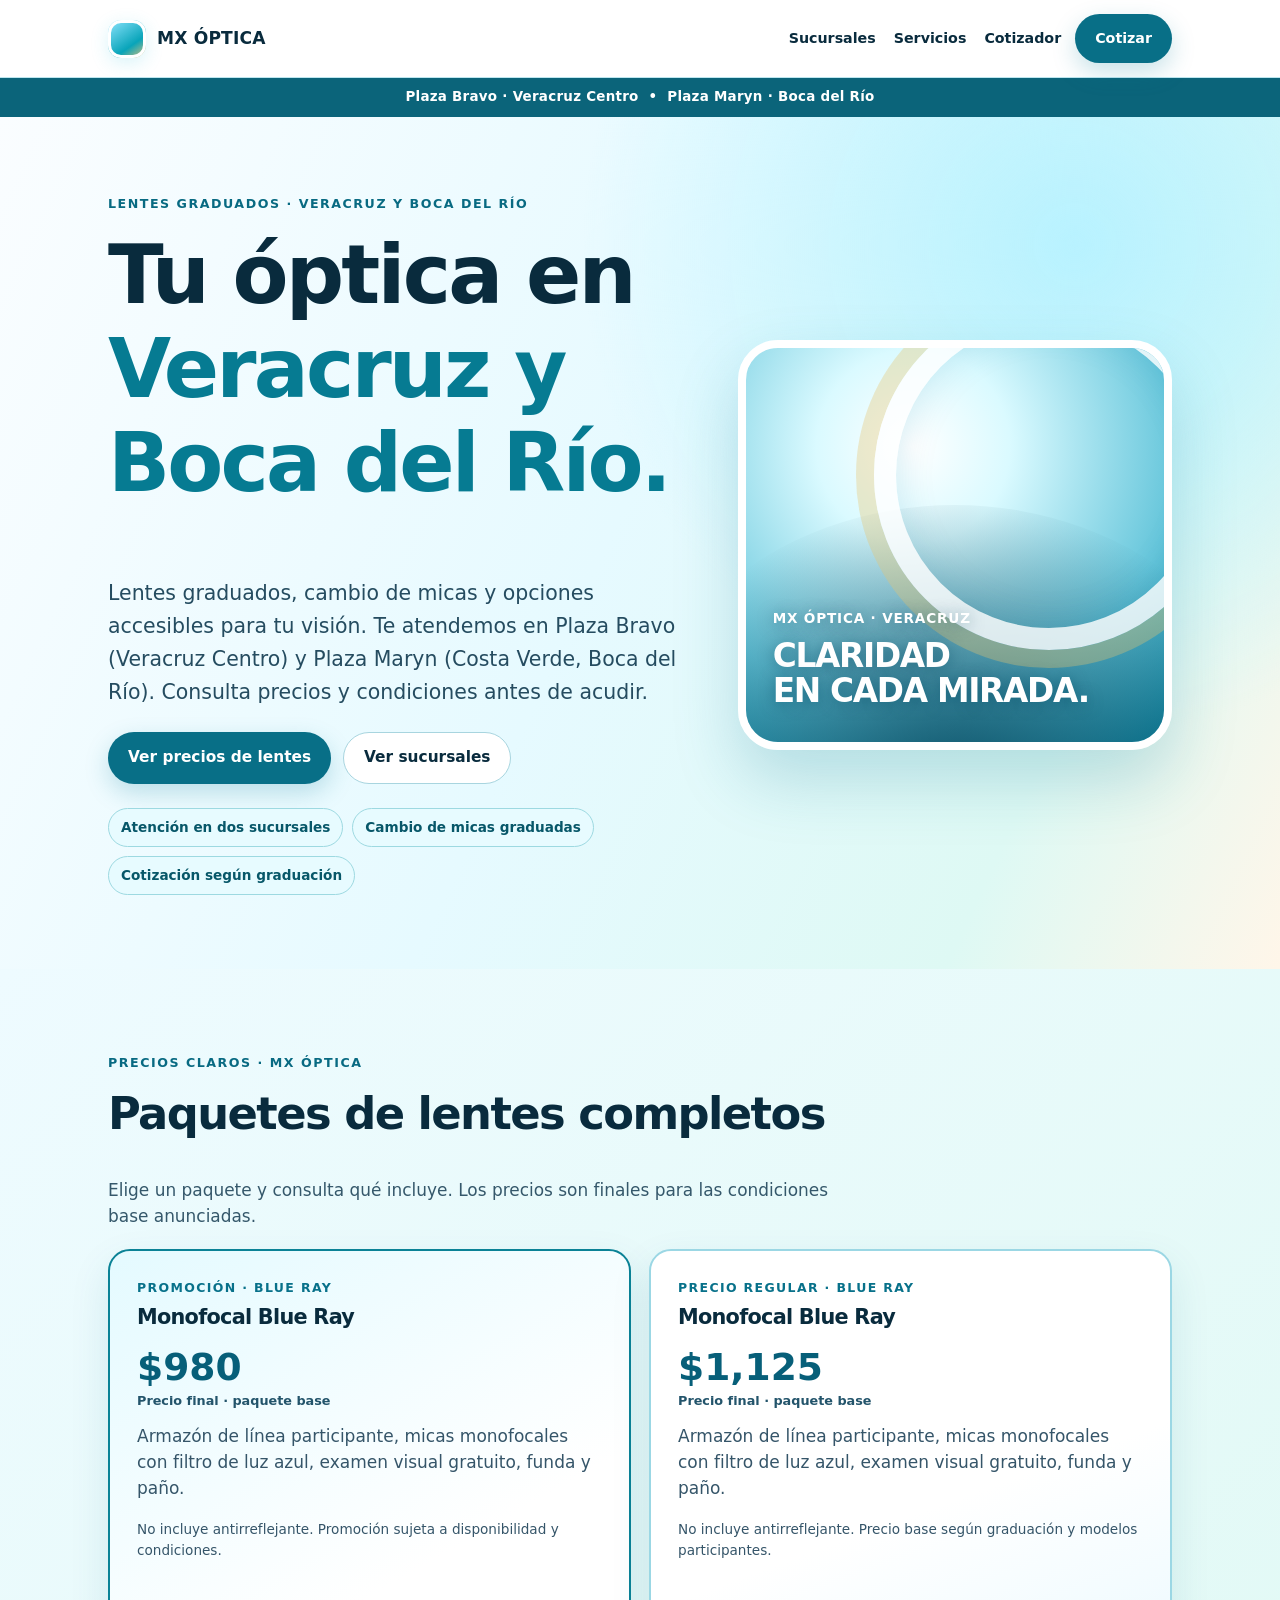
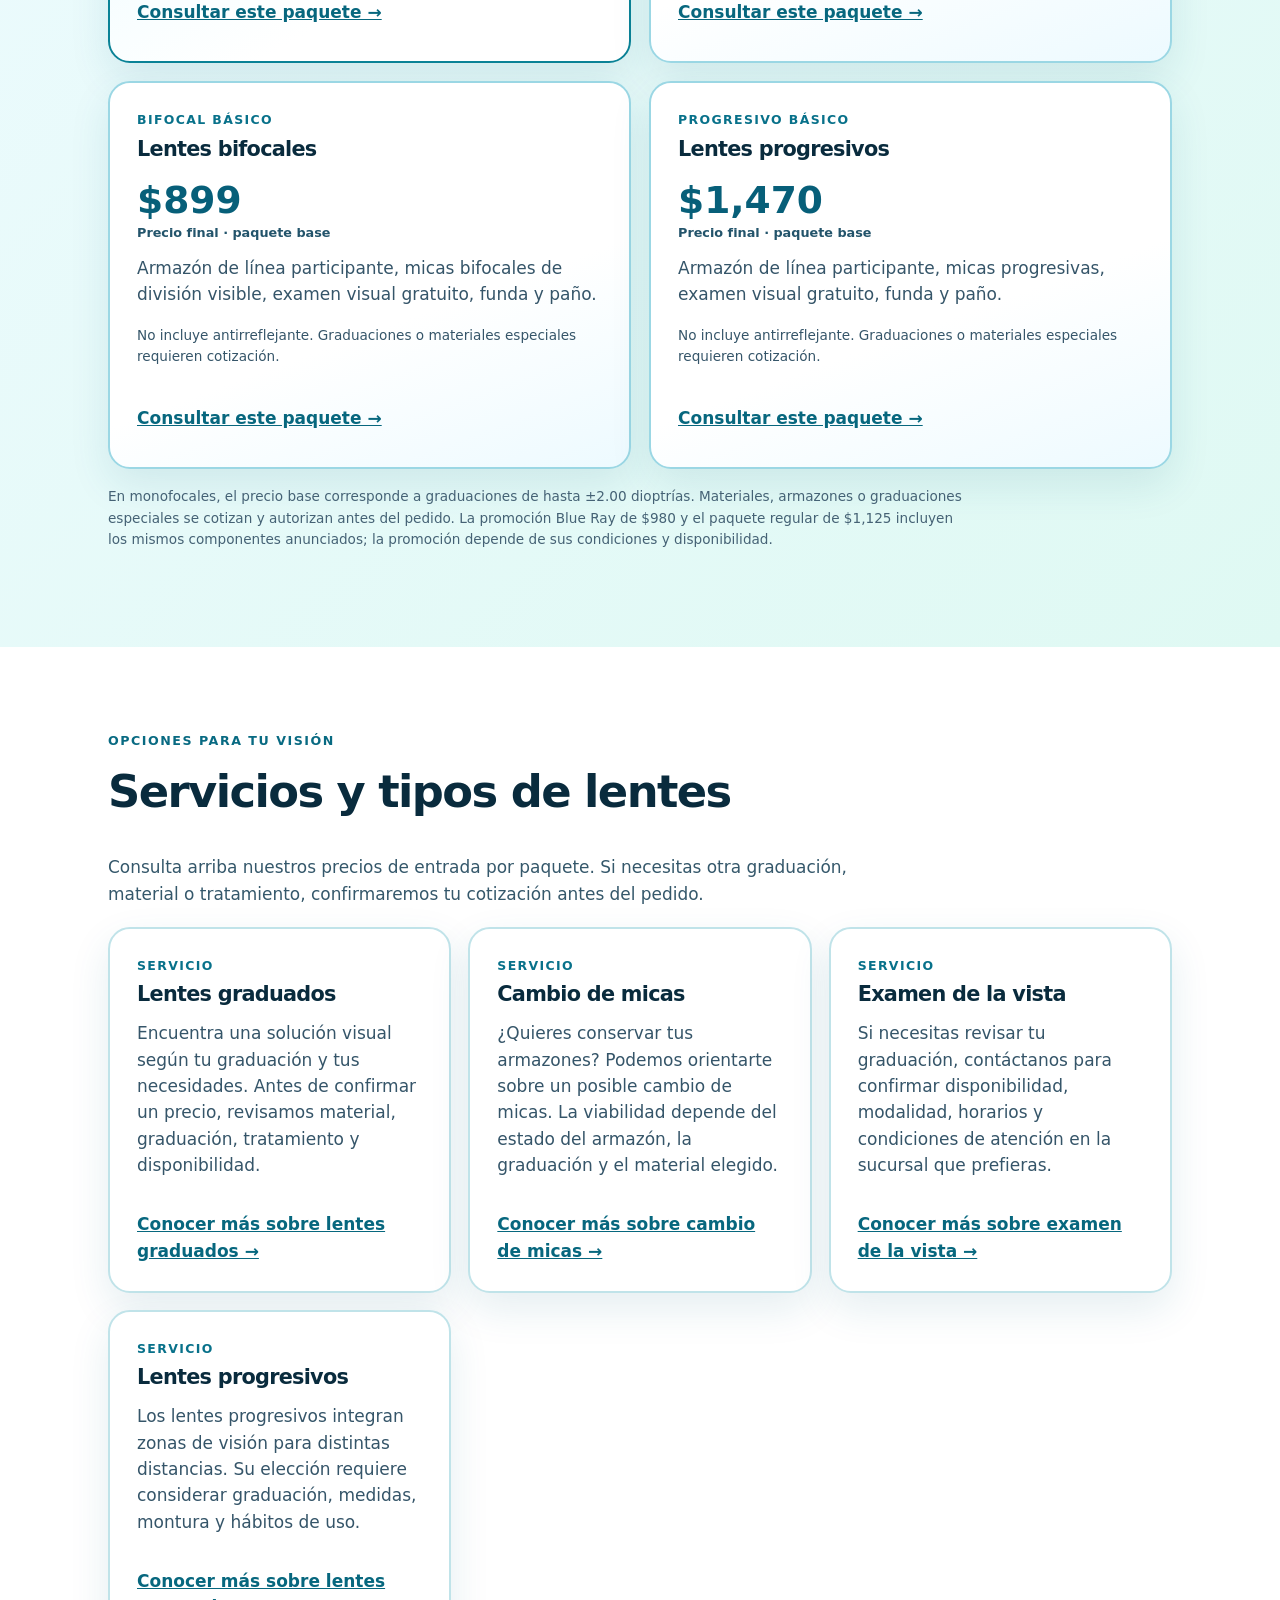
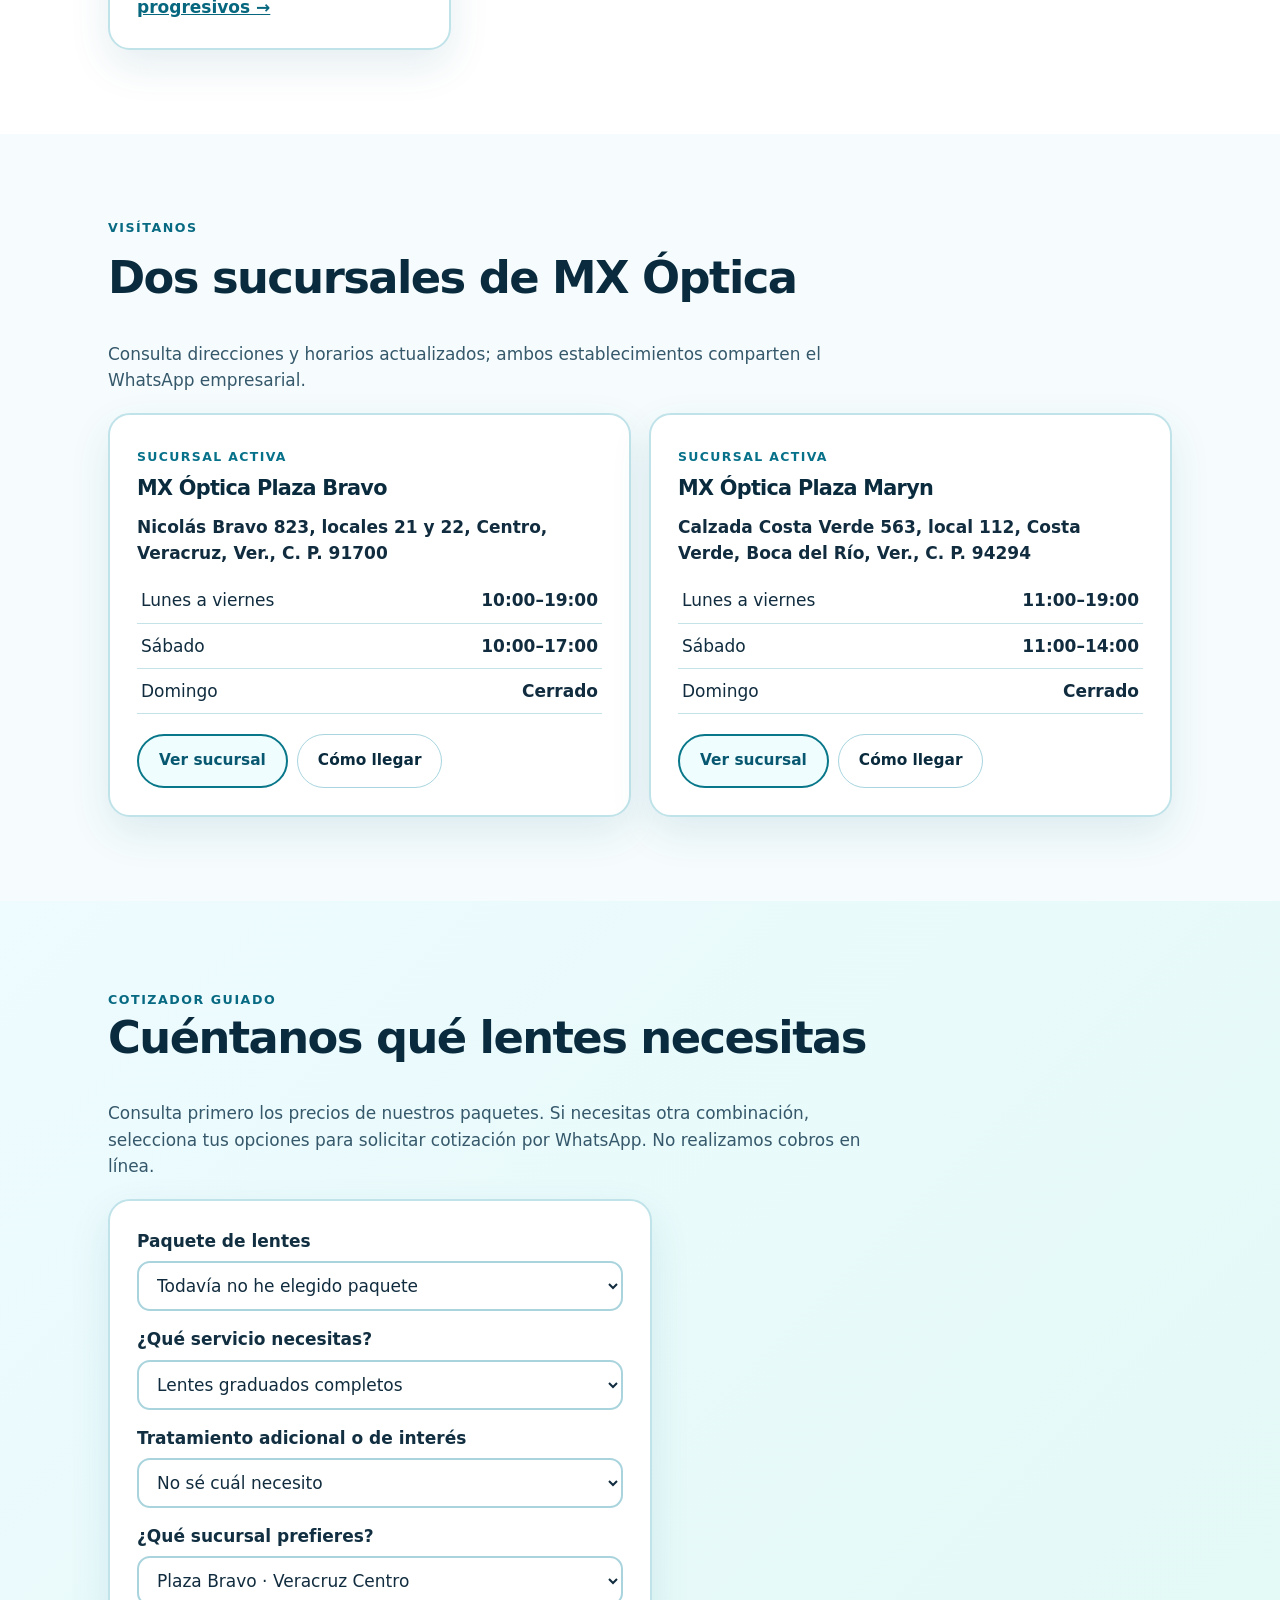
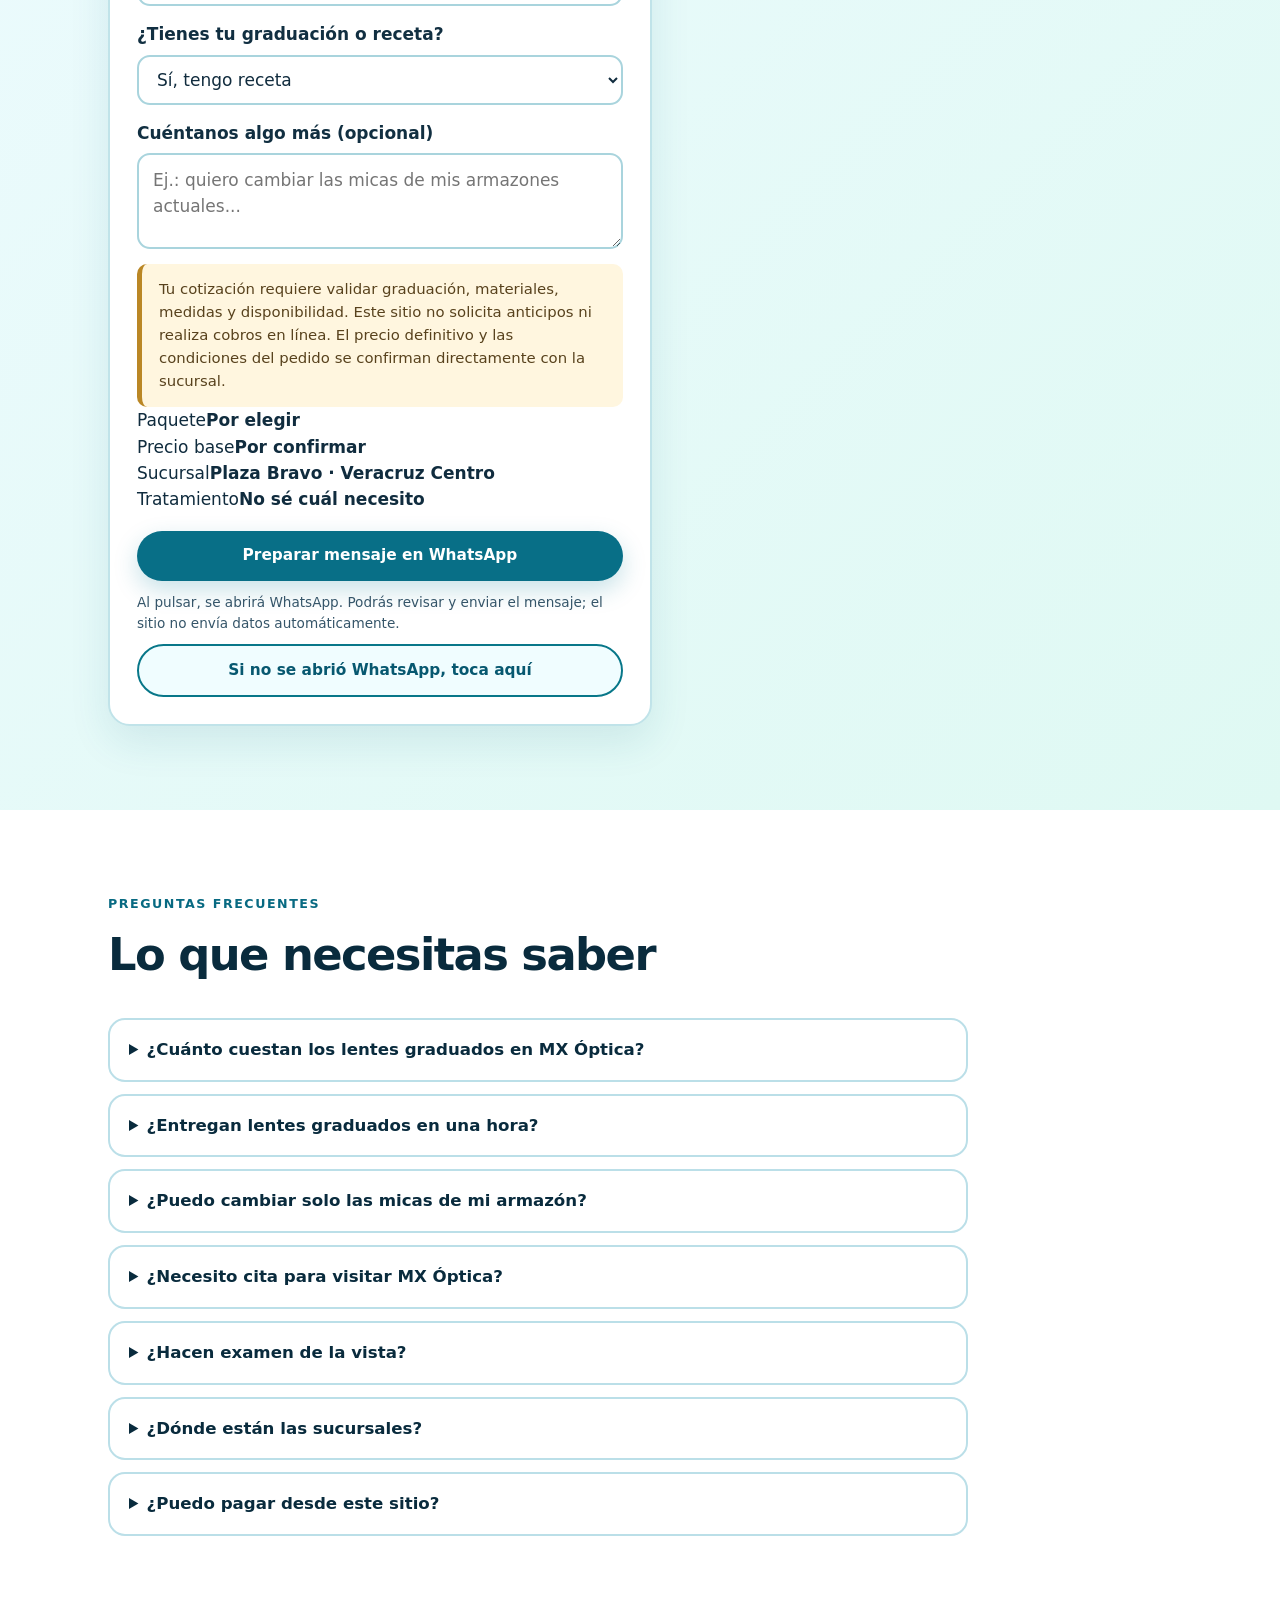
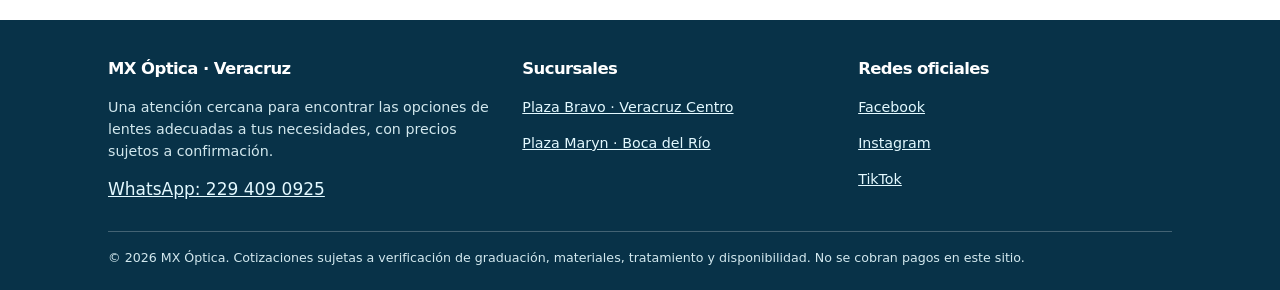
==== commit 63ab45d4: "fix(PR #3): precise anchors and compact mobile quote flow" ====
--- a/sitio/index.html
+++ b/sitio/index.html
@@ -17,19 +17,25 @@
 <details class="mobile-menu"><summary aria-label="Abrir o cerrar menú"><span aria-hidden="true">☰</span><span class="sr-only">Menú</span></summary><div class="mobile-menu-links"><a href="index.html#sucursales">Sucursales</a><a href="index.html#servicios">Servicios</a><a href="index.html#paquetes">Paquetes y precios</a><a href="index.html#preguntas">Preguntas frecuentes</a></div></details>
 <a class="btn btn-primary header-cta" href="index.html#cotizador">Cotizar</a></nav>
 </div></header><main id="contenido"><div class="topline">Plaza Bravo · Veracruz Centro &nbsp;•&nbsp; Plaza Maryn · Boca del Río</div><section class="hero"><div class="wrap hero-grid"><div><div class="eyebrow">Lentes graduados · Veracruz y Boca del Río</div><h1>Tu óptica en <span style="color:#067b92">Veracruz y Boca del Río.</span></h1><p class="hero-lead">Lentes graduados, cambio de micas y opciones accesibles para tu visión. Te atendemos en Plaza Bravo (Veracruz Centro) y Plaza Maryn (Costa Verde, Boca del Río). Consulta precios y condiciones antes de acudir.</p><div class="hero-actions"><a class="btn btn-primary" href="#paquetes">Ver precios de lentes</a><a class="btn btn-white" href="#sucursales">Ver sucursales</a></div><div class="highlights"><span class="chip">Atención en dos sucursales</span><span class="chip">Cambio de micas graduadas</span><span class="chip">Cotización según graduación</span></div></div><div class="optic-art" role="img" aria-label="Composición artística de luz aqua y formas de lente"><div class="optic-motto"><small>MX ÓPTICA · VERACRUZ</small>CLARIDAD<br>EN CADA MIRADA.</div></div></div></section>
-  <section class="section section-sky" id="paquetes" aria-labelledby="titulo-paquetes"><div class="wrap"><div class="section-head"><div class="eyebrow">Precios claros · MX Óptica</div><h2 id="titulo-paquetes">Paquetes de lentes completos</h2><p>Elige un paquete y consulta qué incluye. Los precios son finales para las condiciones base anunciadas.</p></div><div class="grid-2"><article class="card service-card package-card package-promo"><span class="kicker">Promoción · Blue Ray</span><h3>Monofocal Blue Ray</h3><p class="package-price">$980</p><p class="package-price-note">Precio final · paquete base</p><p>Armazón de línea participante, micas monofocales con filtro de luz azul, examen visual gratuito, funda y paño.</p><p class="footnote">No incluye antirreflejante. Promoción sujeta a disponibilidad y condiciones.</p><div class="go"><a href="#cotizador" data-package="blue-promo" aria-label="Consultar Promoción · Blue Ray de $980">Consultar este paquete →</a></div></article><article class="card service-card package-card"><span class="kicker">Precio regular · Blue Ray</span><h3>Monofocal Blue Ray</h3><p class="package-price">$1,125</p><p class="package-price-note">Precio final · paquete base</p><p>Armazón de línea participante, micas monofocales con filtro de luz azul, examen visual gratuito, funda y paño.</p><p class="footnote">No incluye antirreflejante. Precio base según graduación y modelos participantes.</p><div class="go"><a href="#cotizador" data-package="blue-regular" aria-label="Consultar Precio regular · Blue Ray de $1,125">Consultar este paquete →</a></div></article><article class="card service-card package-card"><span class="kicker">Bifocal básico</span><h3>Lentes bifocales</h3><p class="package-price">$899</p><p class="package-price-note">Precio final · paquete base</p><p>Armazón de línea participante, micas bifocales de división visible, examen visual gratuito, funda y paño.</p><p class="footnote">No incluye antirreflejante. Graduaciones o materiales especiales requieren cotización.</p><div class="go"><a href="#cotizador" data-package="bifocal" aria-label="Consultar Bifocal básico de $899">Consultar este paquete →</a></div></article><article class="card service-card package-card"><span class="kicker">Progresivo básico</span><h3>Lentes progresivos</h3><p class="package-price">$1,470</p><p class="package-price-note">Precio final · paquete base</p><p>Armazón de línea participante, micas progresivas, examen visual gratuito, funda y paño.</p><p class="footnote">No incluye antirreflejante. Graduaciones o materiales especiales requieren cotización.</p><div class="go"><a href="#cotizador" data-package="progresivo" aria-label="Consultar Progresivo básico de $1,470">Consultar este paquete →</a></div></article></div><p class="footnote" style="margin-top:17px;max-width:100ch">En monofocales, el precio base corresponde a graduaciones de hasta ±2.00 dioptrías. Materiales, armazones o graduaciones especiales se cotizan y autorizan antes del pedido. La promoción Blue Ray de $980 y el paquete regular de $1,125 incluyen los mismos componentes anunciados; la promoción depende de sus condiciones y disponibilidad.</p></div></section>
+  <section class="section section-sky" id="paquetes" aria-labelledby="titulo-paquetes"><div class="wrap"><div class="section-head"><div class="eyebrow">Precios claros · MX Óptica</div><h2 id="titulo-paquetes">Paquetes de lentes completos</h2><p>Elige un paquete y consulta qué incluye. Los precios son finales para las condiciones base anunciadas.</p></div><div class="grid-2"><article class="card service-card package-card package-promo"><span class="kicker">Promoción · Blue Ray</span><h3>Monofocal Blue Ray</h3><p class="package-price">$980</p><p class="package-price-note">Precio final · paquete base</p><p>Armazón de línea participante, micas monofocales con filtro de luz azul, examen visual gratuito, funda y paño.</p><p class="footnote">No incluye antirreflejante. Promoción sujeta a disponibilidad y condiciones.</p><div class="go"><a href="#cotizador-form" data-package="blue-promo" aria-label="Consultar Promoción · Blue Ray de $980">Consultar este paquete →</a></div></article><article class="card service-card package-card"><span class="kicker">Precio regular · Blue Ray</span><h3>Monofocal Blue Ray</h3><p class="package-price">$1,125</p><p class="package-price-note">Precio final · paquete base</p><p>Armazón de línea participante, micas monofocales con filtro de luz azul, examen visual gratuito, funda y paño.</p><p class="footnote">No incluye antirreflejante. Precio base según graduación y modelos participantes.</p><div class="go"><a href="#cotizador-form" data-package="blue-regular" aria-label="Consultar Precio regular · Blue Ray de $1,125">Consultar este paquete →</a></div></article><article class="card service-card package-card"><span class="kicker">Bifocal básico</span><h3>Lentes bifocales</h3><p class="package-price">$899</p><p class="package-price-note">Precio final · paquete base</p><p>Armazón de línea participante, micas bifocales de división visible, examen visual gratuito, funda y paño.</p><p class="footnote">No incluye antirreflejante. Graduaciones o materiales especiales requieren cotización.</p><div class="go"><a href="#cotizador-form" data-package="bifocal" aria-label="Consultar Bifocal básico de $899">Consultar este paquete →</a></div></article><article class="card service-card package-card"><span class="kicker">Progresivo básico</span><h3>Lentes progresivos</h3><p class="package-price">$1,470</p><p class="package-price-note">Precio final · paquete base</p><p>Armazón de línea participante, micas progresivas, examen visual gratuito, funda y paño.</p><p class="footnote">No incluye antirreflejante. Graduaciones o materiales especiales requieren cotización.</p><div class="go"><a href="#cotizador-form" data-package="progresivo" aria-label="Consultar Progresivo básico de $1,470">Consultar este paquete →</a></div></article></div><p class="footnote" style="margin-top:17px;max-width:100ch">En monofocales, el precio base corresponde a graduaciones de hasta ±2.00 dioptrías. Materiales, armazones o graduaciones especiales se cotizan y autorizan antes del pedido. La promoción Blue Ray de $980 y el paquete regular de $1,125 incluyen los mismos componentes anunciados; la promoción depende de sus condiciones y disponibilidad.</p></div></section>
   <section id="servicios" class="section section-white"><div class="wrap"><div class="section-head"><div class="eyebrow">Opciones para tu visión</div><h2>Servicios y tipos de lentes</h2><p>Consulta arriba nuestros precios de entrada por paquete. Si necesitas otra graduación, material o tratamiento, confirmaremos tu cotización antes del pedido.</p></div><div class="grid"><article class="card service-card"><span class="kicker">Servicio</span><h3>Lentes graduados</h3><p>Encuentra una solución visual según tu graduación y tus necesidades. Antes de confirmar un precio, revisamos material, graduación, tratamiento y disponibilidad.</p><div class="go"><a href="servicios/lentes-graduados/">Conocer más sobre lentes graduados →</a></div></article><article class="card service-card"><span class="kicker">Servicio</span><h3>Cambio de micas</h3><p>¿Quieres conservar tus armazones? Podemos orientarte sobre un posible cambio de micas. La viabilidad depende del estado del armazón, la graduación y el material elegido.</p><div class="go"><a href="servicios/cambio-de-micas/">Conocer más sobre cambio de micas →</a></div></article><article class="card service-card"><span class="kicker">Servicio</span><h3>Examen de la vista</h3><p>Si necesitas revisar tu graduación, contáctanos para confirmar disponibilidad, modalidad, horarios y condiciones de atención en la sucursal que prefieras.</p><div class="go"><a href="servicios/examen-de-la-vista/">Conocer más sobre examen de la vista →</a></div></article><article class="card service-card"><span class="kicker">Servicio</span><h3>Lentes progresivos</h3><p>Los lentes progresivos integran zonas de visión para distintas distancias. Su elección requiere considerar graduación, medidas, montura y hábitos de uso.</p><div class="go"><a href="servicios/lentes-progresivos/">Conocer más sobre lentes progresivos →</a></div></article></div></div></section>
   <section id="sucursales" class="section geo-branches"><div class="wrap"><div class="section-head"><div class="eyebrow">Visítanos</div><h2>Dos sucursales de MX Óptica</h2><p>Consulta direcciones y horarios actualizados; ambos establecimientos comparten el WhatsApp empresarial.</p></div><div class="grid-2"><article class="card"><span class="kicker">Sucursal activa</span><h3>MX Óptica Plaza Bravo</h3><address>Nicolás Bravo 823, locales 21 y 22, Centro, Veracruz, Ver., C. P. 91700</address><table class="hours" aria-label="Horario de Plaza Bravo"><tbody><tr><td>Lunes a viernes</td><td>10:00–19:00</td></tr><tr><td>Sábado</td><td>10:00–17:00</td></tr><tr><td>Domingo</td><td>Cerrado</td></tr></tbody></table><div class="links"><a class="btn btn-outline" href="sucursales/plaza-bravo/">Ver sucursal</a><a class="btn btn-white" target="_blank" rel="noopener noreferrer" href="https://www.google.com/maps/search/?api=1&amp;query=Nicol%C3%A1s%20Bravo%20823%2C%20locales%2021%20y%2022%2C%20Centro%2C%20Veracruz%2C%20Veracruz%2C%20M%C3%A9xico">Cómo llegar</a></div></article><article class="card"><span class="kicker">Sucursal activa</span><h3>MX Óptica Plaza Maryn</h3><address>Calzada Costa Verde 563, local 112, Costa Verde, Boca del Río, Ver., C. P. 94294</address><table class="hours" aria-label="Horario de Plaza Maryn"><tbody><tr><td>Lunes a viernes</td><td>11:00–19:00</td></tr><tr><td>Sábado</td><td>11:00–14:00</td></tr><tr><td>Domingo</td><td>Cerrado</td></tr></tbody></table><div class="links"><a class="btn btn-outline" href="sucursales/plaza-maryn/">Ver sucursal</a><a class="btn btn-white" target="_blank" rel="noopener noreferrer" href="https://www.google.com/maps/search/?api=1&amp;query=Calzada%20Costa%20Verde%20563%2C%20local%20112%2C%20Costa%20Verde%2C%20Boca%20del%20R%C3%ADo%2C%20Veracruz%2C%20M%C3%A9xico">Cómo llegar</a></div></article></div></div></section>
-  <section class="section section-sky" id="cotizador" aria-labelledby="cotitulo"><div class="wrap"><div class="section-head"><span class="eyebrow">Cotizador guiado</span><h2 id="cotitulo">Cuéntanos qué lentes necesitas</h2><p>Consulta primero los precios de nuestros paquetes. Si necesitas otra combinación, selecciona tus opciones para solicitar cotización por WhatsApp. No realizamos cobros en línea.</p></div><div class="quote-grid"><form class="card" id="cotizador-form" aria-label="Solicitud de cotización"><div class="input-row"><label for="paquete">Paquete de lentes</label><select class="field" id="paquete" name="paquete"><option value="sin-definir">Todavía no he elegido paquete</option><option value="blue-promo">Monofocal Blue Ray promocional · $980</option><option value="blue-regular">Monofocal Blue Ray regular · $1,125</option><option value="bifocal">Bifocal básico · $899</option><option value="progresivo">Progresivo básico · $1,470</option><option value="personalizado">Otra opción / solo servicio</option></select></div>
-    <div class="input-row"><label for="tipo-lente">¿Qué te interesa?</label><select class="field" id="tipo-lente" required><option>Lentes graduados completos</option><option>Solo cambio de micas</option><option>Armazones</option><option>Lentes progresivos</option><option>Lentes bifocales</option><option>Examen de la vista</option><option>Otra consulta</option></select></div>
-    <div class="input-row"><label for="tratamiento">Tratamiento de interés</label><select class="field" id="tratamiento"><option>No sé cuál necesito</option><option>Antirreflejante</option><option>Fotocromático</option><option>Filtro de luz azul</option><option>Combinación de tratamientos</option><option>Sin tratamiento adicional</option></select></div>
+  <section class="section section-sky" id="cotizador" aria-labelledby="cotitulo"><div class="wrap"><div class="section-head"><span class="eyebrow">Cotizador guiado</span><h2 id="cotitulo">Cuéntanos qué lentes necesitas</h2><p>Consulta primero los precios de nuestros paquetes. Si necesitas otra combinación, selecciona tus opciones para solicitar cotización por WhatsApp. No realizamos cobros en línea.</p></div><div class="quote-grid"><form class="card" id="cotizador-form" aria-label="Solicitud de cotización"><div id="quote-selected" class="quote-selected" aria-live="polite" hidden><span>Paquete seleccionado</span><strong id="selected-package">—</strong><b id="selected-price">—</b><small>Precio final del paquete base cuando cumple las condiciones anunciadas. Opciones especiales requieren validación.</small></div><div class="input-row"><label for="paquete">Paquete de lentes</label><select class="field" id="paquete" name="paquete"><option value="sin-definir">Todavía no he elegido paquete</option><option value="blue-promo">Monofocal Blue Ray promocional · $980</option><option value="blue-regular">Monofocal Blue Ray regular · $1,125</option><option value="bifocal">Bifocal básico · $899</option><option value="progresivo">Progresivo básico · $1,470</option><option value="personalizado">Otra opción / solo servicio</option></select></div>
+    <div class="input-row" id="service-type-row"><label for="tipo-lente">¿Qué servicio necesitas?</label><select class="field" id="tipo-lente" required><option>Lentes graduados completos</option><option>Solo cambio de micas</option><option>Armazones</option><option>Lentes progresivos</option><option>Lentes bifocales</option><option>Examen de la vista</option><option>Otra consulta</option></select></div>
+    <div class="input-row"><label for="tratamiento">Tratamiento adicional o de interés</label><select class="field" id="tratamiento"><option>No sé cuál necesito</option><option>Antirreflejante</option><option>Fotocromático</option><option>Filtro de luz azul</option><option>Combinación de tratamientos</option><option>Sin tratamiento adicional</option></select></div>
     <div class="input-row"><label for="sucursal">¿Qué sucursal prefieres?</label><select class="field" id="sucursal"><option value="plaza-bravo">Plaza Bravo · Veracruz Centro</option><option value="plaza-maryn">Plaza Maryn · Boca del Río</option></select></div>
     <div class="input-row"><label for="receta">¿Tienes tu graduación o receta?</label><select class="field" id="receta"><option>Sí, tengo receta</option><option>No, necesito orientación</option><option>Necesito actualizarla</option></select></div>
     <div class="input-row"><label for="detalle">Cuéntanos algo más (opcional)</label><textarea class="field" id="detalle" maxlength="500" placeholder="Ej.: quiero cambiar las micas de mis armazones actuales..."></textarea></div>
     <div class="note">Tu cotización requiere validar graduación, materiales, medidas y disponibilidad. Este sitio no solicita anticipos ni realiza cobros en línea. El precio definitivo y las condiciones del pedido se confirman directamente con la sucursal.</div>
-    <button class="btn btn-primary" type="submit" style="width:100%;margin-top:18px">Preparar mensaje en WhatsApp</button>
-    <p class="footnote" style="margin:11px 0 0">Al pulsar, se abrirá WhatsApp. Podrás revisar y enviar el mensaje; el sitio no envía datos automáticamente.</p>
-  </form><aside class="card quote-summary" aria-label="Resumen de solicitud"><span class="kicker">Resumen editable</span><h3>Tu consulta para MX Óptica</h3><div class="summary-line"><span>Necesito</span><strong id="res-tipo">Lentes graduados completos</strong></div><div class="summary-line"><span>Paquete</span><strong id="res-paquete">Todavía no he elegido paquete</strong></div><div class="summary-line"><span>Tratamiento</span><strong id="res-tratamiento">No sé cuál necesito</strong></div><div class="summary-line"><span>Sucursal</span><strong id="res-sucursal">Plaza Bravo · Veracruz Centro</strong></div><div class="summary-line"><span>Receta</span><strong id="res-receta">Sí, tengo receta</strong></div><div class="quote-state" id="res-precio">Precio por confirmar</div><div class="empty-price">Sin cargos · Sin pago en esta versión</div><p class="footnote">Obtén una respuesta personalizada sobre opciones y disponibilidad.</p><a href="https://wa.me/522294090925" hidden id="wa-send" target="_blank" rel="noopener noreferrer" class="btn btn-outline">Abrir el mensaje preparado</a></aside></div></div></section>
+    <div class="quote-mini" aria-label="Resumen de la consulta" aria-live="polite">
+  <div><span>Paquete</span><strong id="mini-package">Por elegir</strong></div>
+  <div><span>Precio base</span><strong id="mini-price">Por confirmar</strong></div>
+  <div><span>Sucursal</span><strong id="mini-branch">Plaza Bravo · Veracruz Centro</strong></div>
+  <div><span>Tratamiento</span><strong id="mini-treatment">No sé cuál necesito</strong></div>
+</div>
+<button class="btn btn-primary" type="submit" style="width:100%;margin-top:18px">Preparar mensaje en WhatsApp</button>
+    <p class="footnote" style="margin:11px 0 0">Al pulsar, se abrirá WhatsApp. Podrás revisar y enviar el mensaje; el sitio no envía datos automáticamente.</p><a href="https://wa.me/522294090925" hidden id="wa-send" target="_blank" rel="noopener noreferrer" class="btn btn-outline" style="width:100%;margin-top:10px">Si no se abrió WhatsApp, toca aquí</a>
+  </form></div></div></section>
   <section class="section section-white" id="preguntas"><div class="wrap"><div class="section-head"><div class="eyebrow">Preguntas frecuentes</div><h2>Lo que necesitas saber</h2></div><div class="faq"><details><summary>¿Cuánto cuestan los lentes graduados en MX Óptica?</summary><p>Monofocal Blue Ray promocional de $980, monofocal Blue Ray regular de $1,125, bifocal básico de $899 y progresivo básico de $1,470. Incluyen armazón de línea participante, micas graduadas según el paquete, examen visual gratuito, funda y paño. Los precios indicados son finales para los paquetes base; las opciones especiales se cotizan antes del pedido.</p></details><details><summary>¿Entregan lentes graduados en una hora?</summary><p>En Plaza Bravo algunos lentes monofocales de graduación sencilla pueden estar listos aproximadamente en una hora. El tiempo depende de la graduación, el material y la disponibilidad; confirma antes de acudir. Para Plaza Maryn, consulta el tiempo estimado de tu pedido.</p></details><details><summary>¿Puedo cambiar solo las micas de mi armazón?</summary><p>Puedes solicitar una revisión de compatibilidad. Depende del estado del armazón y de las especificaciones de las micas.</p></details><details><summary>¿Necesito cita para visitar MX Óptica?</summary><p>En Plaza Bravo puedes acudir sin cita. En Plaza Maryn recomendamos agendar de lunes a sábado para asegurar la atención; si llegas sin cita, también podemos atenderte según la disponibilidad del momento. Confirma el horario de tu sucursal antes de acudir.</p></details><details><summary>¿Hacen examen de la vista?</summary><p>Consulta la disponibilidad y condiciones del examen de la vista por WhatsApp indicando tu sucursal preferida.</p></details><details><summary>¿Dónde están las sucursales?</summary><p>Plaza Bravo se encuentra en Nicolás Bravo 823, locales 21 y 22, Veracruz Centro. Plaza Maryn está en Calzada Costa Verde 563, local 112, Boca del Río. Revisa los horarios en las páginas de cada sucursal.</p></details><details><summary>¿Puedo pagar desde este sitio?</summary><p>No por ahora. La integración de pagos está pendiente; los importes se autorizarán primero y deberán aceptarse las condiciones aplicables antes de pagar.</p></details></div></div></section></main><footer class="site-footer"><div class="wrap">
   <div class="footer-grid"><div><h3>MX Óptica · Veracruz</h3><p>Una atención cercana para encontrar las opciones de lentes adecuadas a tus necesidades, con precios sujetos a confirmación.</p><a href="https://wa.me/522294090925" rel="noopener noreferrer" target="_blank">WhatsApp: 229 409 0925</a></div>
   <div><h3>Sucursales</h3><p><a href="sucursales/plaza-bravo/">Plaza Bravo · Veracruz Centro</a></p><p><a href="sucursales/plaza-maryn/">Plaza Maryn · Boca del Río</a></p></div>
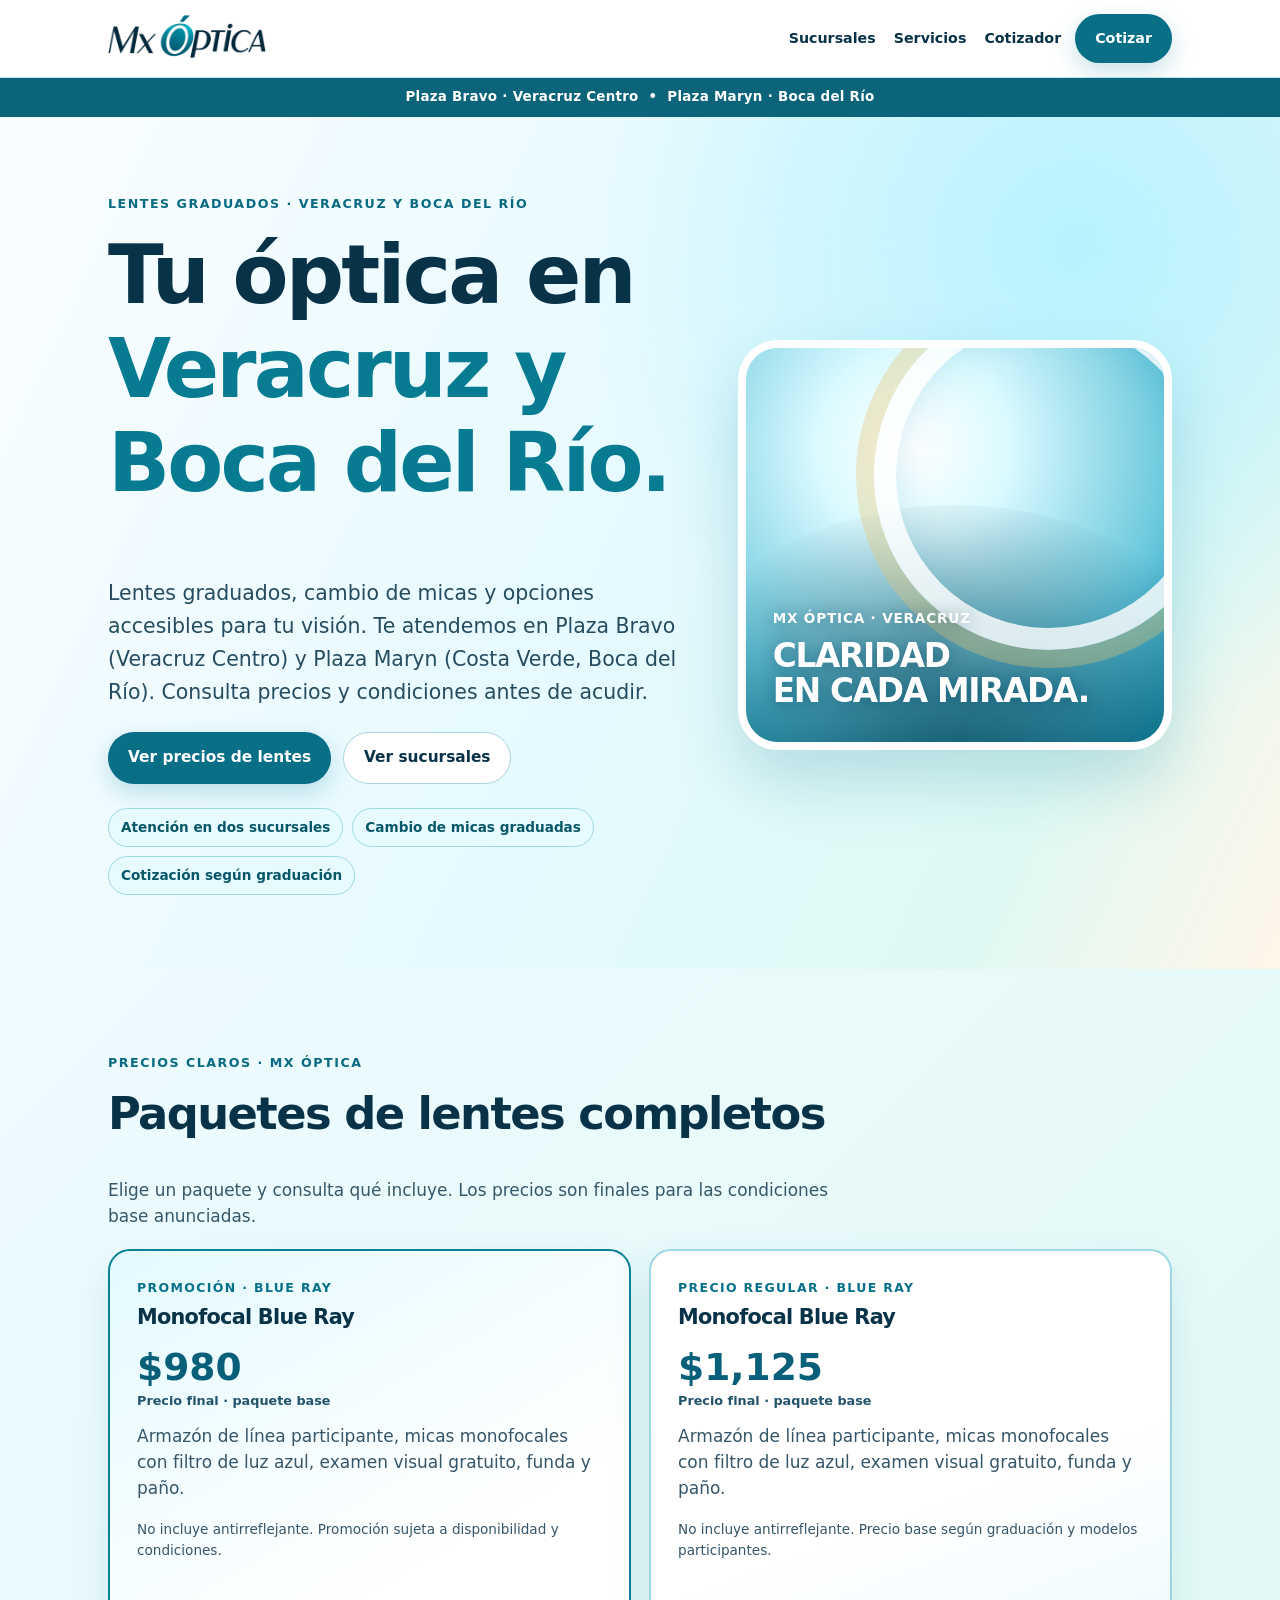
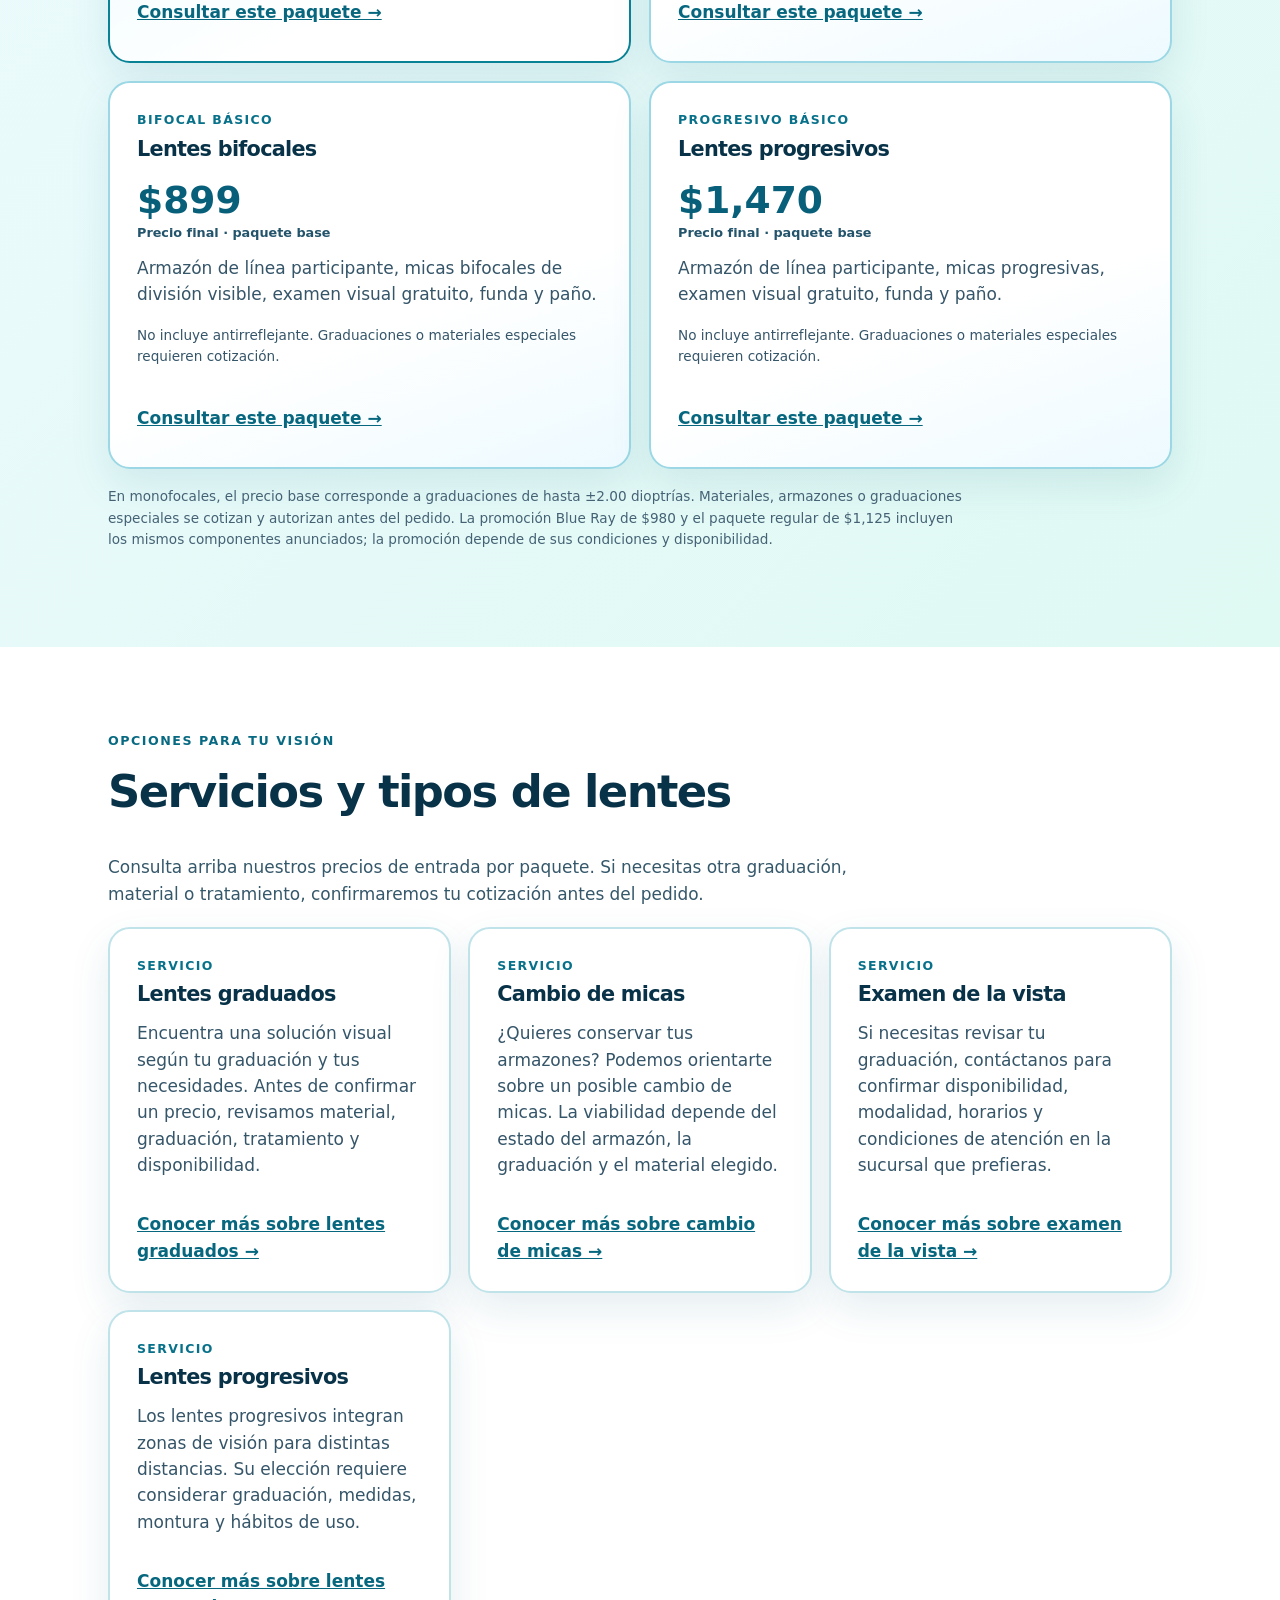
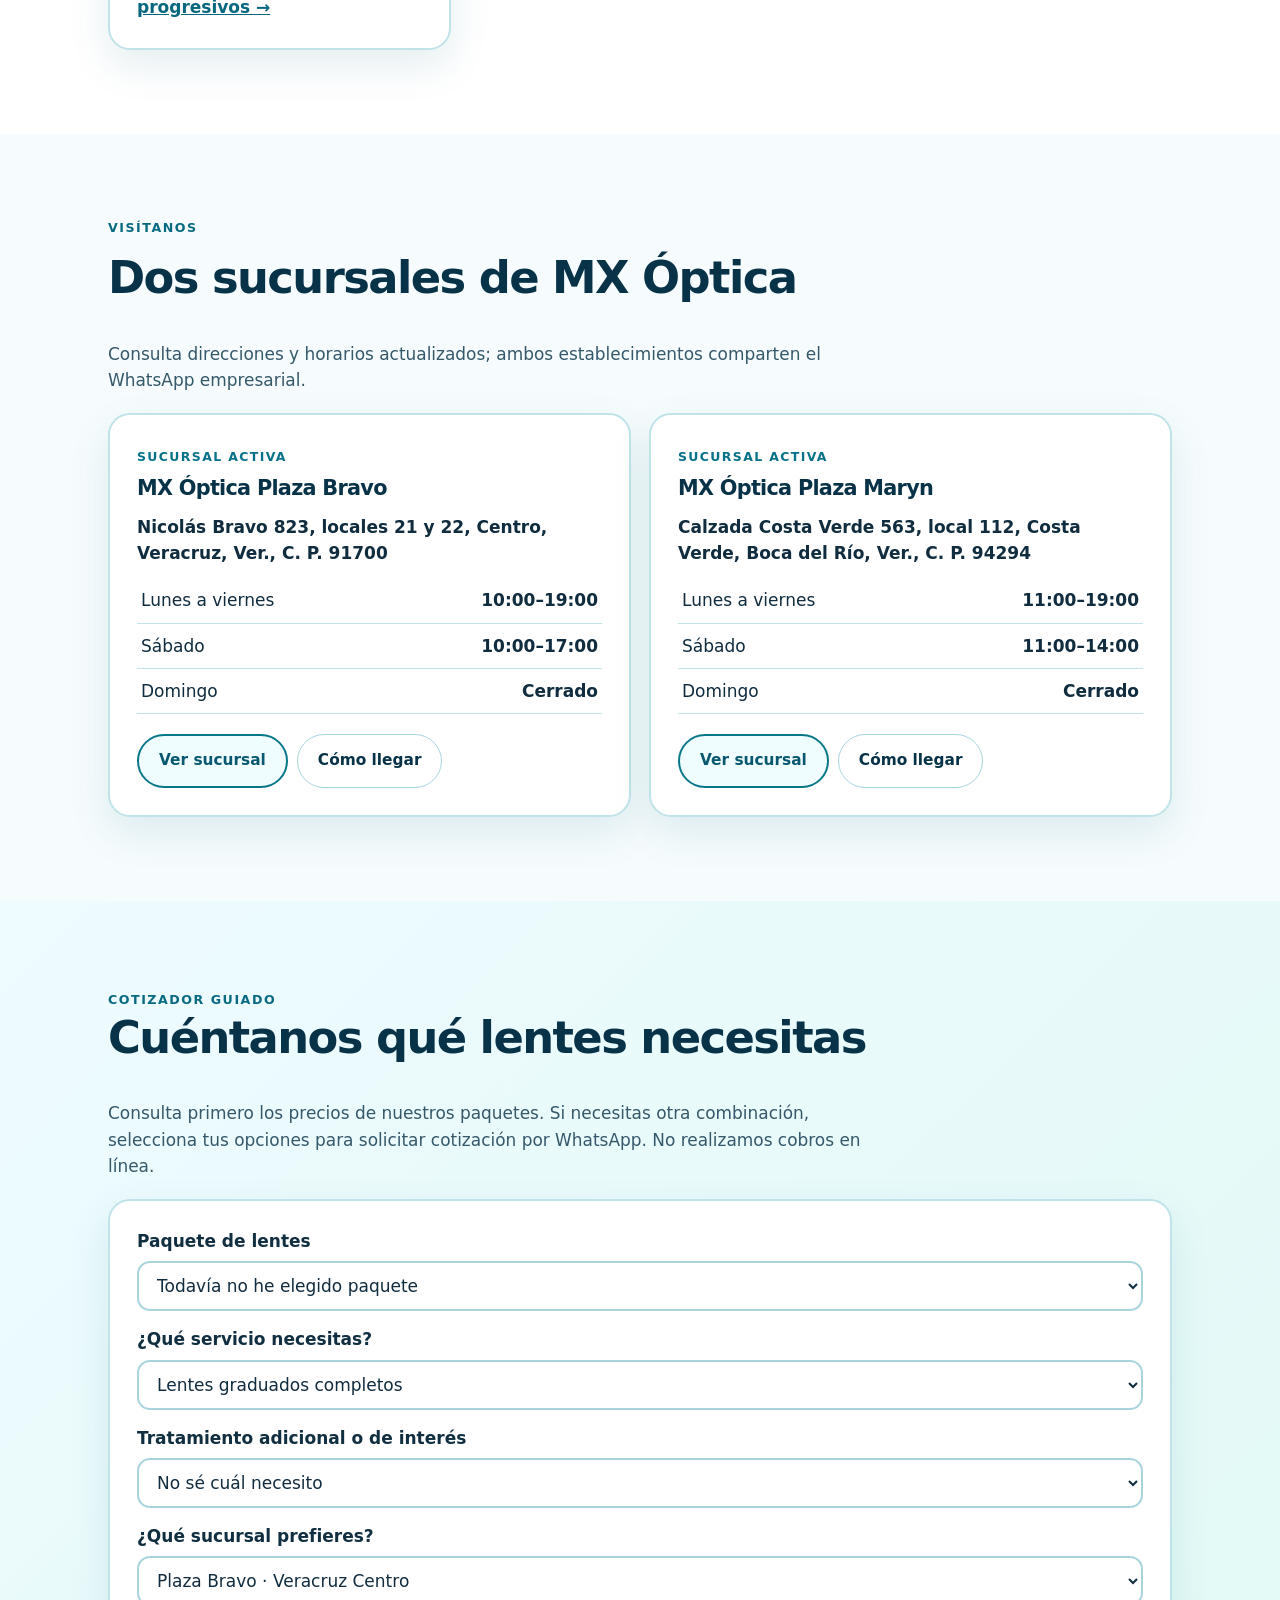
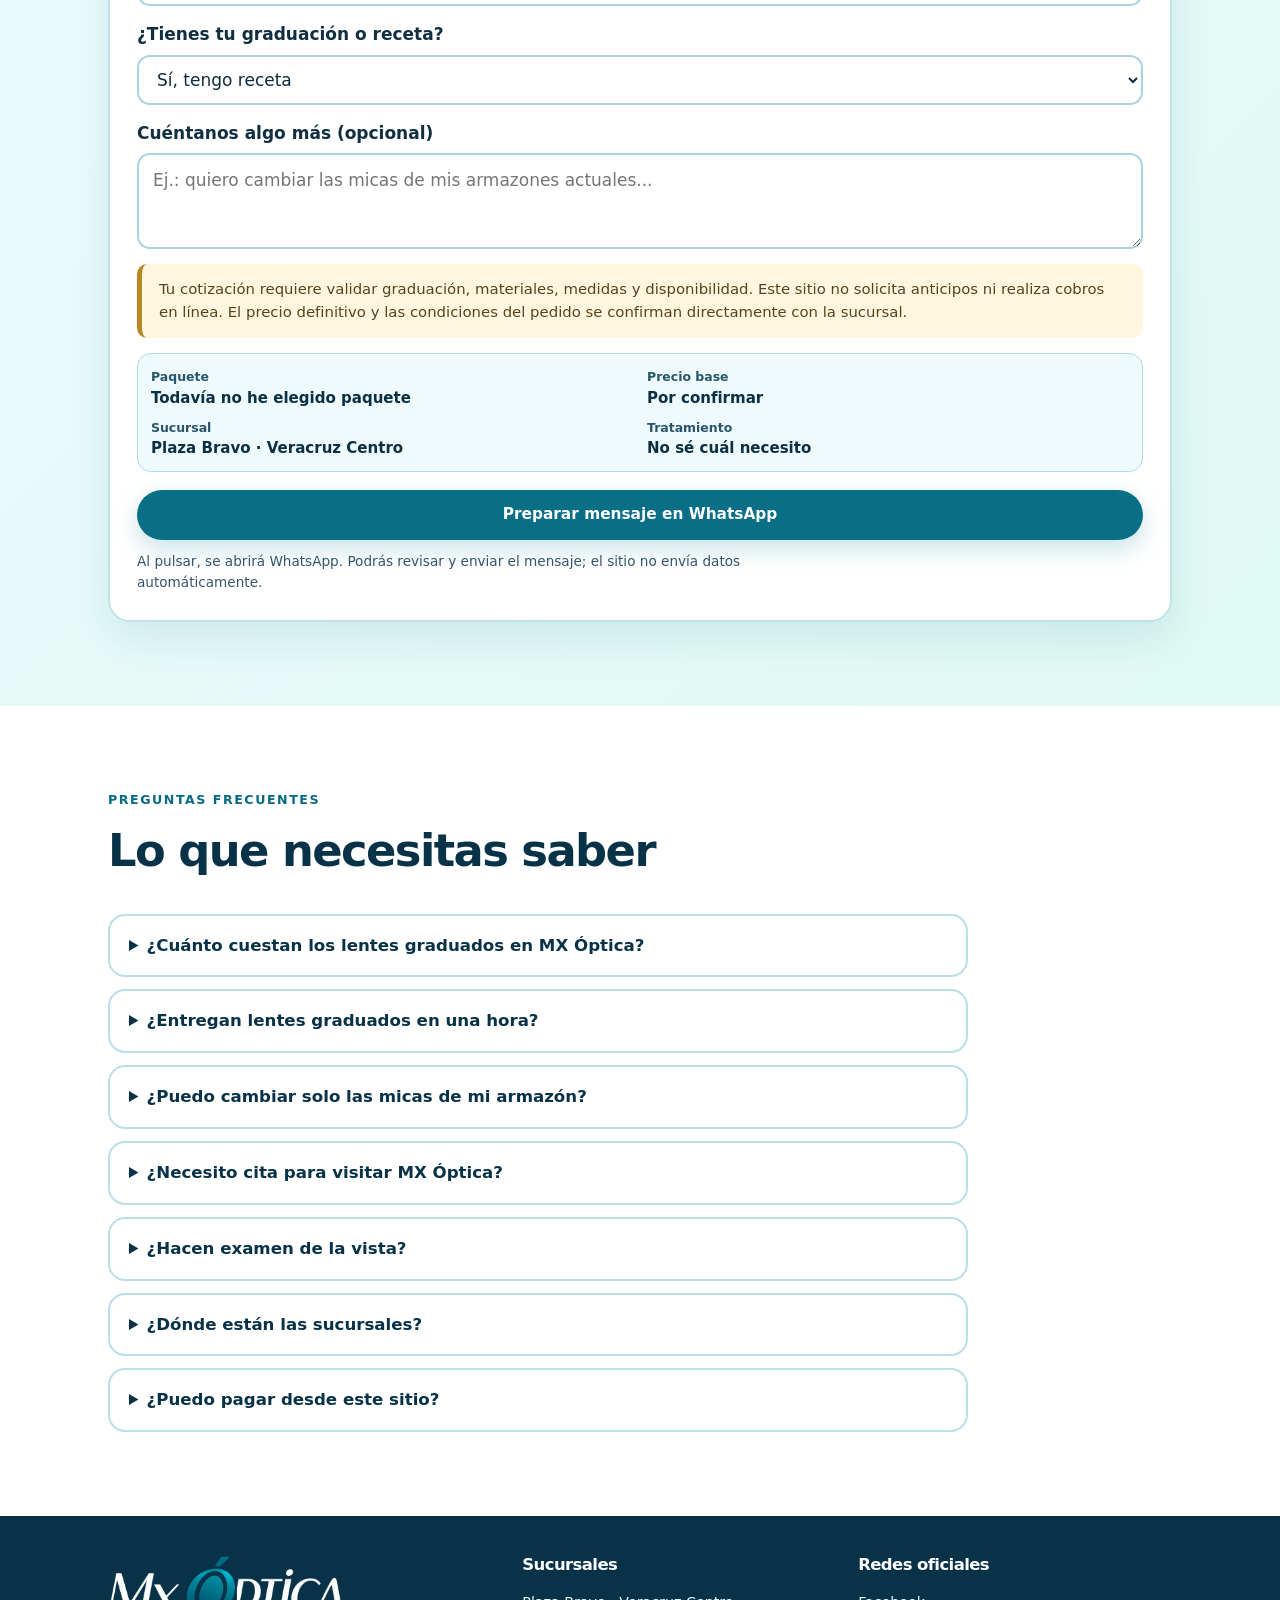
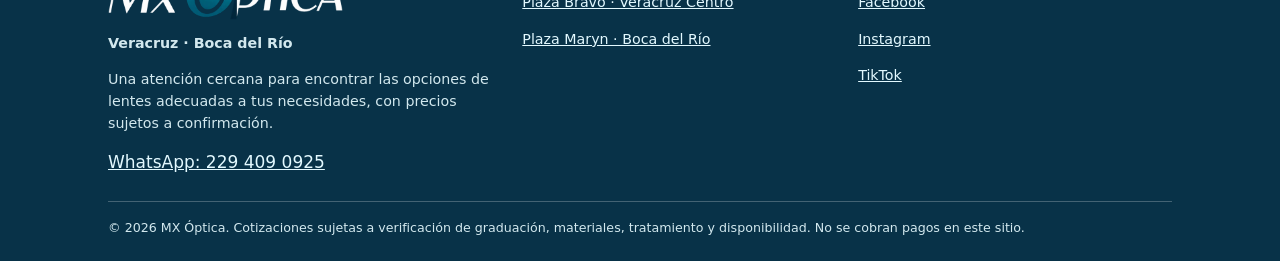
==== commit 9b488568: "feat(PR #3): integrate faithful MX Óptica wordmark, dark variant and favicon" ====
--- a/sitio/index.html
+++ b/sitio/index.html
@@ -4,6 +4,7 @@
 <meta property="og:type" content="website"><meta property="og:locale" content="es_MX"><meta property="og:site_name" content="MX Óptica"><meta property="og:title" content="MX Óptica | Óptica en Veracruz y Boca del Río"><meta property="og:description" content="Óptica en Veracruz y Boca del Río: lentes graduados, cambio de micas, progresivos y opciones accesibles. Visita Plaza Bravo o Plaza Maryn y cotiza por WhatsApp.">
 <link rel="canonical" href="https://mxoptica.com/">
 <meta property="og:url" content="https://mxoptica.com/">
+<link rel="icon" type="image/png" sizes="64x64" href="assets/favicon-64.png"><link rel="apple-touch-icon" sizes="180x180" href="assets/apple-touch-icon.png"><link rel="icon" type="image/png" sizes="192x192" href="assets/icon-192.png">
 <link rel="stylesheet" href="assets/styles.css">
 <script type="application/ld+json">[{"@context":"https://schema.org","@type":"Organization","name":"MX Óptica","description":"Óptica con sucursales en Veracruz Centro y Boca del Río, Veracruz.","telephone":"+52-229-409-0925","sameAs":["https://www.facebook.com/mxoptica","https://www.instagram.com/mxoptica/","https://www.tiktok.com/@mxoptica"],"url":"https://mxoptica.com/"},{"@context":"https://schema.org","@type":"Optician","name":"MX Óptica Plaza Bravo","description":"Atención óptica y consultas de lentes en Veracruz, Veracruz.","telephone":"+52-229-409-0925","address":{"@type":"PostalAddress","streetAddress":"Nicolás Bravo 823, locales 21 y 22, Centro","addressLocality":"Veracruz","addressRegion":"Veracruz","postalCode":"91700","addressCountry":"MX"},"openingHoursSpecification":[{"@type":"OpeningHoursSpecification","dayOfWeek":["Monday","Tuesday","Wednesday","Thursday","Friday"],"opens":"10:00","closes":"19:00"},{"@type":"OpeningHoursSpecification","dayOfWeek":["Saturday"],"opens":"10:00","closes":"17:00"}],"sameAs":["https://www.facebook.com/mxoptica","https://www.instagram.com/mxoptica/","https://www.tiktok.com/@mxoptica"],"currenciesAccepted":"MXN","url":"https://mxoptica.com/sucursales/plaza-bravo/"},{"@context":"https://schema.org","@type":"Optician","name":"MX Óptica Plaza Maryn","description":"Atención óptica y consultas de lentes en Boca del Río, Veracruz.","telephone":"+52-229-409-0925","address":{"@type":"PostalAddress","streetAddress":"Calzada Costa Verde 563, local 112, Costa Verde","addressLocality":"Boca del Río","addressRegion":"Veracruz","postalCode":"94294","addressCountry":"MX"},"openingHoursSpecification":[{"@type":"OpeningHoursSpecification","dayOfWeek":["Monday","Tuesday","Wednesday","Thursday","Friday"],"opens":"11:00","closes":"19:00"},{"@type":"OpeningHoursSpecification","dayOfWeek":["Saturday"],"opens":"11:00","closes":"14:00"}],"sameAs":["https://www.facebook.com/mxoptica","https://www.instagram.com/mxoptica/","https://www.tiktok.com/@mxoptica"],"currenciesAccepted":"MXN","url":"https://mxoptica.com/sucursales/plaza-maryn/"}]</script>
 <meta name="google-site-verification" content="xjeejYkiOYPQfd856koeZNFDfSyt8lcPu-aUKGGAcS8">
@@ -11,7 +12,7 @@
 <script>window.dataLayer=window.dataLayer||[];function gtag(){dataLayer.push(arguments);}gtag('js',new Date());gtag('config','G-1YKC3ZT1P1',{allow_google_signals:false,allow_ad_personalization_signals:false});</script>
 </head><body><a class="skip" href="#contenido">Ir al contenido principal</a>
 <header class="site-header"><div class="wrap header-inner">
-<a class="logo" href="index.html" aria-label="MX Óptica — inicio"><span class="logo-mark" aria-hidden="true"></span><span>MX ÓPTICA</span></a>
+<a class="logo" href="index.html" aria-label="MX Óptica — inicio"><picture class="brand-picture"><source type="image/webp" srcset="assets/logo-mx-optica-light.webp"><img src="assets/logo-mx-optica-light.png" alt="MX Óptica" width="700" height="209" decoding="async"></picture></a>
 <nav class="site-nav" aria-label="Navegación principal">
 <div class="desktop-nav-links"><a href="index.html#sucursales">Sucursales</a><a href="index.html#servicios">Servicios</a><a href="index.html#cotizador">Cotizador</a></div>
 <details class="mobile-menu"><summary aria-label="Abrir o cerrar menú"><span aria-hidden="true">☰</span><span class="sr-only">Menú</span></summary><div class="mobile-menu-links"><a href="index.html#sucursales">Sucursales</a><a href="index.html#servicios">Servicios</a><a href="index.html#paquetes">Paquetes y precios</a><a href="index.html#preguntas">Preguntas frecuentes</a></div></details>
@@ -37,7 +38,7 @@
     <p class="footnote" style="margin:11px 0 0">Al pulsar, se abrirá WhatsApp. Podrás revisar y enviar el mensaje; el sitio no envía datos automáticamente.</p><a href="https://wa.me/522294090925" hidden id="wa-send" target="_blank" rel="noopener noreferrer" class="btn btn-outline" style="width:100%;margin-top:10px">Si no se abrió WhatsApp, toca aquí</a>
   </form></div></div></section>
   <section class="section section-white" id="preguntas"><div class="wrap"><div class="section-head"><div class="eyebrow">Preguntas frecuentes</div><h2>Lo que necesitas saber</h2></div><div class="faq"><details><summary>¿Cuánto cuestan los lentes graduados en MX Óptica?</summary><p>Monofocal Blue Ray promocional de $980, monofocal Blue Ray regular de $1,125, bifocal básico de $899 y progresivo básico de $1,470. Incluyen armazón de línea participante, micas graduadas según el paquete, examen visual gratuito, funda y paño. Los precios indicados son finales para los paquetes base; las opciones especiales se cotizan antes del pedido.</p></details><details><summary>¿Entregan lentes graduados en una hora?</summary><p>En Plaza Bravo algunos lentes monofocales de graduación sencilla pueden estar listos aproximadamente en una hora. El tiempo depende de la graduación, el material y la disponibilidad; confirma antes de acudir. Para Plaza Maryn, consulta el tiempo estimado de tu pedido.</p></details><details><summary>¿Puedo cambiar solo las micas de mi armazón?</summary><p>Puedes solicitar una revisión de compatibilidad. Depende del estado del armazón y de las especificaciones de las micas.</p></details><details><summary>¿Necesito cita para visitar MX Óptica?</summary><p>En Plaza Bravo puedes acudir sin cita. En Plaza Maryn recomendamos agendar de lunes a sábado para asegurar la atención; si llegas sin cita, también podemos atenderte según la disponibilidad del momento. Confirma el horario de tu sucursal antes de acudir.</p></details><details><summary>¿Hacen examen de la vista?</summary><p>Consulta la disponibilidad y condiciones del examen de la vista por WhatsApp indicando tu sucursal preferida.</p></details><details><summary>¿Dónde están las sucursales?</summary><p>Plaza Bravo se encuentra en Nicolás Bravo 823, locales 21 y 22, Veracruz Centro. Plaza Maryn está en Calzada Costa Verde 563, local 112, Boca del Río. Revisa los horarios en las páginas de cada sucursal.</p></details><details><summary>¿Puedo pagar desde este sitio?</summary><p>No por ahora. La integración de pagos está pendiente; los importes se autorizarán primero y deberán aceptarse las condiciones aplicables antes de pagar.</p></details></div></div></section></main><footer class="site-footer"><div class="wrap">
-  <div class="footer-grid"><div><h3>MX Óptica · Veracruz</h3><p>Una atención cercana para encontrar las opciones de lentes adecuadas a tus necesidades, con precios sujetos a confirmación.</p><a href="https://wa.me/522294090925" rel="noopener noreferrer" target="_blank">WhatsApp: 229 409 0925</a></div>
+  <div class="footer-grid"><div><picture class="footer-brand"><source type="image/webp" srcset="assets/logo-mx-optica-dark.webp"><img src="assets/logo-mx-optica-dark.png" alt="MX Óptica" width="700" height="209" loading="lazy" decoding="async"></picture><p class="footer-location">Veracruz · Boca del Río</p><p>Una atención cercana para encontrar las opciones de lentes adecuadas a tus necesidades, con precios sujetos a confirmación.</p><a href="https://wa.me/522294090925" rel="noopener noreferrer" target="_blank">WhatsApp: 229 409 0925</a></div>
   <div><h3>Sucursales</h3><p><a href="sucursales/plaza-bravo/">Plaza Bravo · Veracruz Centro</a></p><p><a href="sucursales/plaza-maryn/">Plaza Maryn · Boca del Río</a></p></div>
   <div><h3>Redes oficiales</h3><p><a href="https://www.facebook.com/mxoptica" rel="noopener noreferrer" target="_blank">Facebook</a></p><p><a href="https://www.instagram.com/mxoptica/" rel="noopener noreferrer" target="_blank">Instagram</a></p><p><a href="https://www.tiktok.com/@mxoptica" rel="noopener noreferrer" target="_blank">TikTok</a></p></div></div>
   <div class="footer-bottom">© 2026 MX Óptica. Cotizaciones sujetas a verificación de graduación, materiales, tratamiento y disponibilidad. No se cobran pagos en este sitio.</div>
--- a/sitio/assets/styles.css
+++ b/sitio/assets/styles.css
@@ -1,12 +1,12 @@
 /* MX Óptica — V4 GEO Celestial Aqua. Comercial pública sin panel. */
-:root{color-scheme:light;--sky:#e9faff;--mint:#defbf4;--aqua:#0a8da0;--aqua-deep:#07677e;--navy:#092b3d;--text:#102c3e;--muted:#35586b;--line:#b9e2e9;--surface:#fff;--soft:#f1fcfd;--gold:#e8b65c;--glow:rgba(44,193,221,.18);--radius:22px;--shadow:0 16px 40px rgba(15,103,129,.11)}
+:root{color-scheme:light;--sky:#e9faff;--mint:#defbf4;--aqua:#0A8296;--aqua-deep:#07677e;--navy:#083248;--text:#102c3e;--muted:#35586b;--line:#b9e2e9;--surface:#fff;--soft:#f1fcfd;--gold:#e8b65c;--glow:rgba(44,193,221,.18);--radius:22px;--shadow:0 16px 40px rgba(15,103,129,.11)}
 *,*::before,*::after{box-sizing:border-box}html{scroll-behavior:smooth}body{margin:0;background:#f6fcfd;color:var(--text);font-family:Inter,ui-sans-serif,system-ui,-apple-system,BlinkMacSystemFont,"Segoe UI",Arial,sans-serif;font-size:17px;line-height:1.55}a{color:var(--aqua-deep)}a:hover{text-decoration-thickness:2px}button,input,select,textarea{font:inherit}button{cursor:pointer}button:focus-visible,a:focus-visible,input:focus-visible,select:focus-visible,textarea:focus-visible{outline:3px solid #e6a437;outline-offset:3px}img{max-width:100%;height:auto}h1,h2,h3,p{margin-top:0}h1,h2,h3{line-height:1.15;letter-spacing:-.035em;color:var(--navy)}h1{font-size:clamp(2.5rem,6.4vw,5.1rem);font-weight:850}h2{font-size:clamp(1.75rem,4vw,2.8rem);font-weight:820}h3{font-size:1.3rem}p{max-width:72ch}small,.small{font-size:.88rem}.muted{color:var(--muted)}.wrap{max-width:1120px;margin-inline:auto;padding-inline:clamp(17px,3vw,28px)}.skip{position:absolute;top:-100px;left:12px;background:white;padding:12px;z-index:999}.skip:focus{top:12px}.site-header{position:sticky;top:0;z-index:40;background:rgba(255,255,255,.97);border-bottom:1px solid #bde6ef;backdrop-filter:blur(16px)}.header-inner{min-height:77px;display:flex;align-items:center;justify-content:space-between;gap:22px}.logo{display:flex;align-items:center;gap:11px;text-decoration:none;color:var(--navy);font-weight:900;letter-spacing:.01em;white-space:nowrap;font-size:1.07rem}.logo-mark{display:inline-block;width:38px;height:38px;border-radius:13px;background:linear-gradient(145deg,#90e6ff,#08a4b9 65%,#e9c177);box-shadow:inset 0 0 0 3px #fff,0 5px 18px var(--glow)}.site-nav{display:flex;align-items:center;gap:18px;flex-wrap:wrap}.site-nav a{text-decoration:none;font-size:.89rem;color:var(--navy);font-weight:720}.site-nav a:hover{text-decoration:underline}.btn{border:0;border-radius:999px;display:inline-flex;align-items:center;justify-content:center;text-decoration:none;padding:13px 20px;min-height:48px;font-size:.96rem;font-weight:800;gap:8px;transition:transform .18s,box-shadow .18s;white-space:normal;text-align:center}.btn:hover{transform:translateY(-1px)}.btn-primary{color:#fff;background:#086f87;box-shadow:0 9px 24px rgba(0,122,149,.22)}.btn-primary:hover{color:#fff;background:#075b71}.btn-white{background:#fff;border:1px solid #a8d5df;color:var(--navy)}.btn-white:hover{color:var(--navy)}.btn-outline{border:2px solid #087789;color:#075870;background:#f0fdff}.topline{padding:9px 0;text-align:center;font-size:.84rem;font-weight:750;letter-spacing:.02em;background:#0b647a;color:#fff}.hero{position:relative;overflow:hidden;background:radial-gradient(circle at 84% 15%,#b8f2ff 0%,transparent 38%),linear-gradient(115deg,#fafdff 0%,#e6faff 48%,#def9f4 80%,#fff6e9 100%);padding:clamp(36px,6vw,84px) 0 clamp(44px,6vw,74px)}.hero-grid{display:grid;grid-template-columns:1.15fr .85fr;align-items:center;gap:42px}.eyebrow{text-transform:uppercase;font-weight:900;color:#086a82;letter-spacing:.12em;font-size:.79rem;margin-bottom:15px}.hero-lead{font-size:clamp(1.08rem,2.2vw,1.28rem);line-height:1.6;color:#254c60;max-width:52ch}.hero-actions{display:flex;gap:12px;flex-wrap:wrap;margin:24px 0}.highlights{display:flex;flex-wrap:wrap;gap:9px;margin-top:20px}.chip{border:1px solid #9dd9e1;color:#075769;background:#e7fbff;font-weight:750;font-size:.85rem;border-radius:999px;padding:8px 12px}.optic-art{height:410px;border-radius:40px;position:relative;isolation:isolate;overflow:hidden;background:radial-gradient(circle at 40% 25%,#fff 0%,#dafaff 25%,#66c6db 68%,#0f829d 100%);border:8px solid #fff;box-shadow:0 30px 65px rgba(16,123,151,.22)}.optic-art::before{content:"";position:absolute;width:350px;height:350px;max-width:85%;aspect-ratio:1;border:22px solid rgba(255,255,255,.8);border-radius:50%;top:-48px;right:-60px;box-shadow:0 0 0 18px rgba(230,195,109,.35),inset 0 0 38px rgba(8,122,160,.14)}.optic-art::after{content:"";position:absolute;inset:40% -30% -90%;border-radius:50%;background:radial-gradient(circle,rgba(3,65,87,.85),transparent 70%);z-index:-1}.optic-motto{position:absolute;bottom:32px;left:27px;right:22px;color:#fff;font-size:2.05rem;font-weight:900;letter-spacing:-.04em;text-shadow:0 2px 15px rgba(2,72,101,.55);line-height:1.07}.optic-motto small{display:block;color:#fff;font-size:.85rem;letter-spacing:.06em;margin-bottom:14px;font-weight:700}.section{padding:clamp(42px,7vw,84px) 0}.section-white{background:white}.section-sky{background:linear-gradient(135deg,#eefbff,#dff9f3)}.section-head{max-width:760px;margin-bottom:24px}.section-head p{font-size:1.06rem;color:var(--muted)}.grid{display:grid;grid-template-columns:repeat(3,minmax(0,1fr));gap:17px}.grid-2{display:grid;grid-template-columns:repeat(2,minmax(0,1fr));gap:18px}.card{background:#fff;border:2px solid #c0e3e9;border-radius:var(--radius);padding:clamp(19px,2.3vw,27px);box-shadow:var(--shadow)}.card p{color:#355569}.card a:not(.btn){font-weight:800}.kicker{color:#08718a;font-size:.78rem;letter-spacing:.11em;text-transform:uppercase;font-weight:900}.card h3{margin:8px 0 13px}.inline-tags{display:flex;gap:9px;flex-wrap:wrap}.tag{border-radius:12px;padding:6px 10px;background:#e5f9fc;font-size:.78rem;font-weight:800;color:#166079}.service-card{display:flex;flex-direction:column}.service-card .go{margin-top:auto;padding-top:16px}.section-cta{padding:24px;background:#083b51;color:#fff;border-radius:25px;display:flex;justify-content:space-between;align-items:center;gap:20px}.section-cta h2{font-size:1.6rem;color:white;margin:0}.section-cta p{margin:4px 0;color:#dcf7fc}.hours{width:100%;border-collapse:collapse;margin:10px 0 20px}.hours td{border-bottom:1px solid #c4e3e8;padding:9px 4px;vertical-align:top}.hours td:last-child{text-align:right;font-weight:750}.geo-branches .card{height:100%}.geo-branches address{font-style:normal;font-weight:650;margin:12px 0}.geo-branches .links{display:flex;gap:9px;flex-wrap:wrap}.quote-grid{display:grid;grid-template-columns:1.04fr .96fr;gap:18px;align-items:start}.input-row{margin-bottom:15px}.input-row label{display:block;font-weight:760;color:#112f41;margin-bottom:7px}.field{width:100%;display:block;min-height:50px;background:#fff;border:2px solid #a9d4dd;border-radius:13px;padding:12px 14px;color:#112c3e}.field:focus-visible{outline:none;border-color:#006b83;box-shadow:0 0 0 4px rgba(8,141,160,.16)}textarea.field{min-height:96px;resize:vertical}.quote-summary{position:sticky;top:100px}.summary-line{display:flex;justify-content:space-between;gap:20px;border-bottom:1px solid #bfdee5;padding:13px 0}.summary-line strong{text-align:right}.note{border-left:5px solid #ba8725;padding:14px 17px;border-radius:10px;background:#fff6df;color:#58421d;font-size:.93rem}.quote-state{font-size:1.1rem;font-weight:900;color:#006b84;margin:18px 0}.quote-summary .btn{width:100%;margin-top:15px}.footnote{font-size:.85rem;color:#456275}.faq{max-width:860px;display:grid;gap:12px}.faq details{border:2px solid #bbdfe8;border-radius:17px;background:#fff;padding:17px 19px}.faq summary{font-size:1.04rem;color:var(--navy);font-weight:800;cursor:pointer}.faq p{margin:14px 0 0;color:var(--muted)}.breadcrumb{font-size:.86rem;color:#38596b;padding-top:22px}.breadcrumb a{font-weight:700}.page-hero{background:linear-gradient(120deg,#ebfaff,#fff 55%,#e0f8f2);padding:32px 0 42px}.page-hero h1{font-size:clamp(2.25rem,6vw,4.15rem);max-width:920px}.page-hero .intro{font-size:1.2rem;max-width:70ch;color:#244b5e}.page-content{padding:38px 0 70px}.page-content .main-card{max-width:840px}.bullet{padding-left:21px}.bullet li{margin:9px 0}.cta-band{margin-top:25px;padding:23px;border-radius:19px;background:#e0f8fa;border:1px solid #a2d8e2}.site-footer{background:#083248;color:#fff;padding:40px 0 23px}.footer-grid{display:grid;grid-template-columns:1.25fr 1fr 1fr;gap:22px}.site-footer a{color:#e3f9ff}.site-footer h3{color:#fff;font-size:1.03rem}.site-footer p{color:#d2e8ee;font-size:.89rem}.footer-bottom{border-top:1px solid rgba(255,255,255,.24);margin-top:26px;padding-top:16px;font-size:.79rem;color:#d2e8ee}.sr-only{position:absolute!important;width:1px;height:1px;clip:rect(0,0,0,0);white-space:nowrap;overflow:hidden}.accent-rule{height:4px;max-width:86px;background:linear-gradient(90deg,#13b6c0,#e8b65c);border-radius:3px;margin:17px 0}.pill-verified{display:inline-flex;gap:8px;align-items:center;background:#dff8f4;border:1px solid #a5dcd4;border-radius:12px;padding:9px 12px;color:#075d57;font-weight:760;font-size:.84rem}.foot-links{display:flex;gap:14px;flex-wrap:wrap}.empty-price{background:#eaf8fb;border:2px solid #a7d4df;border-radius:14px;padding:14px;text-align:center;font-weight:850;color:#075b71}.callout{padding:20px;border-radius:19px;border:2px solid #b7dee5;background:#f0fbfd}
 @media(max-width:900px){.hero-grid{grid-template-columns:1fr}.optic-art{height:260px}.grid{grid-template-columns:repeat(2,minmax(0,1fr))}.quote-grid,.footer-grid{grid-template-columns:1fr}.quote-summary{position:static}.site-nav{gap:12px}.section-cta{flex-wrap:wrap}}
 @media(max-width:600px){body{font-size:17px}.header-inner{padding-block:11px;min-height:70px;align-items:flex-start}.site-nav{justify-content:flex-end;gap:9px}.site-nav a{font-size:.82rem}.site-nav .nav-hide-mobile{display:none}.logo{font-size:.98rem}.logo-mark{width:31px;height:31px}.header-inner>.btn{display:none}.grid,.grid-2{grid-template-columns:1fr}.hero{padding:33px 0 48px}.optic-art{height:230px;border-width:6px}.optic-motto{font-size:1.75rem}.hero-actions>.btn{width:100%}.section{padding:40px 0}.card{padding:20px}.quote-summary .summary-line{font-size:.94rem}.site-footer{padding-top:30px}}
 @media(prefers-reduced-motion:reduce){*,*::before,*::after{scroll-behavior:auto!important;transition:none!important}}
 
 /* PR #3: responsive header and visible section anchors */
-html{scroll-padding-top:92px}:target{scroll-margin-top:92px}
+html{scroll-padding-top:0}:target{scroll-margin-top:0}
 .header-inner{gap:16px}.site-nav{flex-wrap:nowrap;gap:14px}.desktop-nav-links{display:flex;align-items:center;gap:18px}.desktop-nav-links a{white-space:nowrap}.header-cta{flex:0 0 auto;white-space:nowrap;color:#fff!important}.mobile-menu{display:none}
 .package-card{border-color:#9bd7e4;background:linear-gradient(160deg,#fff 60%,#edfaff)}
 .package-promo{border:2px solid #0a8296;background:linear-gradient(150deg,#e4faff,#fff 70%)}
@@ -29,3 +29,31 @@
 .section{padding:34px 0}.section-head{margin-bottom:16px}.hero{padding:28px 0 35px}.hero-actions{margin:17px 0}.highlights{margin-top:12px}.page-content{padding:29px 0 44px}.page-hero{padding:24px 0 32px}
 }
 @media(max-width:360px){.header-inner{gap:6px}.logo{font-size:.84rem;gap:6px}.logo-mark{width:28px;height:28px;flex:0 0 28px}.site-nav{gap:6px}.header-cta{padding:9px 12px;font-size:.87rem}}
+
+
+/* PR #3 fine tuning: one measured header offset; section padding is subtracted once. */
+:root{--header-height:77px;--section-pad-top:clamp(42px,7vw,84px)}
+#paquetes,#servicios,#sucursales,#preguntas,#cotizador{scroll-margin-top:max(0px,calc(var(--header-height) + 16px - var(--section-pad-top)))}
+#cotizador-form{scroll-margin-top:calc(var(--header-height) + 16px)}
+#service-type-row[hidden],#quote-selected[hidden],#wa-send[hidden]{display:none!important}
+.quote-grid{grid-template-columns:minmax(0,1fr)}
+.quote-selected{display:grid;gap:4px;padding:14px 16px;margin:0 0 14px;background:linear-gradient(125deg,#ddf9ff,#effefa);border:2px solid #86cbdc;border-radius:15px;color:#12394a}
+.quote-selected>span{font-size:.8rem;text-transform:uppercase;letter-spacing:.07em;font-weight:850;color:#086c80}
+.quote-selected>strong{font-size:1.16rem;line-height:1.25;color:#0a3045}
+.quote-selected>b{font-size:1.75rem;line-height:1.15;color:#075a73}
+.quote-selected>small{font-size:.79rem;line-height:1.4;color:#31566a}
+.quote-mini{display:grid;grid-template-columns:repeat(2,minmax(0,1fr));gap:10px 14px;margin:15px 0 0;padding:13px;background:#effafd;border:1px solid #aedbe5;border-radius:14px}
+.quote-mini>div{display:grid;gap:2px;min-width:0}
+.quote-mini span{font-size:.78rem;color:#27556a;font-weight:750}
+.quote-mini strong{font-size:.94rem;line-height:1.28;color:#0b3044;overflow-wrap:anywhere}
+@media(max-width:780px){:root{--section-pad-top:34px}}
+@media(max-width:360px){.quote-mini{gap:8px;padding:10px}.quote-mini strong{font-size:.87rem}}
+
+/* Identidad aprobada como propuesta: imágenes de marca, sin recrear letras con CSS. */
+.brand-picture,.footer-brand{display:block;line-height:0}
+.site-header .logo{display:inline-flex;align-items:center;flex:0 1 auto;min-width:0}
+.brand-picture img{display:block;width:clamp(118px,12.5vw,158px);height:auto;max-height:48px;object-fit:contain;object-position:left center}
+.footer-brand img{display:block;width:clamp(176px,20vw,235px);max-width:100%;height:auto;object-fit:contain}
+.footer-location{font-weight:750;font-size:.87rem;color:#d2e8ee;margin:6px 0 14px!important}
+@media(max-width:780px){.brand-picture img{width:clamp(118px,34vw,145px);max-height:43px}.header-inner{align-items:center}}
+@media(max-width:360px){.brand-picture img{width:clamp(113px,35vw,122px);max-height:40px}.site-header .logo{flex-shrink:1}}
